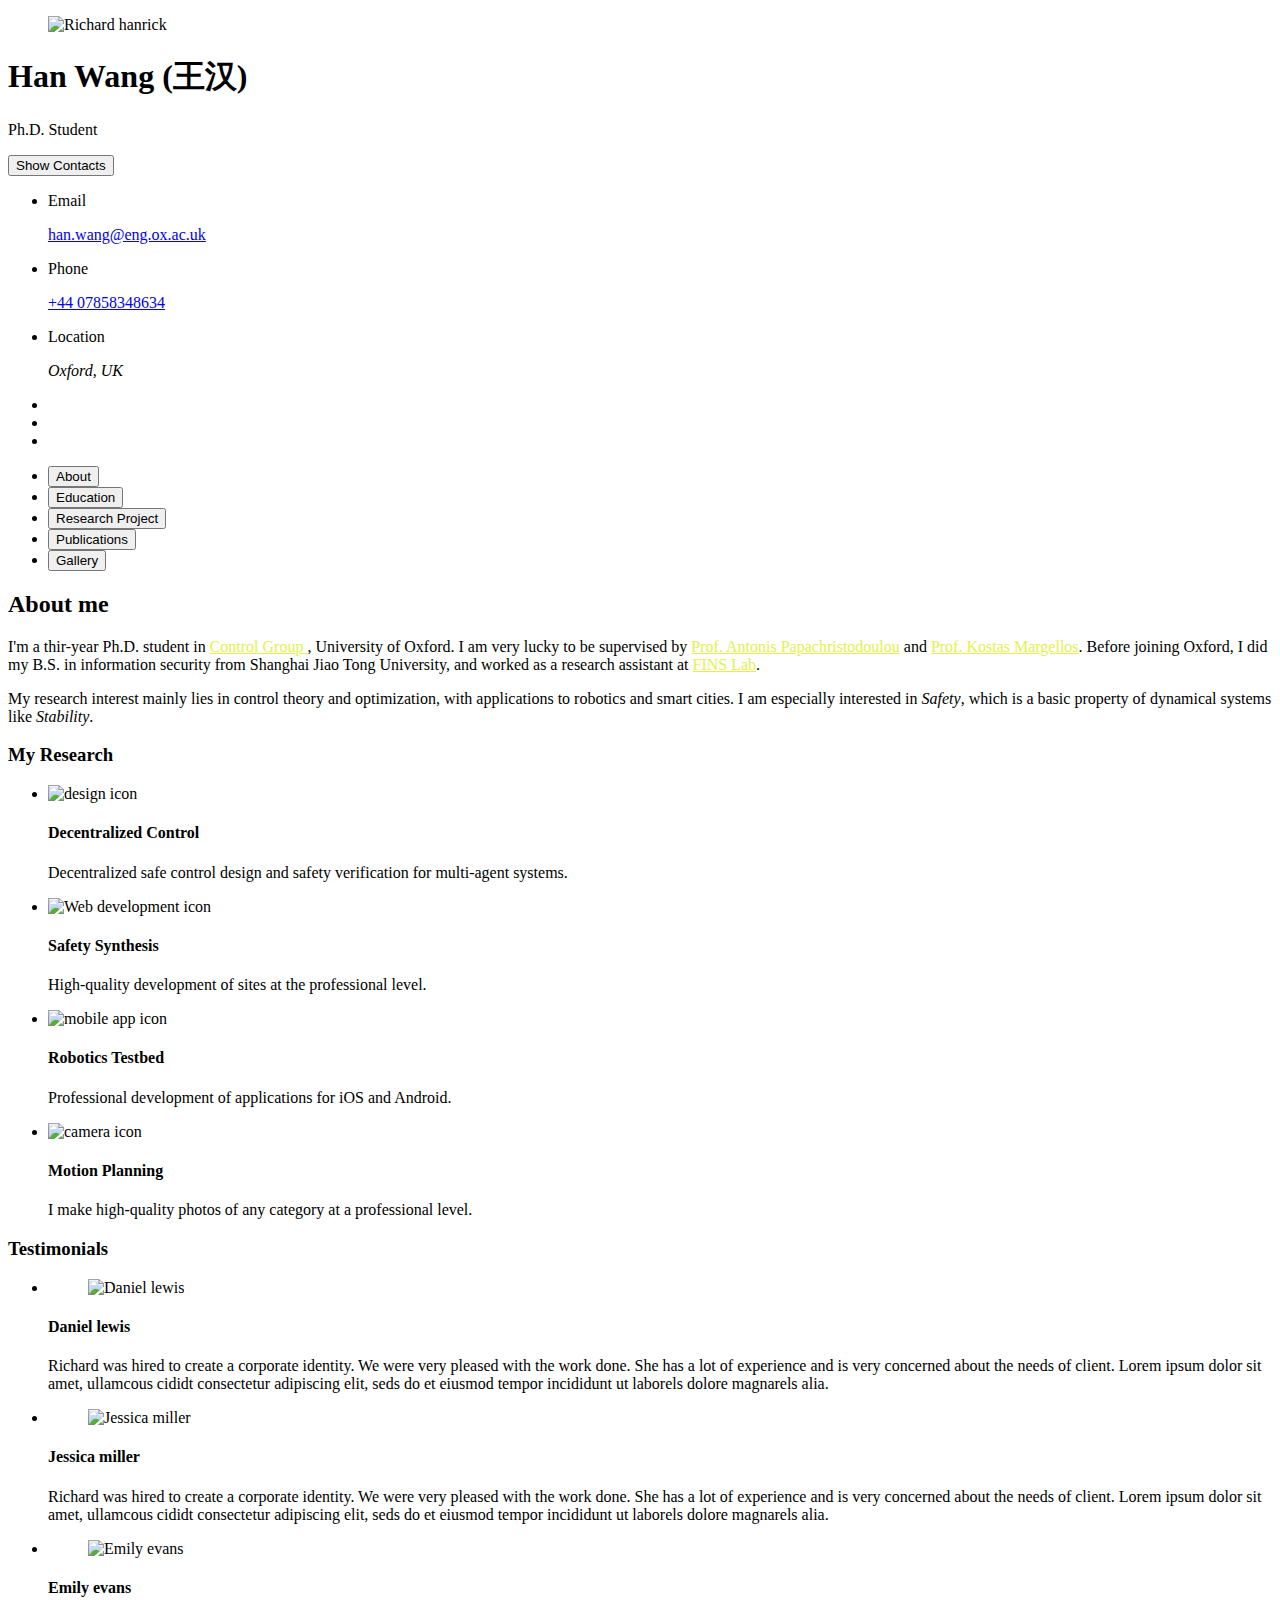
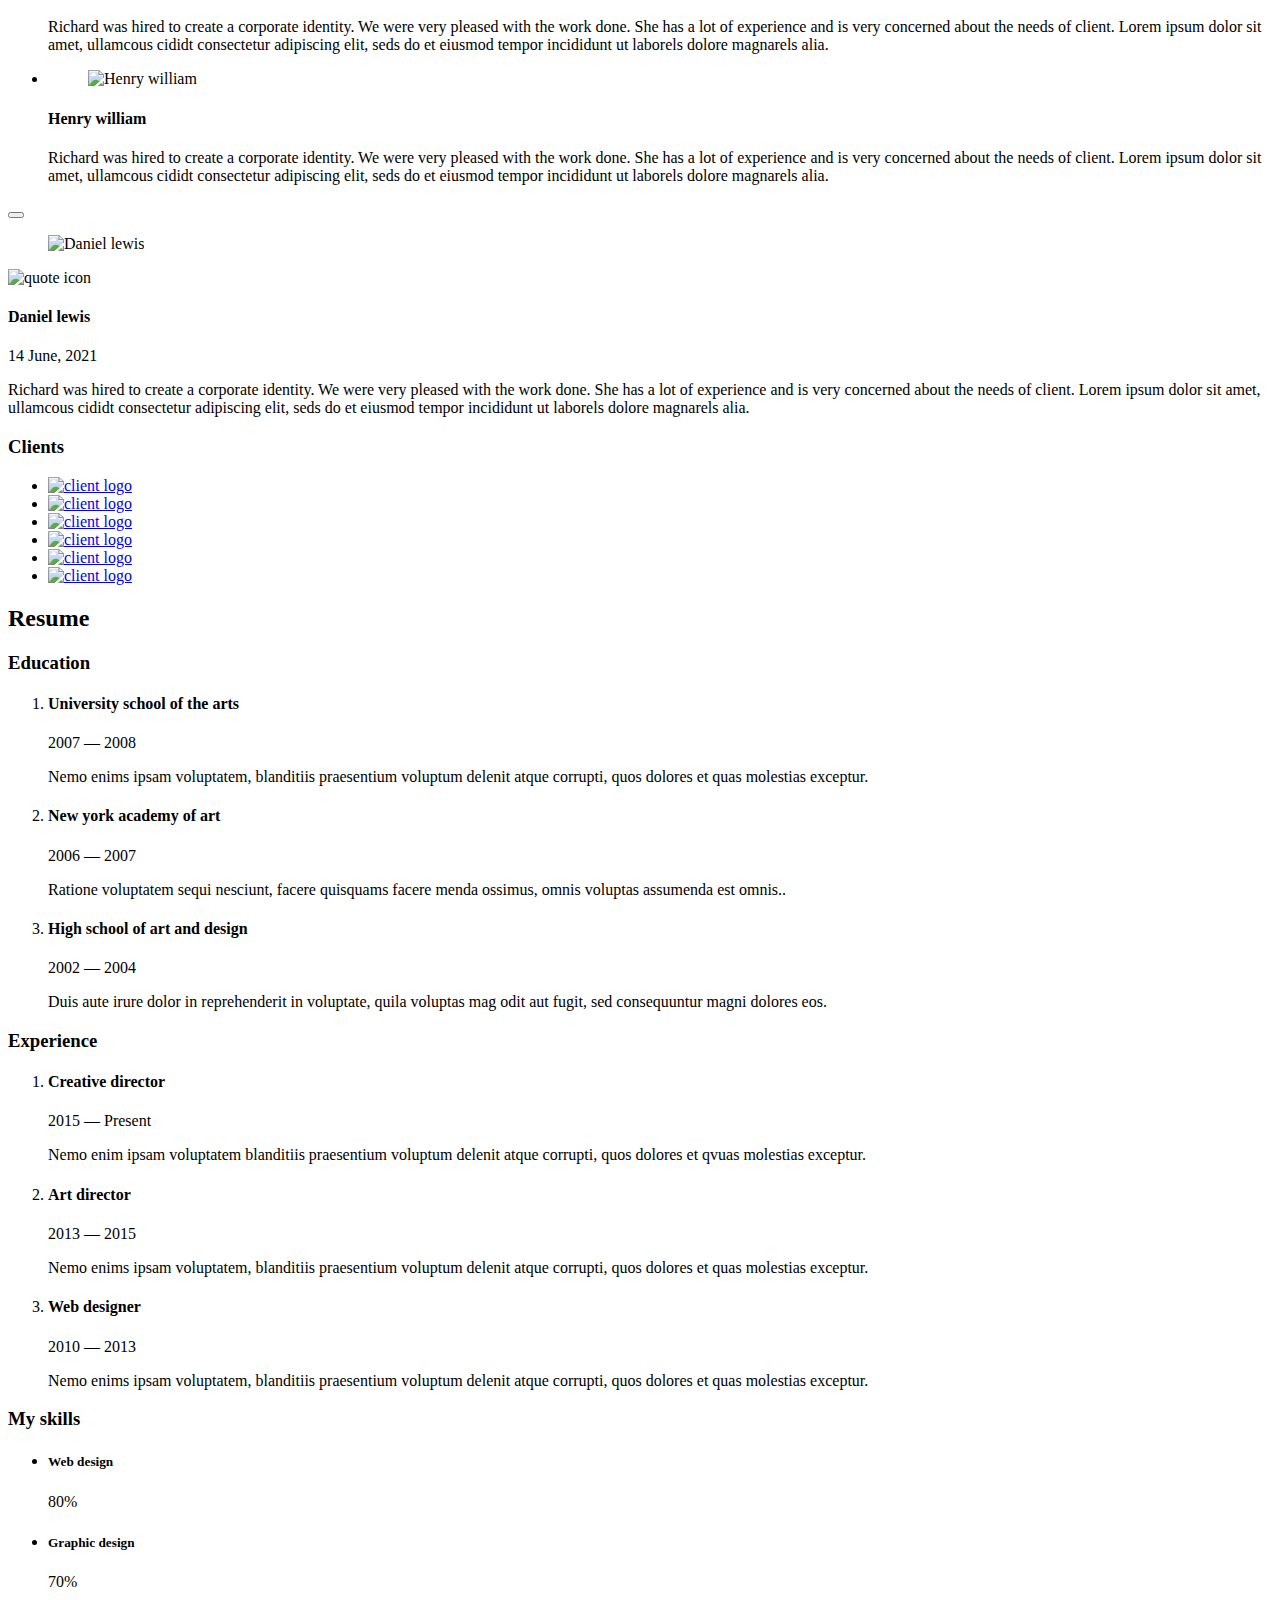
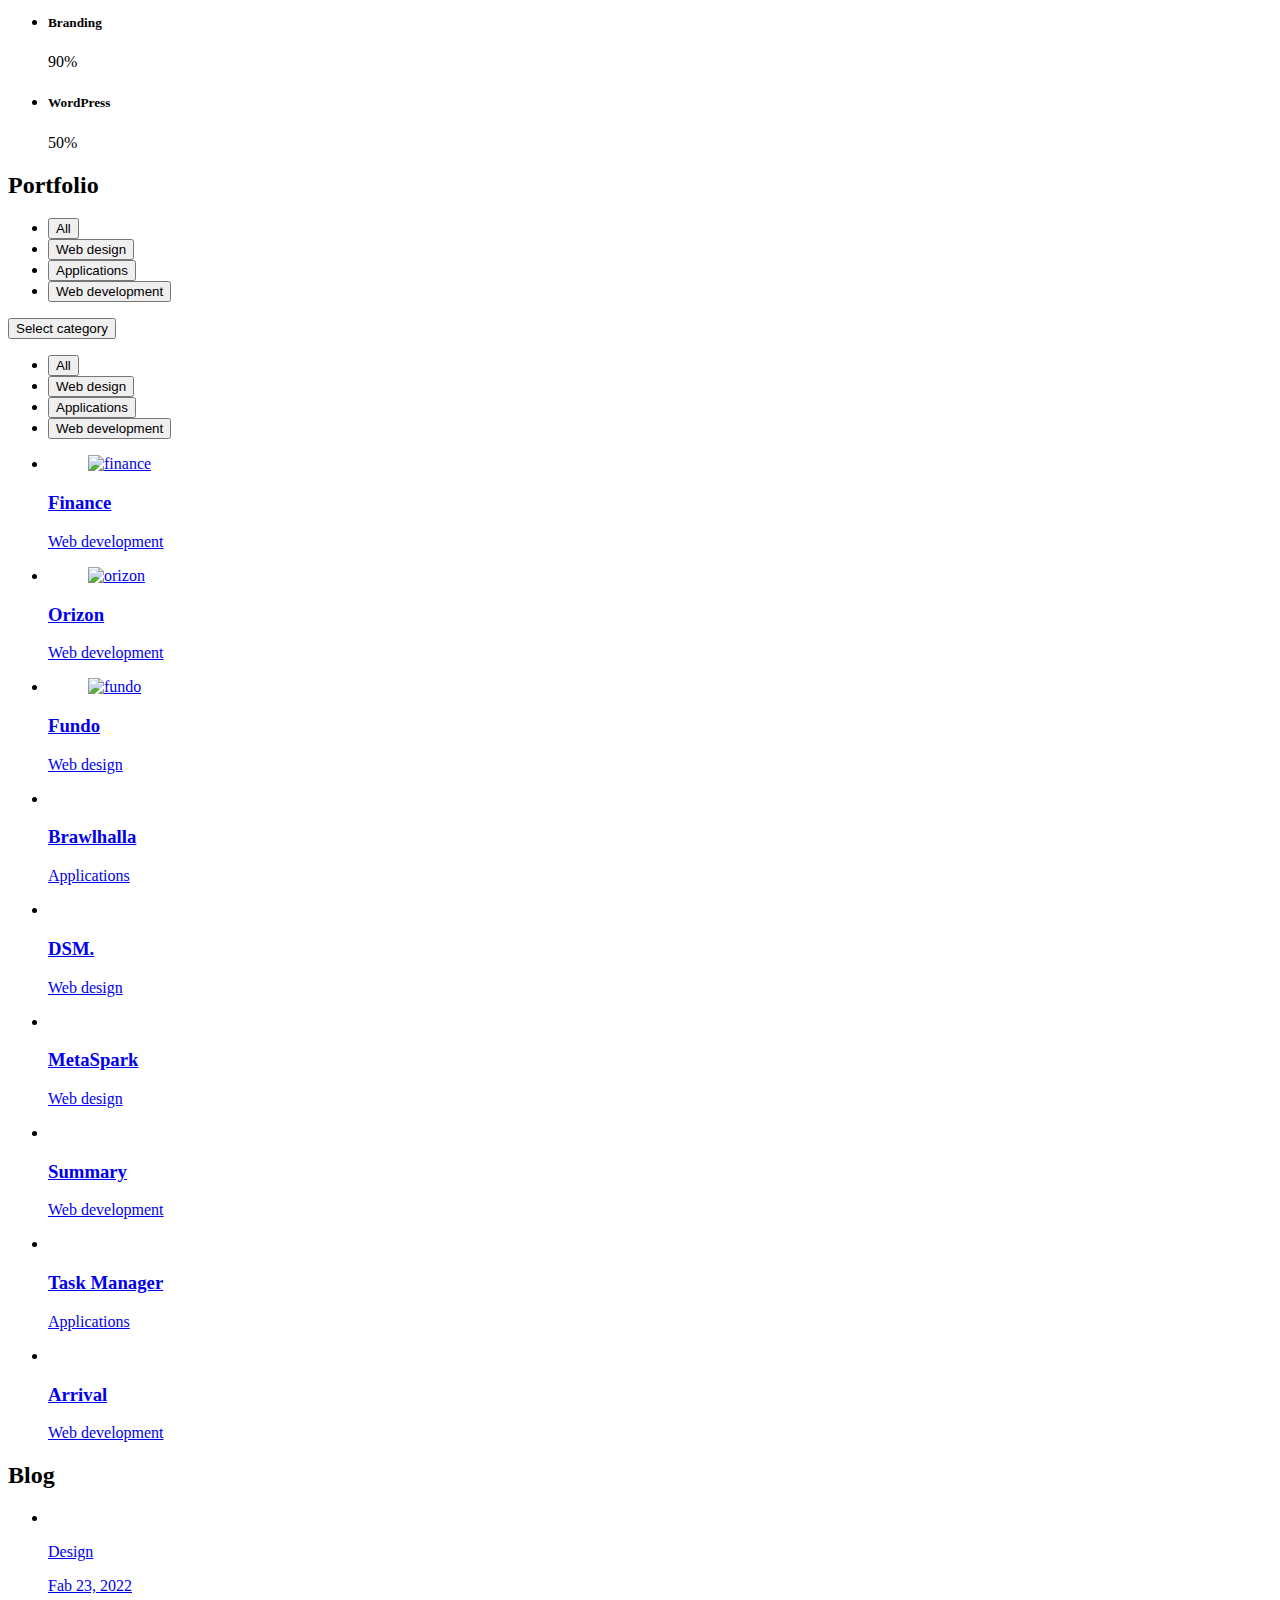
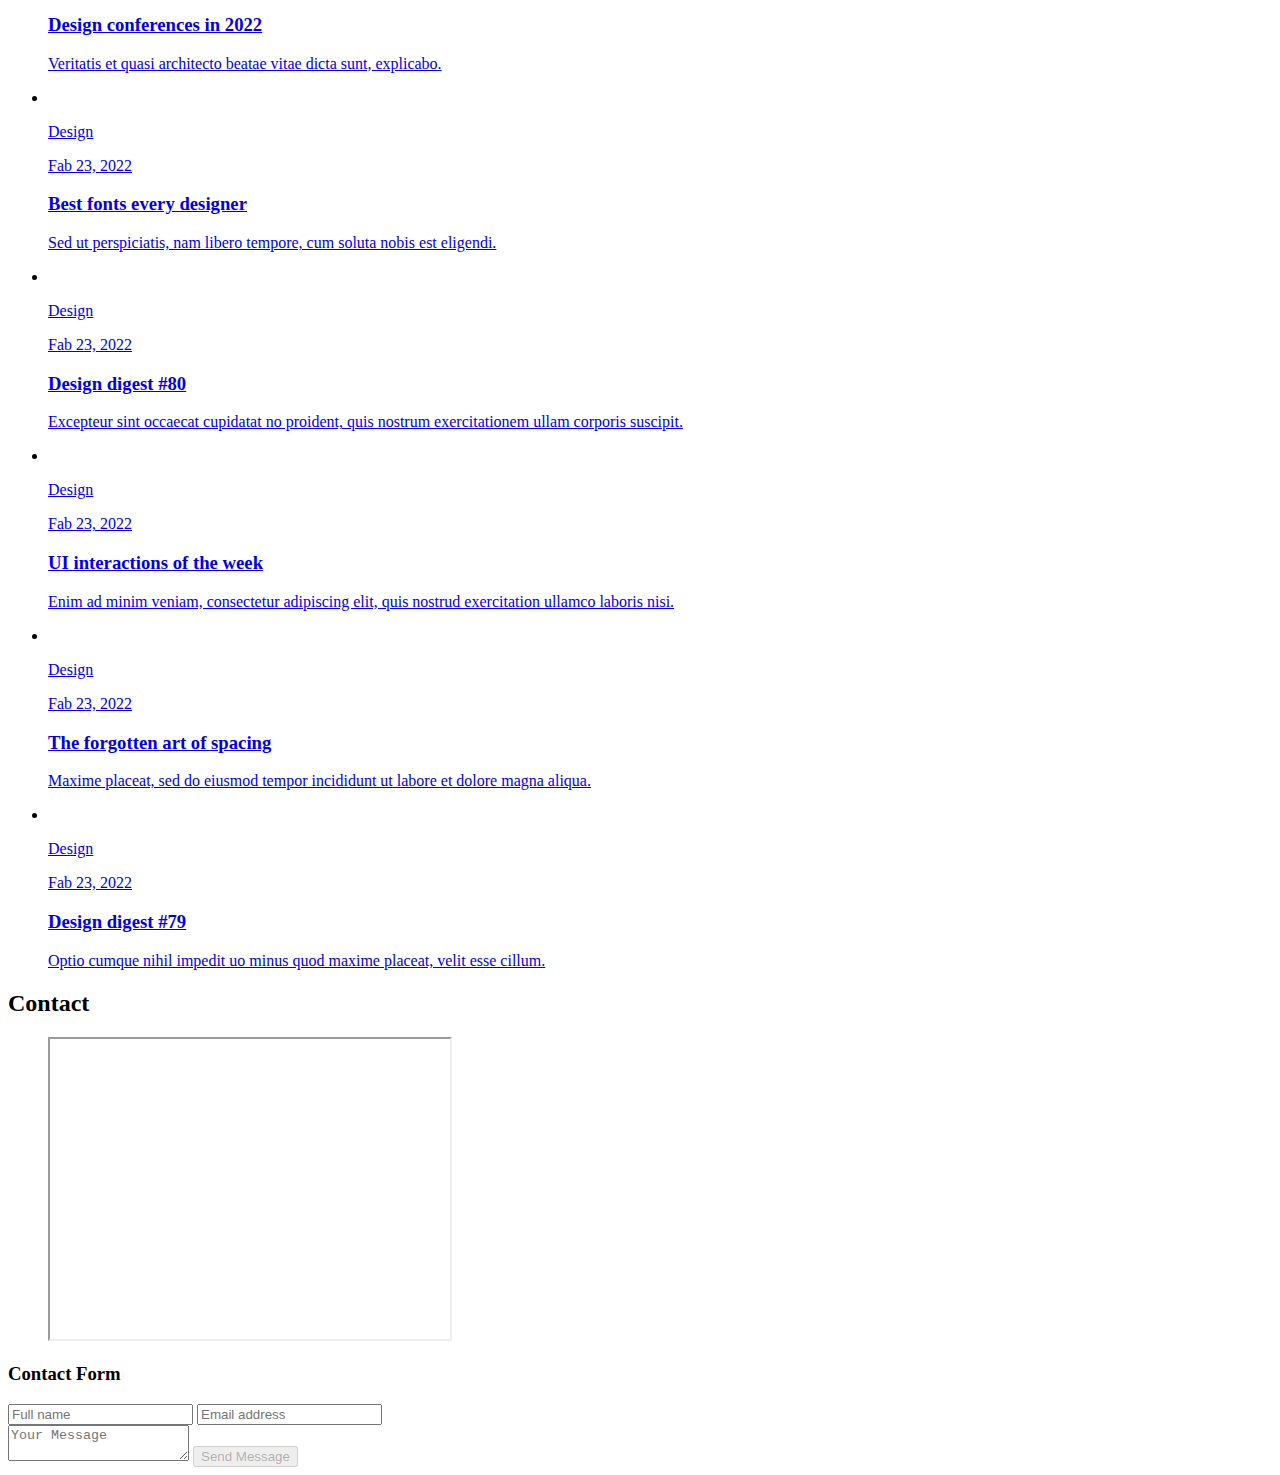
==== index.html @ cbf90c80 "Update index.html" ====
<!DOCTYPE html>
<html lang="en">

<head>
  <meta charset="UTF-8">
  <meta http-equiv="X-UA-Compatible" content="IE=edge">
  <meta name="viewport" content="width=device-width, initial-scale=1.0">
  <title>Han Wang</title>

  <!--
    - favicon
  -->
  <link rel="shortcut icon" href="./assets/images/logo.ico" type="image/x-icon">

  <!--
    - custom css link
  -->
  <link rel="stylesheet" href="./assets/css/style.css">

  <!--
    - google font link
  -->
  <link rel="preconnect" href="https://fonts.googleapis.com">
  <link rel="preconnect" href="https://fonts.gstatic.com" crossorigin>
  <link href="https://fonts.googleapis.com/css2?family=Poppins:wght@300;400;500;600&display=swap" rel="stylesheet">
</head>

<body>

  <!--
    - #MAIN
  -->

  <main>

    <!--
      - #SIDEBAR
    -->

    <aside class="sidebar" data-sidebar>

      <div class="sidebar-info">

        <figure class="avatar-box">
          <img src="./assets/images/my-avatar.png" alt="Richard hanrick" width="80">
        </figure>

        <div class="info-content">
          <h1 class="name" title="Han Wang">Han Wang (王汉)</h1>

          <p class="title">Ph.D. Student</p>
        </div>

        <button class="info_more-btn" data-sidebar-btn>
          <span>Show Contacts</span>

          <ion-icon name="chevron-down"></ion-icon>
        </button>

      </div>

      <div class="sidebar-info_more">

        <div class="separator"></div>

        <ul class="contacts-list">

          <li class="contact-item">

            <div class="icon-box">
              <ion-icon name="mail-outline"></ion-icon>
            </div>

            <div class="contact-info">
              <p class="contact-title">Email</p>

              <a href="han.wang@eng.ox.ac.uk" class="contact-link">han.wang@eng.ox.ac.uk</a>
            </div>

          </li>

          <li class="contact-item">

            <div class="icon-box">
              <ion-icon name="phone-portrait-outline"></ion-icon>
            </div>

            <div class="contact-info">
              <p class="contact-title">Phone</p>

              <a href="tel:+44 07858348634" class="contact-link">+44 07858348634</a>
            </div>

          </li>

          <li class="contact-item">

            <div class="icon-box">
              <ion-icon name="location-outline"></ion-icon>
            </div>

            <div class="contact-info">
              <p class="contact-title">Location</p>

              <address>Oxford, UK</address>
            </div>

          </li>

        </ul>

        <div class="separator"></div>

        <ul class="social-list">

          <li class="social-item">
            <a href="#" class="social-link">
              <ion-icon name="logo-facebook"></ion-icon>
            </a>
          </li>

          <li class="social-item">
            <a href="#" class="social-link">
              <ion-icon name="logo-twitter"></ion-icon>
            </a>
          </li>

          <li class="social-item">
            <a href="#" class="social-link">
              <ion-icon name="logo-instagram"></ion-icon>
            </a>
          </li>

        </ul>

      </div>

    </aside>





    <!--
      - #main-content
    -->

    <div class="main-content">

      <!--
        - #NAVBAR
      -->

      <nav class="navbar">

        <ul class="navbar-list">

          <li class="navbar-item">
            <button class="navbar-link  active" data-nav-link>About</button>
          </li>

          <li class="navbar-item">
            <button class="navbar-link" data-nav-link>Education</button>
          </li>

          <li class="navbar-item">
            <button class="navbar-link" data-nav-link>Research Project</button>
          </li>

          <li class="navbar-item">
            <button class="navbar-link" data-nav-link>Publications</button>
          </li>

          <li class="navbar-item">
            <button class="navbar-link" data-nav-link>Gallery</button>
          </li>

        </ul>

      </nav>





      <!--
        - #ABOUT
      -->

      <article class="about  active" data-page="about">

        <header>
          <h2 class="h2 article-title">About me</h2>
        </header>

        <section class="about-text">
          <p>
            I'm a thir-year Ph.D. student in <a href = "https://eng.ox.ac.uk/control/" style="color:#e1f24b;display:inline;"> Control Group </a>, 
            University of Oxford. I am very lucky to be supervised by
            <a href = "http://sysos.eng.ox.ac.uk/wiki/index.php/User:Antonis" style="color:#e1f24b;display:inline;">Prof. Antonis Papachristodoulou</a> 
            and <a href = "https://kostasmargellos.github.io/" style="color:#e1f24b;display:inline;">Prof. Kostas Margellos</a>.
            Before joining Oxford, I did my B.S. in information security from Shanghai Jiao Tong University, and worked as a 
            research assistant at <a href = "https://fins.com" style="color:#e1f24b;display:inline;">FINS Lab</a>.  
          </p>

          <p>
            My research interest mainly lies in control theory and optimization, with applications to robotics
            and smart cities. I am especially interested in <i>Safety</i>, which is a basic property of 
            dynamical systems like <i>Stability</i>. 
          </p>
        </section>


        <!--
          - service
        -->

        <section class="service">

          <h3 class="h3 service-title">My Research</h3>

          <ul class="service-list">

            <li class="service-item">

              <div class="service-icon-box">
                <img src="./assets/images/icon-design.svg
                " alt="design icon" width="40">
              </div>

              <div class="service-content-box">
                <h4 class="h4 service-item-title">Decentralized Control</h4>

                <p class="service-item-text">
                  Decentralized safe control design and safety verification for multi-agent systems.
                </p>
              </div>

            </li>

            <li class="service-item">

              <div class="service-icon-box">
                <img src="./assets/images/icon-dev.svg" alt="Web development icon" width="40">
              </div>

              <div class="service-content-box">
                <h4 class="h4 service-item-title">Safety Synthesis</h4>

                <p class="service-item-text">
                  High-quality development of sites at the professional level.
                </p>
              </div>

            </li>

            <li class="service-item">

              <div class="service-icon-box">
                <img src="./assets/images/icon-app.svg" alt="mobile app icon" width="40">
              </div>

              <div class="service-content-box">
                <h4 class="h4 service-item-title">Robotics Testbed</h4>

                <p class="service-item-text">
                  Professional development of applications for iOS and Android.
                </p>
              </div>

            </li>

            <li class="service-item">

              <div class="service-icon-box">
                <img src="./assets/images/icon-photo.svg" alt="camera icon" width="40">
              </div>

              <div class="service-content-box">
                <h4 class="h4 service-item-title">Motion Planning</h4>

                <p class="service-item-text">
                  I make high-quality photos of any category at a professional level.
                </p>
              </div>

            </li>

          </ul>

        </section>


        <!--
          - testimonials
        -->

        <section class="testimonials">

          <h3 class="h3 testimonials-title">Testimonials</h3>

          <ul class="testimonials-list has-scrollbar">

            <li class="testimonials-item">
              <div class="content-card" data-testimonials-item>

                <figure class="testimonials-avatar-box">
                  <img src="./assets/images/avatar-1.png" alt="Daniel lewis" width="60" data-testimonials-avatar>
                </figure>

                <h4 class="h4 testimonials-item-title" data-testimonials-title>Daniel lewis</h4>

                <div class="testimonials-text" data-testimonials-text>
                  <p>
                    Richard was hired to create a corporate identity. We were very pleased with the work done. She has a
                    lot of experience
                    and is very concerned about the needs of client. Lorem ipsum dolor sit amet, ullamcous cididt
                    consectetur adipiscing
                    elit, seds do et eiusmod tempor incididunt ut laborels dolore magnarels alia.
                  </p>
                </div>

              </div>
            </li>

            <li class="testimonials-item">
              <div class="content-card" data-testimonials-item>

                <figure class="testimonials-avatar-box">
                  <img src="./assets/images/avatar-2.png" alt="Jessica miller" width="60" data-testimonials-avatar>
                </figure>

                <h4 class="h4 testimonials-item-title" data-testimonials-title>Jessica miller</h4>

                <div class="testimonials-text" data-testimonials-text>
                  <p>
                    Richard was hired to create a corporate identity. We were very pleased with the work done. She has a
                    lot of experience
                    and is very concerned about the needs of client. Lorem ipsum dolor sit amet, ullamcous cididt
                    consectetur adipiscing
                    elit, seds do et eiusmod tempor incididunt ut laborels dolore magnarels alia.
                  </p>
                </div>

              </div>
            </li>

            <li class="testimonials-item">
              <div class="content-card" data-testimonials-item>

                <figure class="testimonials-avatar-box">
                  <img src="./assets/images/avatar-3.png" alt="Emily evans" width="60" data-testimonials-avatar>
                </figure>

                <h4 class="h4 testimonials-item-title" data-testimonials-title>Emily evans</h4>

                <div class="testimonials-text" data-testimonials-text>
                  <p>
                    Richard was hired to create a corporate identity. We were very pleased with the work done. She has a
                    lot of experience
                    and is very concerned about the needs of client. Lorem ipsum dolor sit amet, ullamcous cididt
                    consectetur adipiscing
                    elit, seds do et eiusmod tempor incididunt ut laborels dolore magnarels alia.
                  </p>
                </div>

              </div>
            </li>

            <li class="testimonials-item">
              <div class="content-card" data-testimonials-item>

                <figure class="testimonials-avatar-box">
                  <img src="./assets/images/avatar-4.png" alt="Henry william" width="60" data-testimonials-avatar>
                </figure>

                <h4 class="h4 testimonials-item-title" data-testimonials-title>Henry william</h4>

                <div class="testimonials-text" data-testimonials-text>
                  <p>
                    Richard was hired to create a corporate identity. We were very pleased with the work done. She has a
                    lot of experience
                    and is very concerned about the needs of client. Lorem ipsum dolor sit amet, ullamcous cididt
                    consectetur adipiscing
                    elit, seds do et eiusmod tempor incididunt ut laborels dolore magnarels alia.
                  </p>
                </div>

              </div>
            </li>

          </ul>

        </section>


        <!--
          - testimonials modal
        -->

        <div class="modal-container" data-modal-container>

          <div class="overlay" data-overlay></div>

          <section class="testimonials-modal">

            <button class="modal-close-btn" data-modal-close-btn>
              <ion-icon name="close-outline"></ion-icon>
            </button>

            <div class="modal-img-wrapper">
              <figure class="modal-avatar-box">
                <img src="./assets/images/avatar-1.png" alt="Daniel lewis" width="80" data-modal-img>
              </figure>

              <img src="./assets/images/icon-quote.svg" alt="quote icon">
            </div>

            <div class="modal-content">

              <h4 class="h3 modal-title" data-modal-title>Daniel lewis</h4>

              <time datetime="2021-06-14">14 June, 2021</time>

              <div data-modal-text>
                <p>
                  Richard was hired to create a corporate identity. We were very pleased with the work done. She has a
                  lot of experience
                  and is very concerned about the needs of client. Lorem ipsum dolor sit amet, ullamcous cididt
                  consectetur adipiscing
                  elit, seds do et eiusmod tempor incididunt ut laborels dolore magnarels alia.
                </p>
              </div>

            </div>

          </section>

        </div>


        <!--
          - clients
        -->

        <section class="clients">

          <h3 class="h3 clients-title">Clients</h3>

          <ul class="clients-list has-scrollbar">

            <li class="clients-item">
              <a href="#">
                <img src="./assets/images/logo-1-color.png" alt="client logo">
              </a>
            </li>

            <li class="clients-item">
              <a href="#">
                <img src="./assets/images/logo-2-color.png" alt="client logo">
              </a>
            </li>

            <li class="clients-item">
              <a href="#">
                <img src="./assets/images/logo-3-color.png" alt="client logo">
              </a>
            </li>

            <li class="clients-item">
              <a href="#">
                <img src="./assets/images/logo-4-color.png" alt="client logo">
              </a>
            </li>

            <li class="clients-item">
              <a href="#">
                <img src="./assets/images/logo-5-color.png" alt="client logo">
              </a>
            </li>

            <li class="clients-item">
              <a href="#">
                <img src="./assets/images/logo-6-color.png" alt="client logo">
              </a>
            </li>

          </ul>

        </section>

      </article>





      <!--
        - #RESUME
      -->

      <article class="resume" data-page="resume">

        <header>
          <h2 class="h2 article-title">Resume</h2>
        </header>

        <section class="timeline">

          <div class="title-wrapper">
            <div class="icon-box">
              <ion-icon name="book-outline"></ion-icon>
            </div>

            <h3 class="h3">Education</h3>
          </div>

          <ol class="timeline-list">

            <li class="timeline-item">

              <h4 class="h4 timeline-item-title">University school of the arts</h4>

              <span>2007 — 2008</span>

              <p class="timeline-text">
                Nemo enims ipsam voluptatem, blanditiis praesentium voluptum delenit atque corrupti, quos dolores et
                quas molestias
                exceptur.
              </p>

            </li>

            <li class="timeline-item">

              <h4 class="h4 timeline-item-title">New york academy of art</h4>

              <span>2006 — 2007</span>

              <p class="timeline-text">
                Ratione voluptatem sequi nesciunt, facere quisquams facere menda ossimus, omnis voluptas assumenda est
                omnis..
              </p>

            </li>

            <li class="timeline-item">

              <h4 class="h4 timeline-item-title">High school of art and design</h4>

              <span>2002 — 2004</span>

              <p class="timeline-text">
                Duis aute irure dolor in reprehenderit in voluptate, quila voluptas mag odit aut fugit, sed consequuntur
                magni dolores
                eos.
              </p>

            </li>

          </ol>

        </section>

        <section class="timeline">

          <div class="title-wrapper">
            <div class="icon-box">
              <ion-icon name="book-outline"></ion-icon>
            </div>

            <h3 class="h3">Experience</h3>
          </div>

          <ol class="timeline-list">

            <li class="timeline-item">

              <h4 class="h4 timeline-item-title">Creative director</h4>

              <span>2015 — Present</span>

              <p class="timeline-text">
                Nemo enim ipsam voluptatem blanditiis praesentium voluptum delenit atque corrupti, quos dolores et qvuas
                molestias
                exceptur.
              </p>

            </li>

            <li class="timeline-item">

              <h4 class="h4 timeline-item-title">Art director</h4>

              <span>2013 — 2015</span>

              <p class="timeline-text">
                Nemo enims ipsam voluptatem, blanditiis praesentium voluptum delenit atque corrupti, quos dolores et
                quas molestias
                exceptur.
              </p>

            </li>

            <li class="timeline-item">

              <h4 class="h4 timeline-item-title">Web designer</h4>

              <span>2010 — 2013</span>

              <p class="timeline-text">
                Nemo enims ipsam voluptatem, blanditiis praesentium voluptum delenit atque corrupti, quos dolores et
                quas molestias
                exceptur.
              </p>

            </li>

          </ol>

        </section>

        <section class="skill">

          <h3 class="h3 skills-title">My skills</h3>

          <ul class="skills-list content-card">

            <li class="skills-item">

              <div class="title-wrapper">
                <h5 class="h5">Web design</h5>
                <data value="80">80%</data>
              </div>

              <div class="skill-progress-bg">
                <div class="skill-progress-fill" style="width: 80%;"></div>
              </div>

            </li>

            <li class="skills-item">

              <div class="title-wrapper">
                <h5 class="h5">Graphic design</h5>
                <data value="70">70%</data>
              </div>

              <div class="skill-progress-bg">
                <div class="skill-progress-fill" style="width: 70%;"></div>
              </div>

            </li>

            <li class="skills-item">

              <div class="title-wrapper">
                <h5 class="h5">Branding</h5>
                <data value="90">90%</data>
              </div>

              <div class="skill-progress-bg">
                <div class="skill-progress-fill" style="width: 90%;"></div>
              </div>

            </li>

            <li class="skills-item">

              <div class="title-wrapper">
                <h5 class="h5">WordPress</h5>
                <data value="50">50%</data>
              </div>

              <div class="skill-progress-bg">
                <div class="skill-progress-fill" style="width: 50%;"></div>
              </div>

            </li>

          </ul>

        </section>

      </article>





      <!--
        - #PORTFOLIO
      -->

      <article class="portfolio" data-page="portfolio">

        <header>
          <h2 class="h2 article-title">Portfolio</h2>
        </header>

        <section class="projects">

          <ul class="filter-list">

            <li class="filter-item">
              <button class="active" data-filter-btn>All</button>
            </li>

            <li class="filter-item">
              <button data-filter-btn>Web design</button>
            </li>

            <li class="filter-item">
              <button data-filter-btn>Applications</button>
            </li>

            <li class="filter-item">
              <button data-filter-btn>Web development</button>
            </li>

          </ul>

          <div class="filter-select-box">

            <button class="filter-select" data-select>

              <div class="select-value" data-selecct-value>Select category</div>

              <div class="select-icon">
                <ion-icon name="chevron-down"></ion-icon>
              </div>

            </button>

            <ul class="select-list">

              <li class="select-item">
                <button data-select-item>All</button>
              </li>

              <li class="select-item">
                <button data-select-item>Web design</button>
              </li>

              <li class="select-item">
                <button data-select-item>Applications</button>
              </li>

              <li class="select-item">
                <button data-select-item>Web development</button>
              </li>

            </ul>

          </div>

          <ul class="project-list">

            <li class="project-item  active" data-filter-item data-category="web development">
              <a href="#">

                <figure class="project-img">
                  <div class="project-item-icon-box">
                    <ion-icon name="eye-outline"></ion-icon>
                  </div>

                  <img src="./assets/images/project-1.jpg" alt="finance" loading="lazy">
                </figure>

                <h3 class="project-title">Finance</h3>

                <p class="project-category">Web development</p>

              </a>
            </li>

            <li class="project-item  active" data-filter-item data-category="web development">
              <a href="#">

                <figure class="project-img">
                  <div class="project-item-icon-box">
                    <ion-icon name="eye-outline"></ion-icon>
                  </div>

                  <img src="./assets/images/project-2.png" alt="orizon" loading="lazy">
                </figure>

                <h3 class="project-title">Orizon</h3>

                <p class="project-category">Web development</p>

              </a>
            </li>

            <li class="project-item  active" data-filter-item data-category="web design">
              <a href="#">

                <figure class="project-img">
                  <div class="project-item-icon-box">
                    <ion-icon name="eye-outline"></ion-icon>
                  </div>

                  <img src="./assets/images/project-3.jpg" alt="fundo" loading="lazy">
                </figure>

                <h3 class="project-title">Fundo</h3>

                <p class="project-category">Web design</p>

              </a>
            </li>

            <li class="project-item  active" data-filter-item data-category="applications">
              <a href="#">

                <figure class="project-img">
                  <div class="project-item-icon-box">
                    <ion-icon name="eye-outline"></ion-icon>
                  </div>

                  <img src="./assets/images/project-4.png" alt="brawlhalla" loading="lazy">
                </figure>

                <h3 class="project-title">Brawlhalla</h3>

                <p class="project-category">Applications</p>

              </a>
            </li>

            <li class="project-item  active" data-filter-item data-category="web design">
              <a href="#">

                <figure class="project-img">
                  <div class="project-item-icon-box">
                    <ion-icon name="eye-outline"></ion-icon>
                  </div>

                  <img src="./assets/images/project-5.png" alt="dsm." loading="lazy">
                </figure>

                <h3 class="project-title">DSM.</h3>

                <p class="project-category">Web design</p>

              </a>
            </li>

            <li class="project-item  active" data-filter-item data-category="web design">
              <a href="#">

                <figure class="project-img">
                  <div class="project-item-icon-box">
                    <ion-icon name="eye-outline"></ion-icon>
                  </div>

                  <img src="./assets/images/project-6.png" alt="metaspark" loading="lazy">
                </figure>

                <h3 class="project-title">MetaSpark</h3>

                <p class="project-category">Web design</p>

              </a>
            </li>

            <li class="project-item  active" data-filter-item data-category="web development">
              <a href="#">

                <figure class="project-img">
                  <div class="project-item-icon-box">
                    <ion-icon name="eye-outline"></ion-icon>
                  </div>

                  <img src="./assets/images/project-7.png" alt="summary" loading="lazy">
                </figure>

                <h3 class="project-title">Summary</h3>

                <p class="project-category">Web development</p>

              </a>
            </li>

            <li class="project-item  active" data-filter-item data-category="applications">
              <a href="#">

                <figure class="project-img">
                  <div class="project-item-icon-box">
                    <ion-icon name="eye-outline"></ion-icon>
                  </div>

                  <img src="./assets/images/project-8.jpg" alt="task manager" loading="lazy">
                </figure>

                <h3 class="project-title">Task Manager</h3>

                <p class="project-category">Applications</p>

              </a>
            </li>

            <li class="project-item  active" data-filter-item data-category="web development">
              <a href="#">

                <figure class="project-img">
                  <div class="project-item-icon-box">
                    <ion-icon name="eye-outline"></ion-icon>
                  </div>

                  <img src="./assets/images/project-9.png" alt="arrival" loading="lazy">
                </figure>

                <h3 class="project-title">Arrival</h3>

                <p class="project-category">Web development</p>

              </a>
            </li>

          </ul>

        </section>

      </article>





      <!--
        - #BLOG
      -->

      <article class="blog" data-page="blog">

        <header>
          <h2 class="h2 article-title">Blog</h2>
        </header>

        <section class="blog-posts">

          <ul class="blog-posts-list">

            <li class="blog-post-item">
              <a href="#">

                <figure class="blog-banner-box">
                  <img src="./assets/images/blog-1.jpg" alt="Design conferences in 2022" loading="lazy">
                </figure>

                <div class="blog-content">

                  <div class="blog-meta">
                    <p class="blog-category">Design</p>

                    <span class="dot"></span>

                    <time datetime="2022-02-23">Fab 23, 2022</time>
                  </div>

                  <h3 class="h3 blog-item-title">Design conferences in 2022</h3>

                  <p class="blog-text">
                    Veritatis et quasi architecto beatae vitae dicta sunt, explicabo.
                  </p>

                </div>

              </a>
            </li>

            <li class="blog-post-item">
              <a href="#">

                <figure class="blog-banner-box">
                  <img src="./assets/images/blog-2.jpg" alt="Best fonts every designer" loading="lazy">
                </figure>

                <div class="blog-content">

                  <div class="blog-meta">
                    <p class="blog-category">Design</p>

                    <span class="dot"></span>

                    <time datetime="2022-02-23">Fab 23, 2022</time>
                  </div>

                  <h3 class="h3 blog-item-title">Best fonts every designer</h3>

                  <p class="blog-text">
                    Sed ut perspiciatis, nam libero tempore, cum soluta nobis est eligendi.
                  </p>

                </div>

              </a>
            </li>

            <li class="blog-post-item">
              <a href="#">

                <figure class="blog-banner-box">
                  <img src="./assets/images/blog-3.jpg" alt="Design digest #80" loading="lazy">
                </figure>

                <div class="blog-content">

                  <div class="blog-meta">
                    <p class="blog-category">Design</p>

                    <span class="dot"></span>

                    <time datetime="2022-02-23">Fab 23, 2022</time>
                  </div>

                  <h3 class="h3 blog-item-title">Design digest #80</h3>

                  <p class="blog-text">
                    Excepteur sint occaecat cupidatat no proident, quis nostrum exercitationem ullam corporis suscipit.
                  </p>

                </div>

              </a>
            </li>

            <li class="blog-post-item">
              <a href="#">

                <figure class="blog-banner-box">
                  <img src="./assets/images/blog-4.jpg" alt="UI interactions of the week" loading="lazy">
                </figure>

                <div class="blog-content">

                  <div class="blog-meta">
                    <p class="blog-category">Design</p>

                    <span class="dot"></span>

                    <time datetime="2022-02-23">Fab 23, 2022</time>
                  </div>

                  <h3 class="h3 blog-item-title">UI interactions of the week</h3>

                  <p class="blog-text">
                    Enim ad minim veniam, consectetur adipiscing elit, quis nostrud exercitation ullamco laboris nisi.
                  </p>

                </div>

              </a>
            </li>

            <li class="blog-post-item">
              <a href="#">

                <figure class="blog-banner-box">
                  <img src="./assets/images/blog-5.jpg" alt="The forgotten art of spacing" loading="lazy">
                </figure>

                <div class="blog-content">

                  <div class="blog-meta">
                    <p class="blog-category">Design</p>

                    <span class="dot"></span>

                    <time datetime="2022-02-23">Fab 23, 2022</time>
                  </div>

                  <h3 class="h3 blog-item-title">The forgotten art of spacing</h3>

                  <p class="blog-text">
                    Maxime placeat, sed do eiusmod tempor incididunt ut labore et dolore magna aliqua.
                  </p>

                </div>

              </a>
            </li>

            <li class="blog-post-item">
              <a href="#">

                <figure class="blog-banner-box">
                  <img src="./assets/images/blog-6.jpg" alt="Design digest #79" loading="lazy">
                </figure>

                <div class="blog-content">

                  <div class="blog-meta">
                    <p class="blog-category">Design</p>

                    <span class="dot"></span>

                    <time datetime="2022-02-23">Fab 23, 2022</time>
                  </div>

                  <h3 class="h3 blog-item-title">Design digest #79</h3>

                  <p class="blog-text">
                    Optio cumque nihil impedit uo minus quod maxime placeat, velit esse cillum.
                  </p>

                </div>

              </a>
            </li>

          </ul>

        </section>

      </article>





      <!--
        - #CONTACT
      -->

      <article class="contact" data-page="contact">

        <header>
          <h2 class="h2 article-title">Contact</h2>
        </header>

        <section class="mapbox" data-mapbox>
          <figure>
            <iframe
              src="https://www.google.com/maps/embed?pb=!1m18!1m12!1m3!1d199666.5651251294!2d-121.58334177520186!3d38.56165006739519!2m3!1f0!2f0!3f0!3m2!1i1024!2i768!4f13.1!3m3!1m2!1s0x809ac672b28397f9%3A0x921f6aaa74197fdb!2sSacramento%2C%20CA%2C%20USA!5e0!3m2!1sen!2sbd!4v1647608789441!5m2!1sen!2sbd"
              width="400" height="300" loading="lazy"></iframe>
          </figure>
        </section>

        <section class="contact-form">

          <h3 class="h3 form-title">Contact Form</h3>

          <form action="#" class="form" data-form>

            <div class="input-wrapper">
              <input type="text" name="fullname" class="form-input" placeholder="Full name" required data-form-input>

              <input type="email" name="email" class="form-input" placeholder="Email address" required data-form-input>
            </div>

            <textarea name="message" class="form-input" placeholder="Your Message" required data-form-input></textarea>

            <button class="form-btn" type="submit" disabled data-form-btn>
              <ion-icon name="paper-plane"></ion-icon>
              <span>Send Message</span>
            </button>

          </form>

        </section>

      </article>

    </div>

  </main>






  <!--
    - custom js link
  -->
  <script src="./assets/js/script.js"></script>

  <!--
    - ionicon link
  -->
  <script type="module" src="https://unpkg.com/ionicons@5.5.2/dist/ionicons/ionicons.esm.js"></script>
  <script nomodule src="https://unpkg.com/ionicons@5.5.2/dist/ionicons/ionicons.js"></script>

</body>

</html>
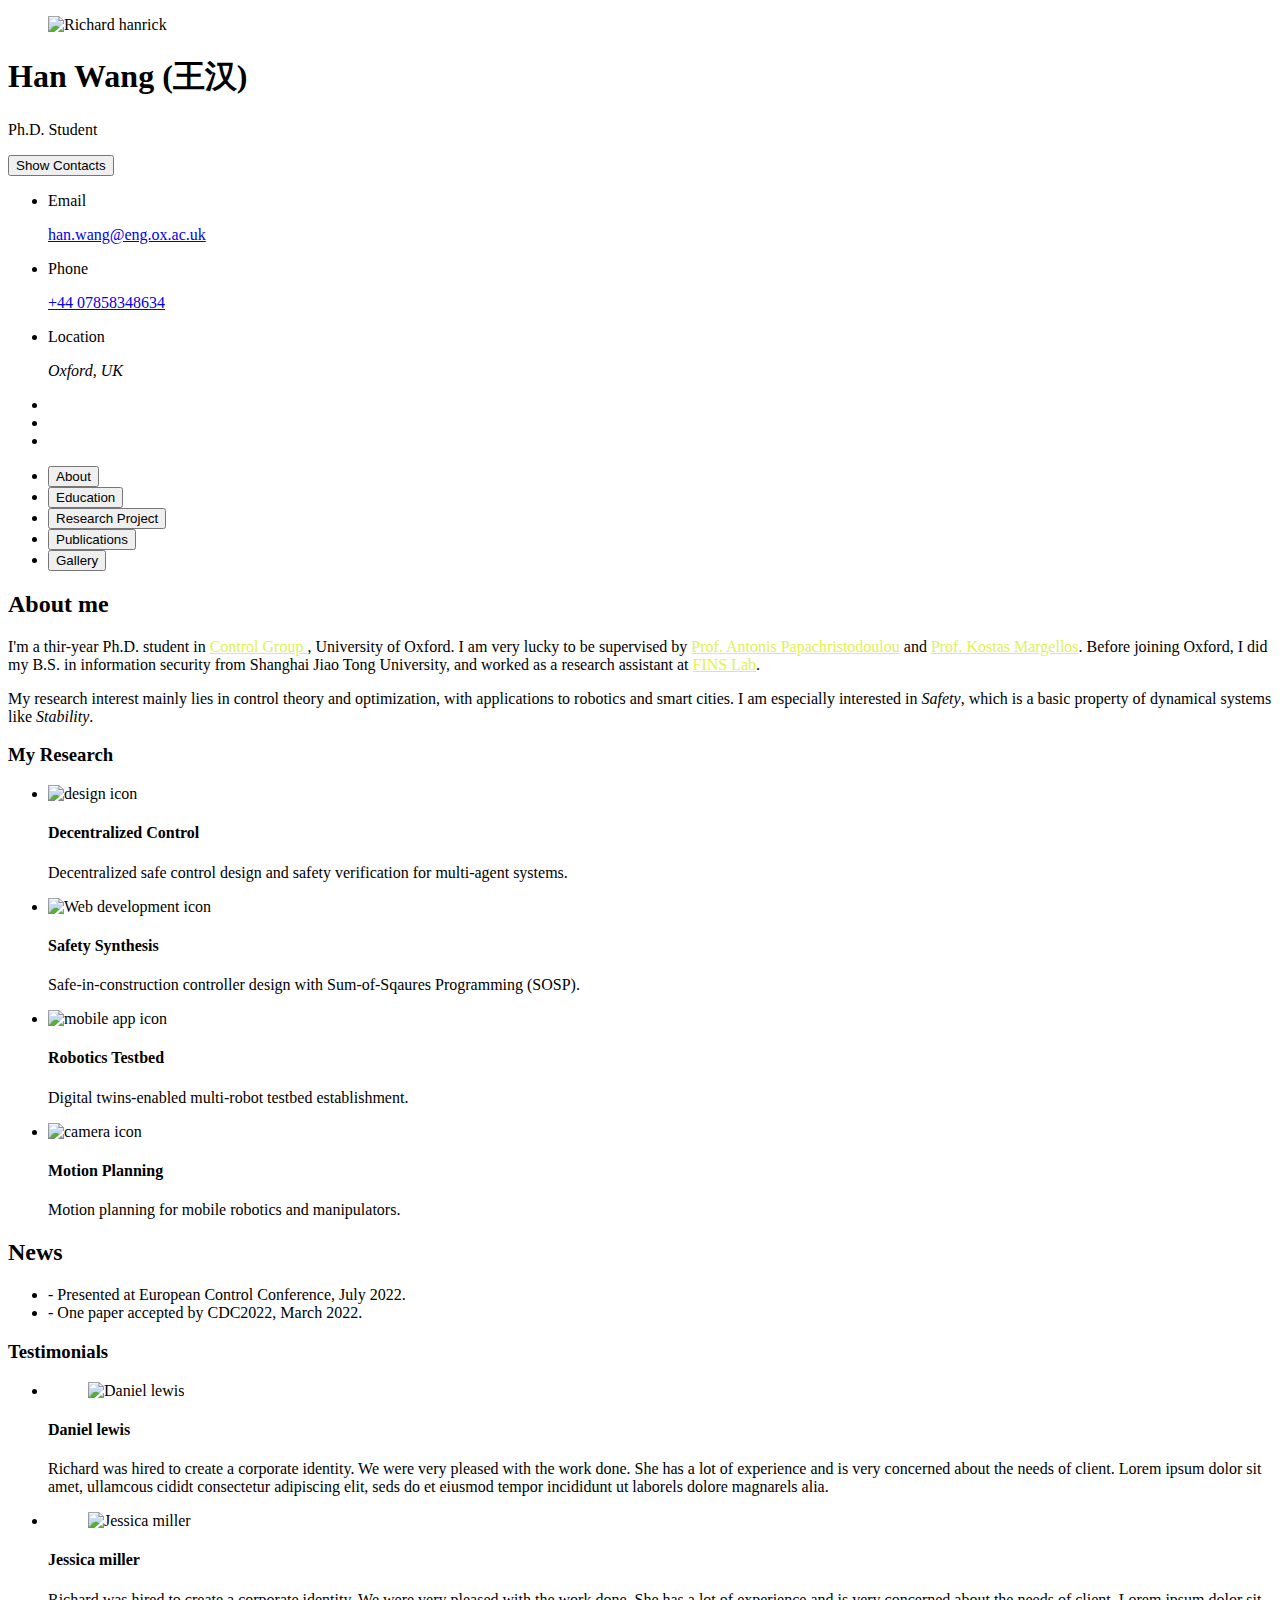
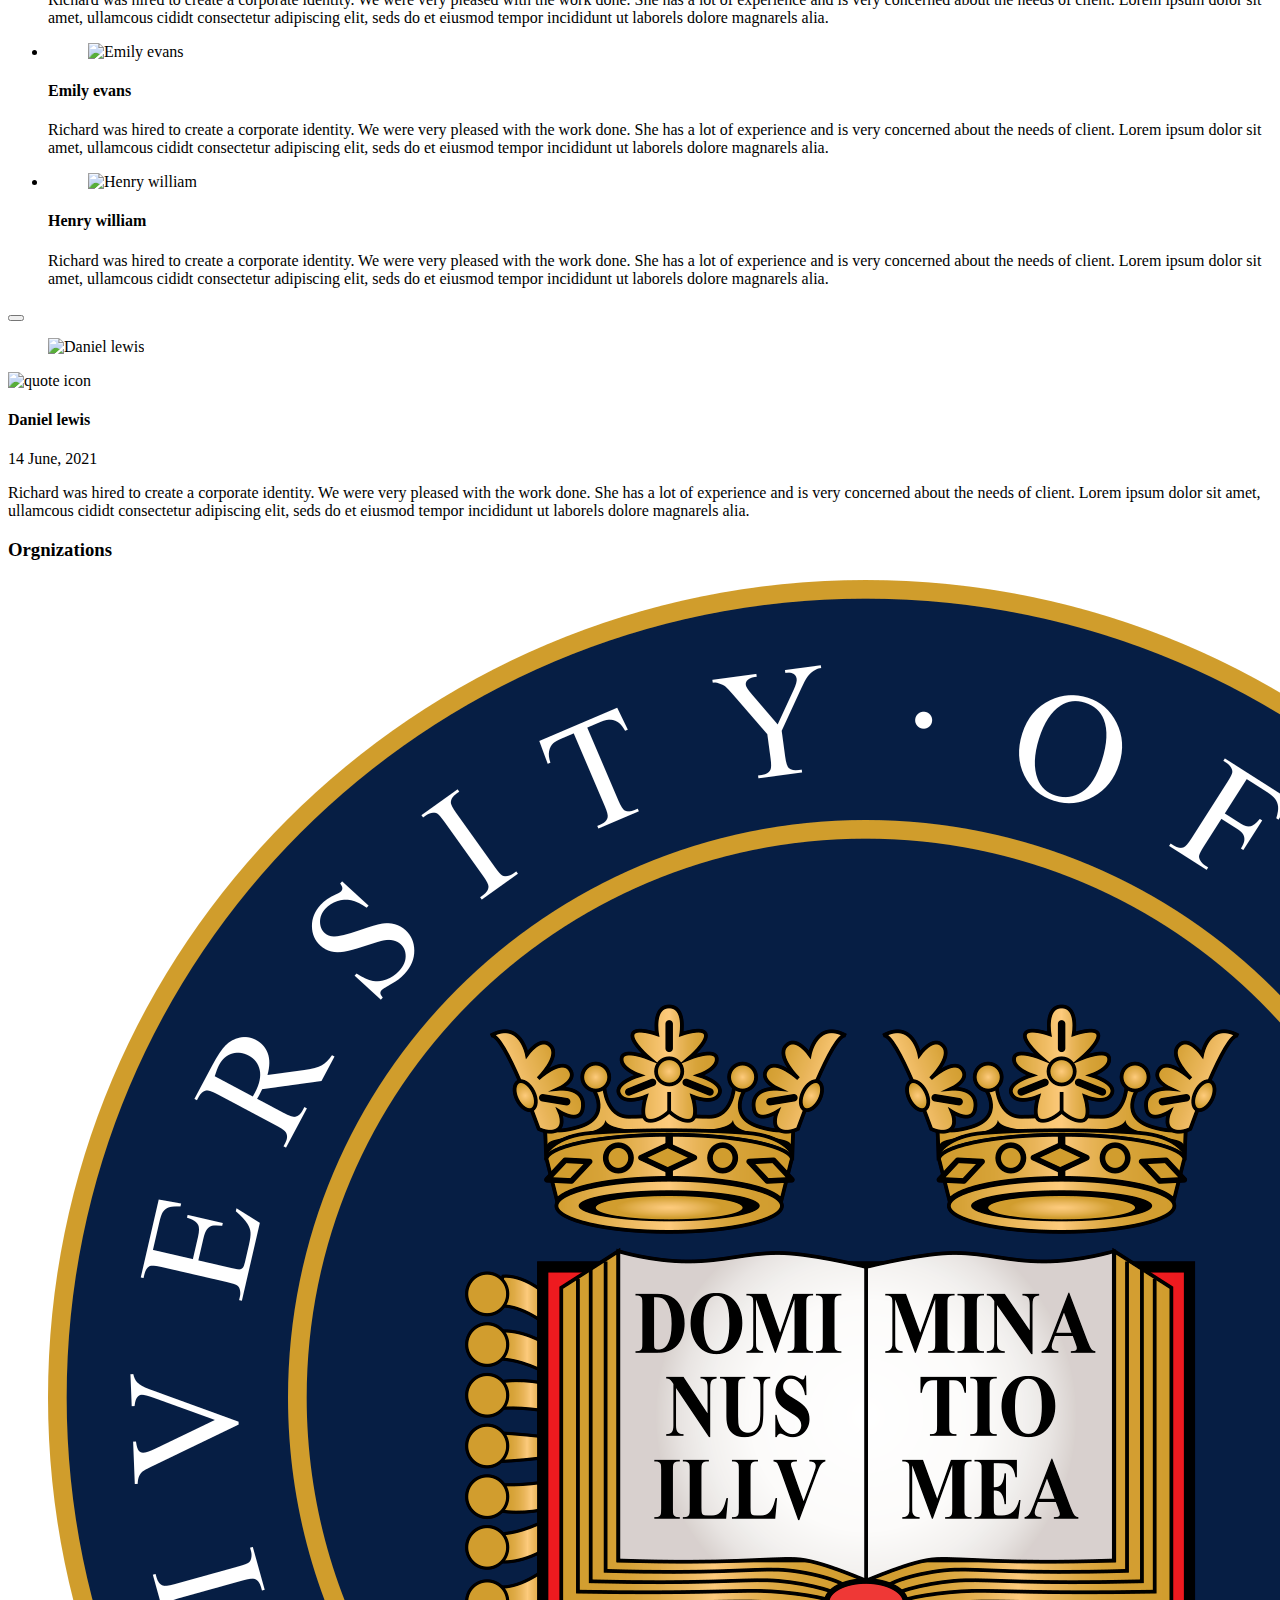
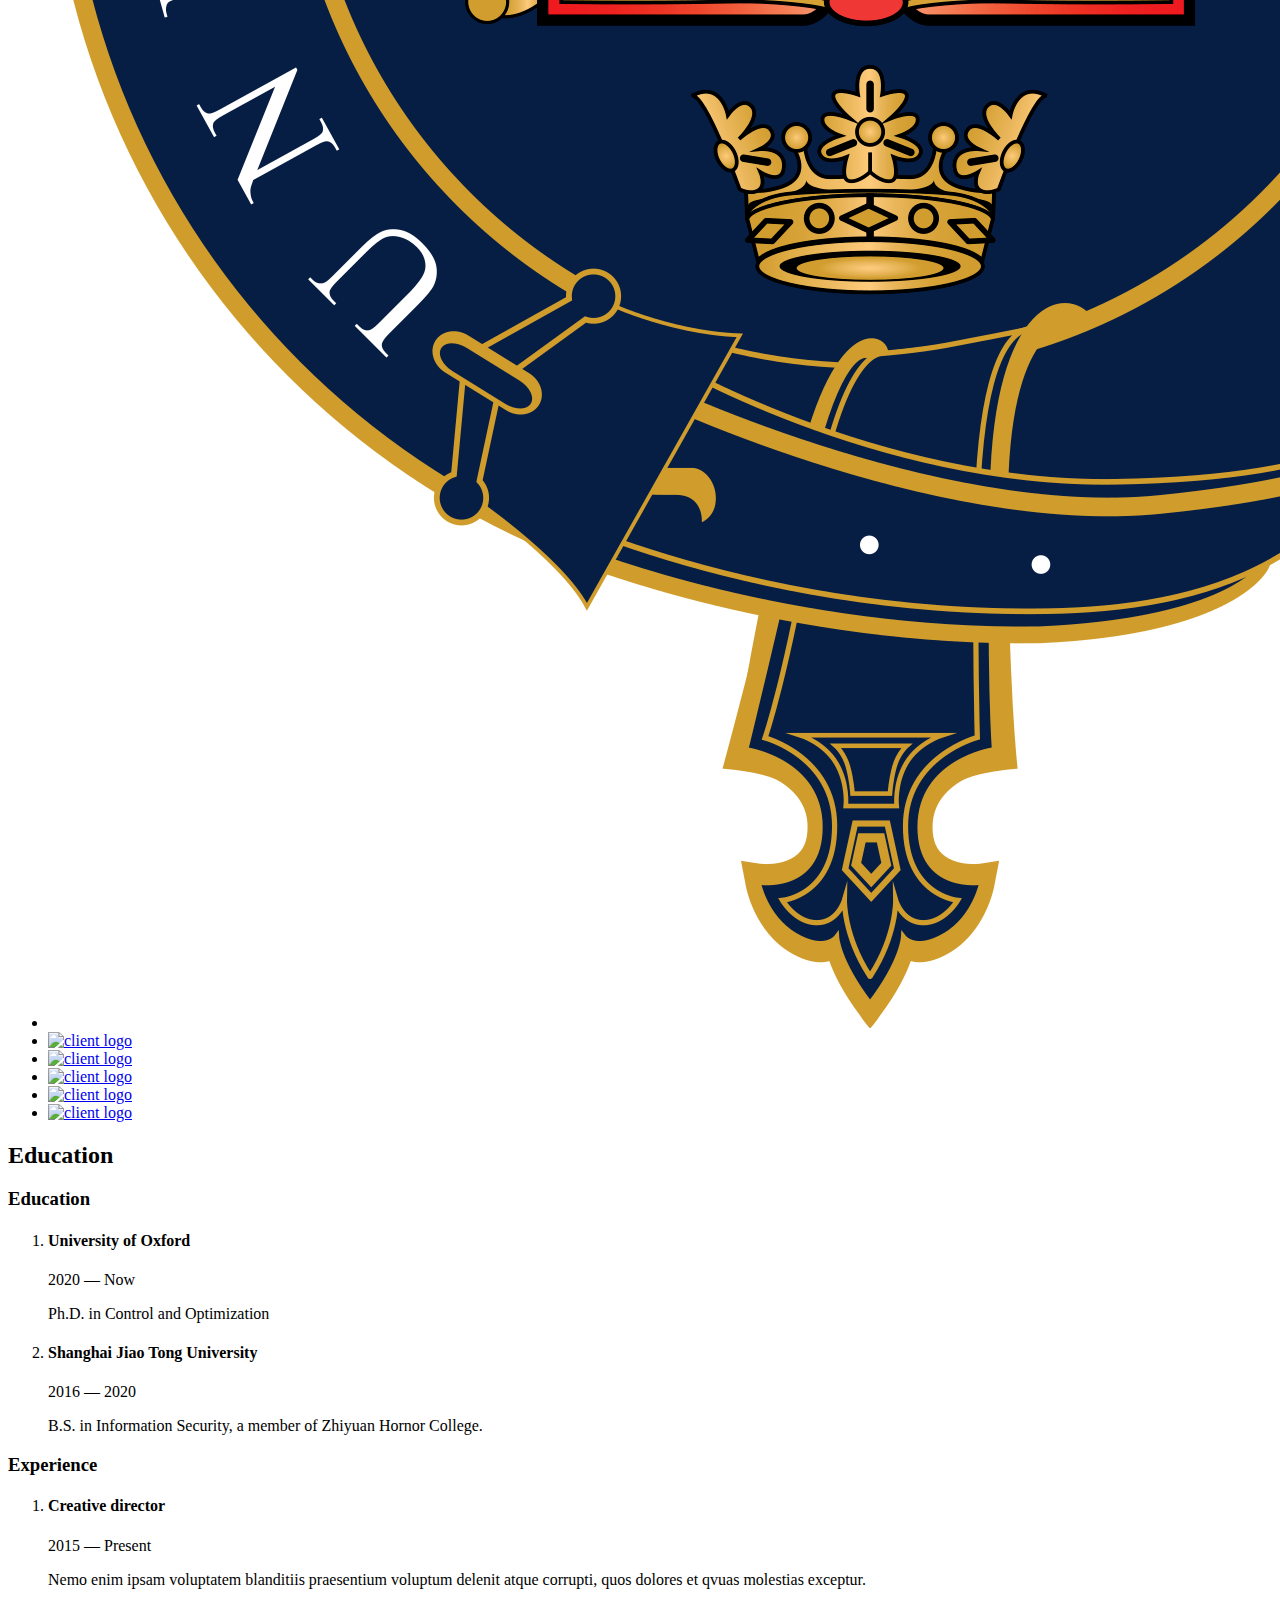
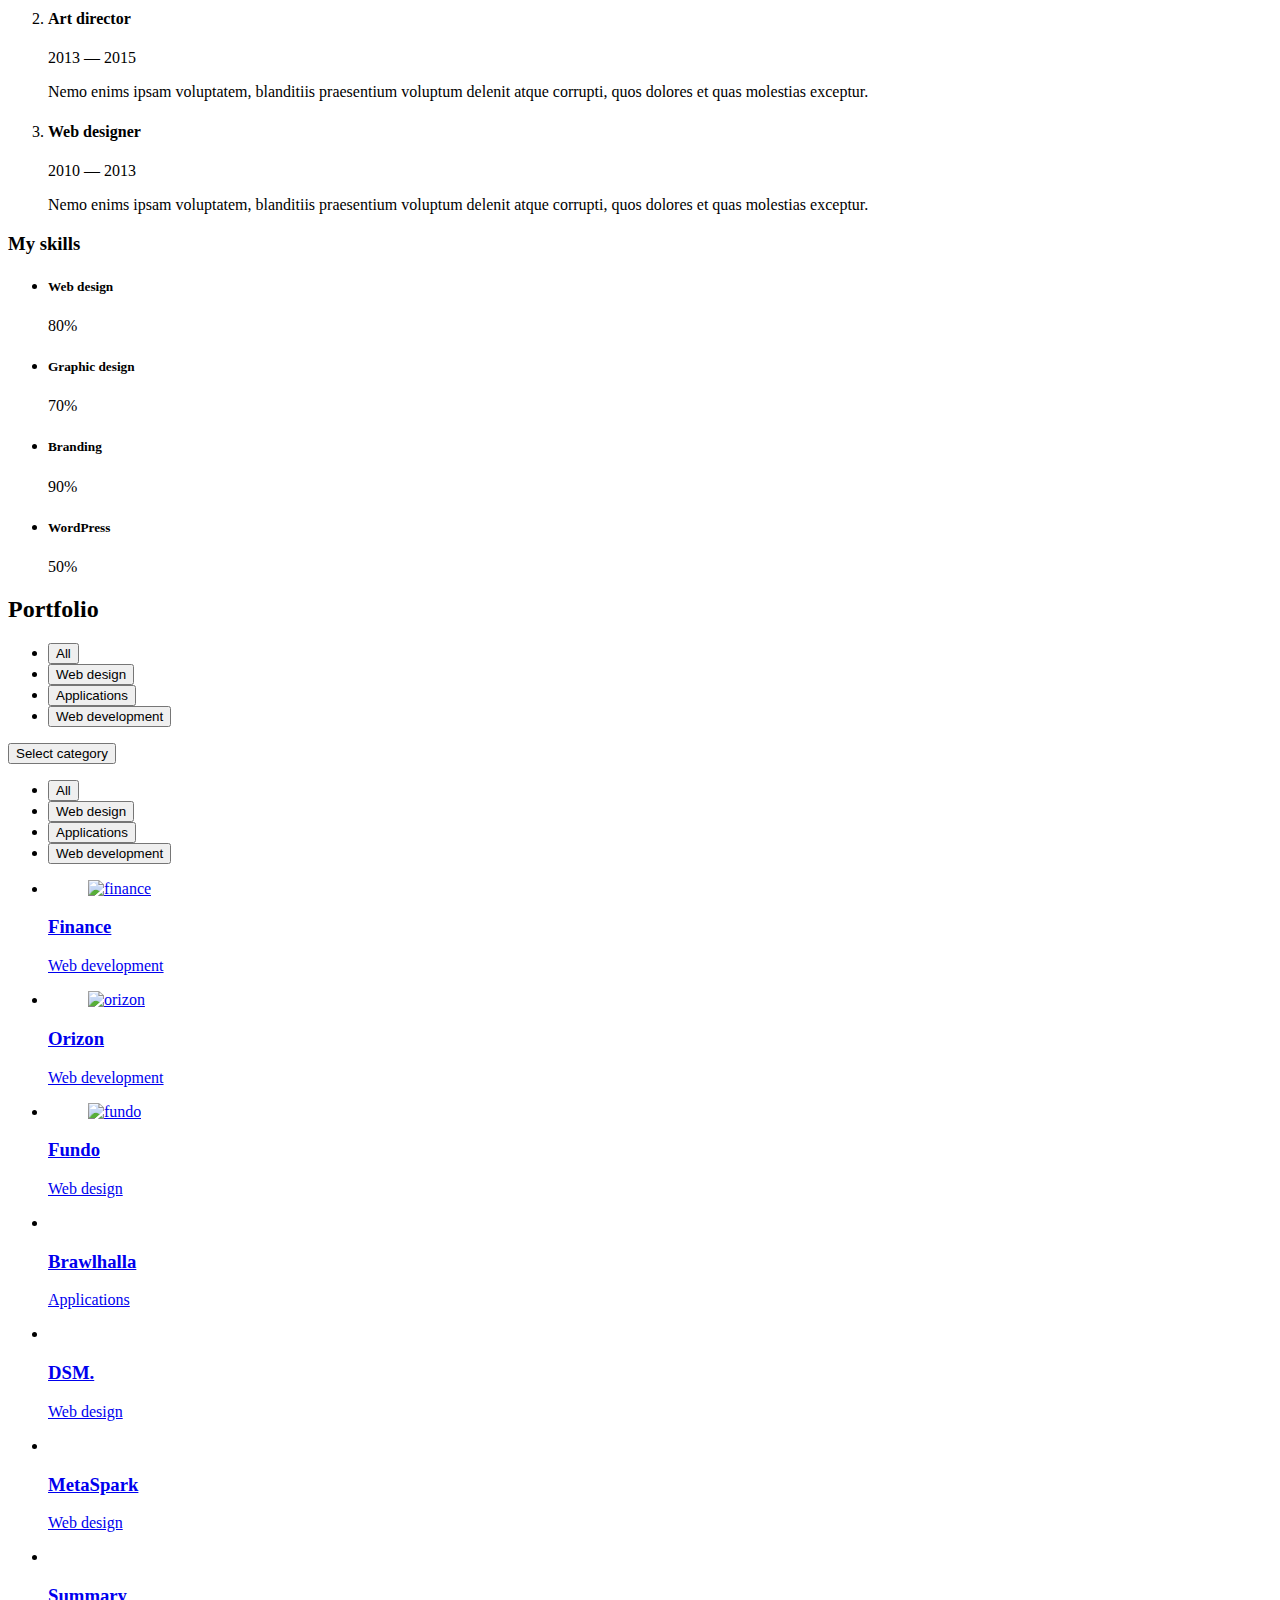
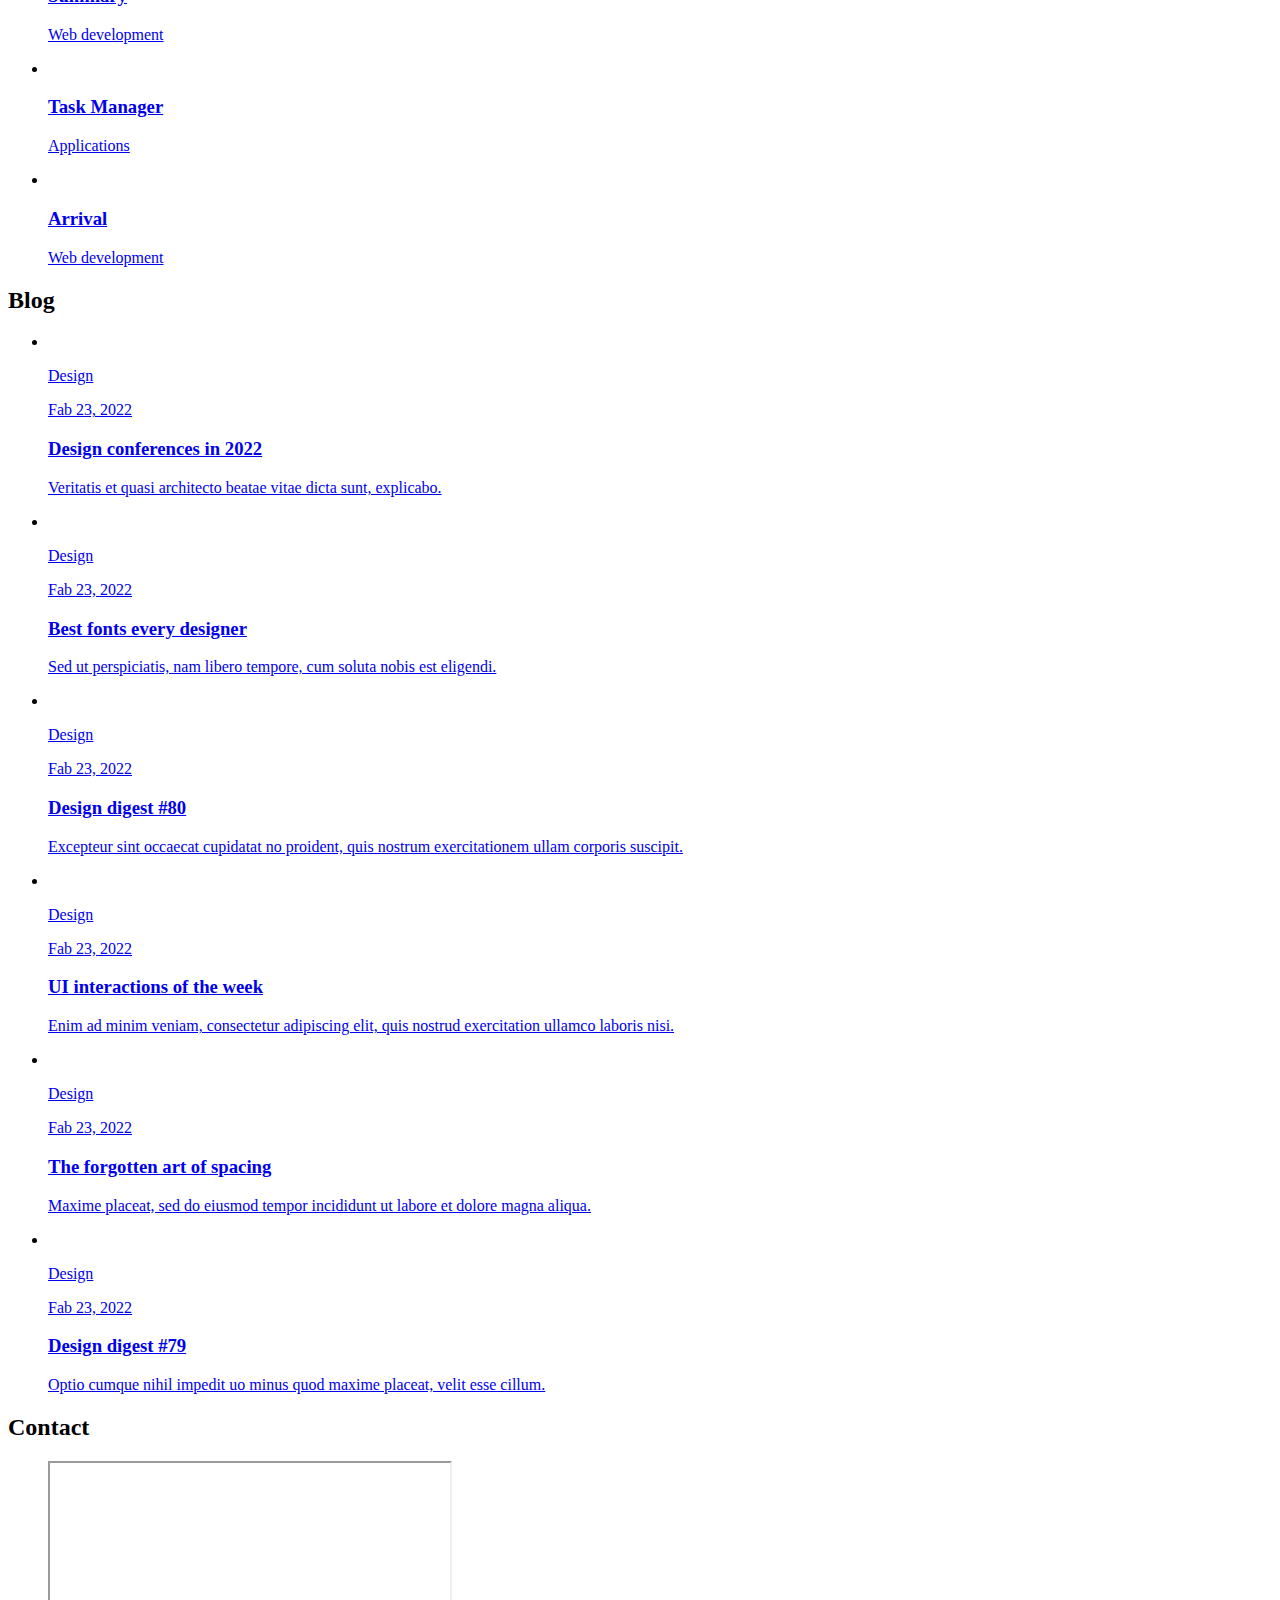
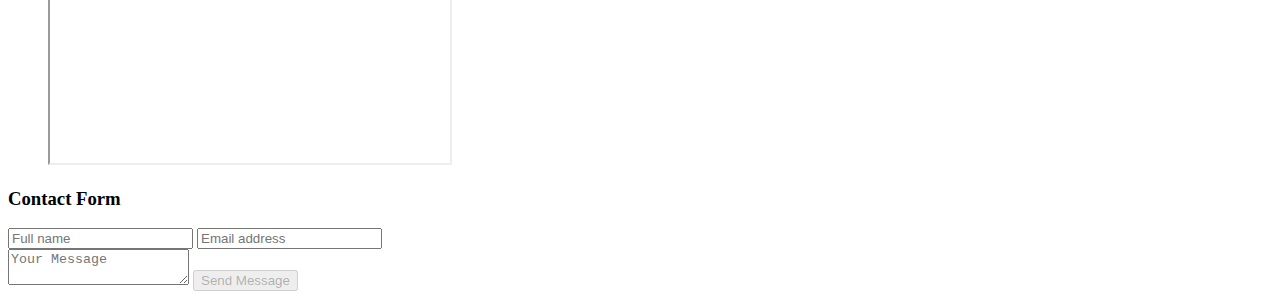
==== commit 08ae24da: "update" ====
--- a/index.html
+++ b/index.html
@@ -160,19 +160,19 @@
           </li>
 
           <li class="navbar-item">
-            <button class="navbar-link" data-nav-link>Education</button>
+            <button class="navbar-link active" data-nav-link>Education</button>
           </li>
 
           <li class="navbar-item">
-            <button class="navbar-link" data-nav-link>Research Project</button>
+            <button class="navbar-link active" data-nav-link>Research Project</button>
           </li>
 
           <li class="navbar-item">
-            <button class="navbar-link" data-nav-link>Publications</button>
+            <button class="navbar-link active" data-nav-link>Publications</button>
           </li>
 
           <li class="navbar-item">
-            <button class="navbar-link" data-nav-link>Gallery</button>
+            <button class="navbar-link active" data-nav-link>Gallery</button>
           </li>
 
         </ul>
@@ -248,7 +248,7 @@
                 <h4 class="h4 service-item-title">Safety Synthesis</h4>
 
                 <p class="service-item-text">
-                  High-quality development of sites at the professional level.
+                  Safe-in-construction controller design with Sum-of-Sqaures Programming (SOSP).
                 </p>
               </div>
 
@@ -264,7 +264,7 @@
                 <h4 class="h4 service-item-title">Robotics Testbed</h4>
 
                 <p class="service-item-text">
-                  Professional development of applications for iOS and Android.
+                  Digital twins-enabled multi-robot testbed establishment.
                 </p>
               </div>
 
@@ -280,7 +280,7 @@
                 <h4 class="h4 service-item-title">Motion Planning</h4>
 
                 <p class="service-item-text">
-                  I make high-quality photos of any category at a professional level.
+                  Motion planning for mobile robotics and manipulators.
                 </p>
               </div>
 
@@ -288,6 +288,20 @@
 
           </ul>
 
+        </section>
+
+        <!-- 
+          - news
+        -->
+        <header>
+          <h2 class="h3 news">News</h2>
+        </header>
+
+        <section class="about-text">
+          <ul style="list-style-type:disc">
+            <li>- Presented at European Control Conference, July 2022.</li>
+            <li>- One paper accepted by CDC2022, March 2022.</li>
+          </ul>
         </section>
 
 
@@ -445,13 +459,13 @@
 
         <section class="clients">
 
-          <h3 class="h3 clients-title">Clients</h3>
+          <h3 class="h3 clients-title">Orgnizations</h3>
 
           <ul class="clients-list has-scrollbar">
 
             <li class="clients-item">
-              <a href="#">
-                <img src="./assets/images/logo-1-color.png" alt="client logo">
+              <a href="https://eng.ox.ac.uk/control/">
+                <img src="./assets/images/controlgroup.png" style="height:20%;" alt="client logo" >
               </a>
             </li>
 
@@ -496,13 +510,13 @@
 
 
       <!--
-        - #RESUME
+        - #Education
       -->
 
-      <article class="resume" data-page="resume">
+      <article class="resume active" data-page="education">
 
         <header>
-          <h2 class="h2 article-title">Resume</h2>
+          <h2 class="h2 article-title">Education</h2>
         </header>
 
         <section class="timeline">
@@ -519,41 +533,24 @@
 
             <li class="timeline-item">
 
-              <h4 class="h4 timeline-item-title">University school of the arts</h4>
-
-              <span>2007 — 2008</span>
+              <h4 class="h4 timeline-item-title">University of Oxford</h4>
+
+              <span>2020 — Now</span>
 
               <p class="timeline-text">
-                Nemo enims ipsam voluptatem, blanditiis praesentium voluptum delenit atque corrupti, quos dolores et
-                quas molestias
-                exceptur.
+                Ph.D. in Control and Optimization
               </p>
 
             </li>
 
             <li class="timeline-item">
 
-              <h4 class="h4 timeline-item-title">New york academy of art</h4>
-
-              <span>2006 — 2007</span>
+              <h4 class="h4 timeline-item-title">Shanghai Jiao Tong University</h4>
+
+              <span>2016 — 2020</span>
 
               <p class="timeline-text">
-                Ratione voluptatem sequi nesciunt, facere quisquams facere menda ossimus, omnis voluptas assumenda est
-                omnis..
-              </p>
-
-            </li>
-
-            <li class="timeline-item">
-
-              <h4 class="h4 timeline-item-title">High school of art and design</h4>
-
-              <span>2002 — 2004</span>
-
-              <p class="timeline-text">
-                Duis aute irure dolor in reprehenderit in voluptate, quila voluptas mag odit aut fugit, sed consequuntur
-                magni dolores
-                eos.
+                B.S. in Information Security, a member of Zhiyuan Hornor College.
               </p>
 
             </li>
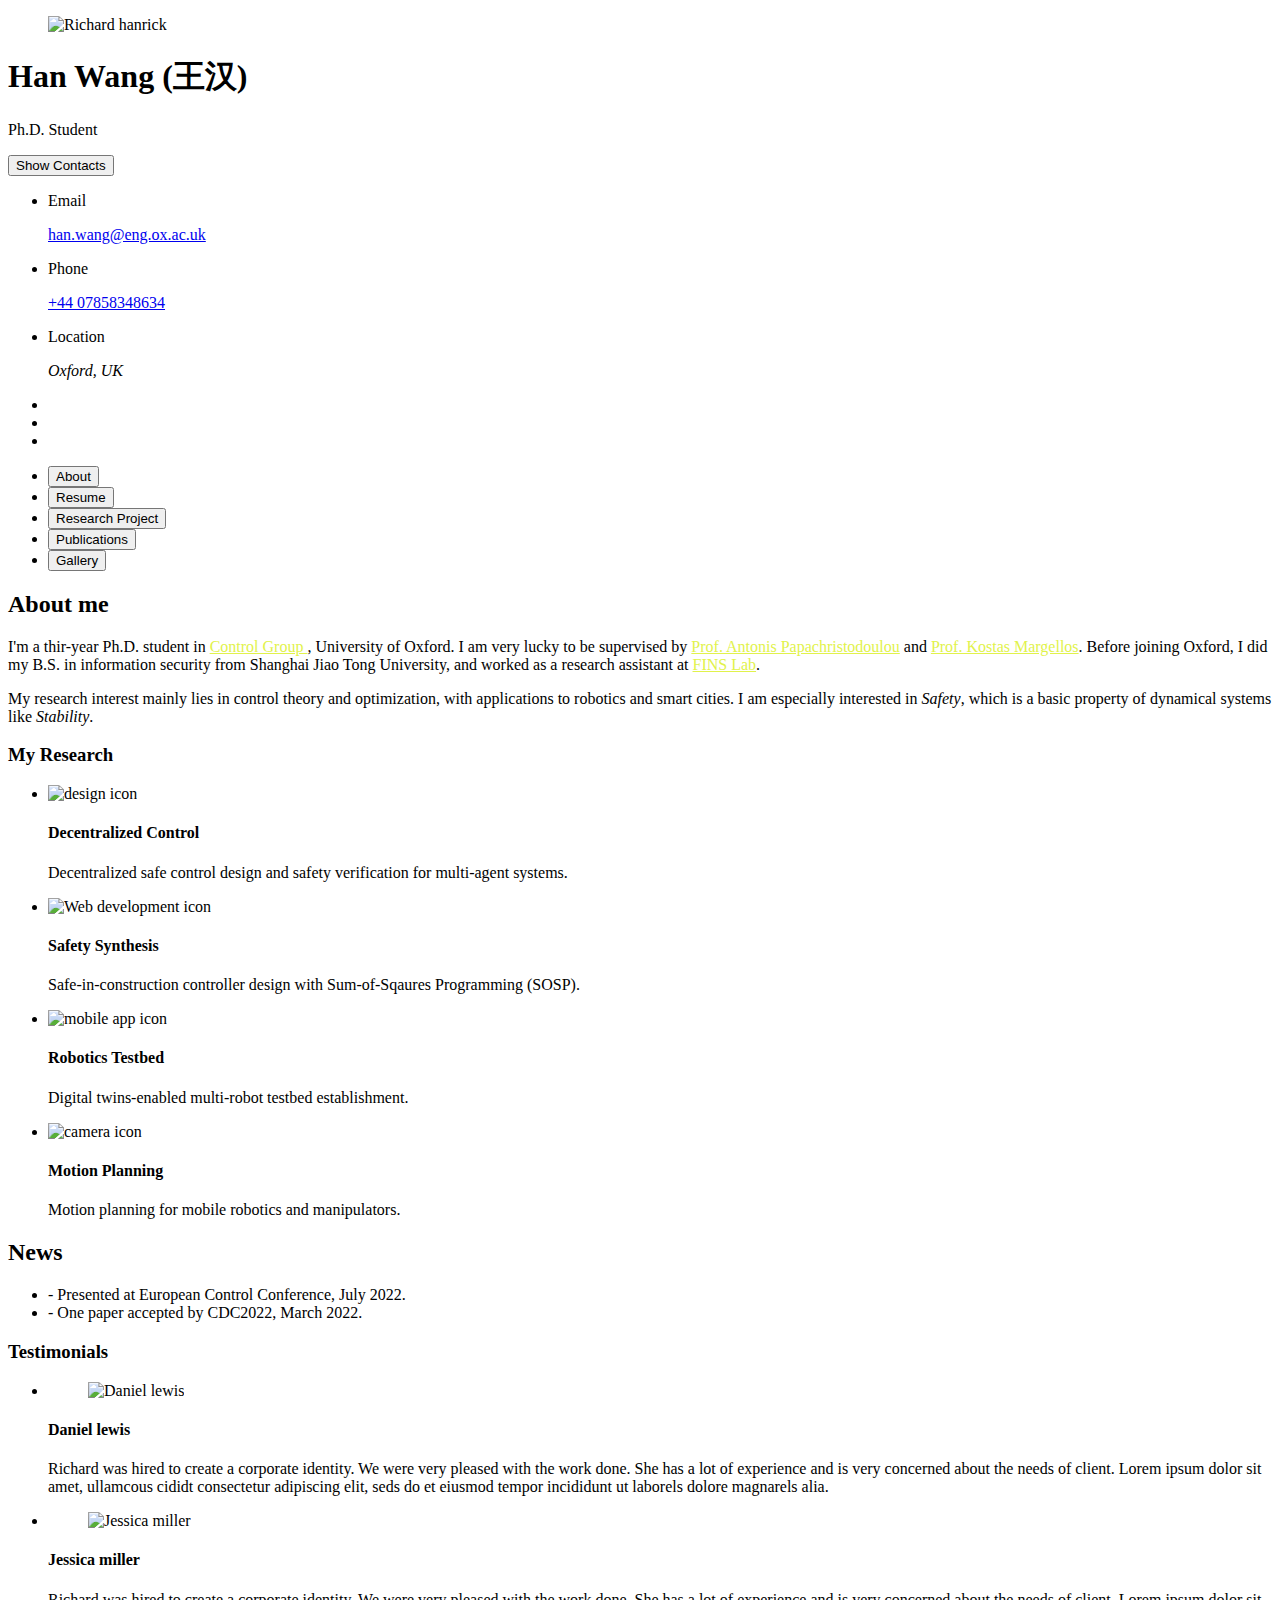
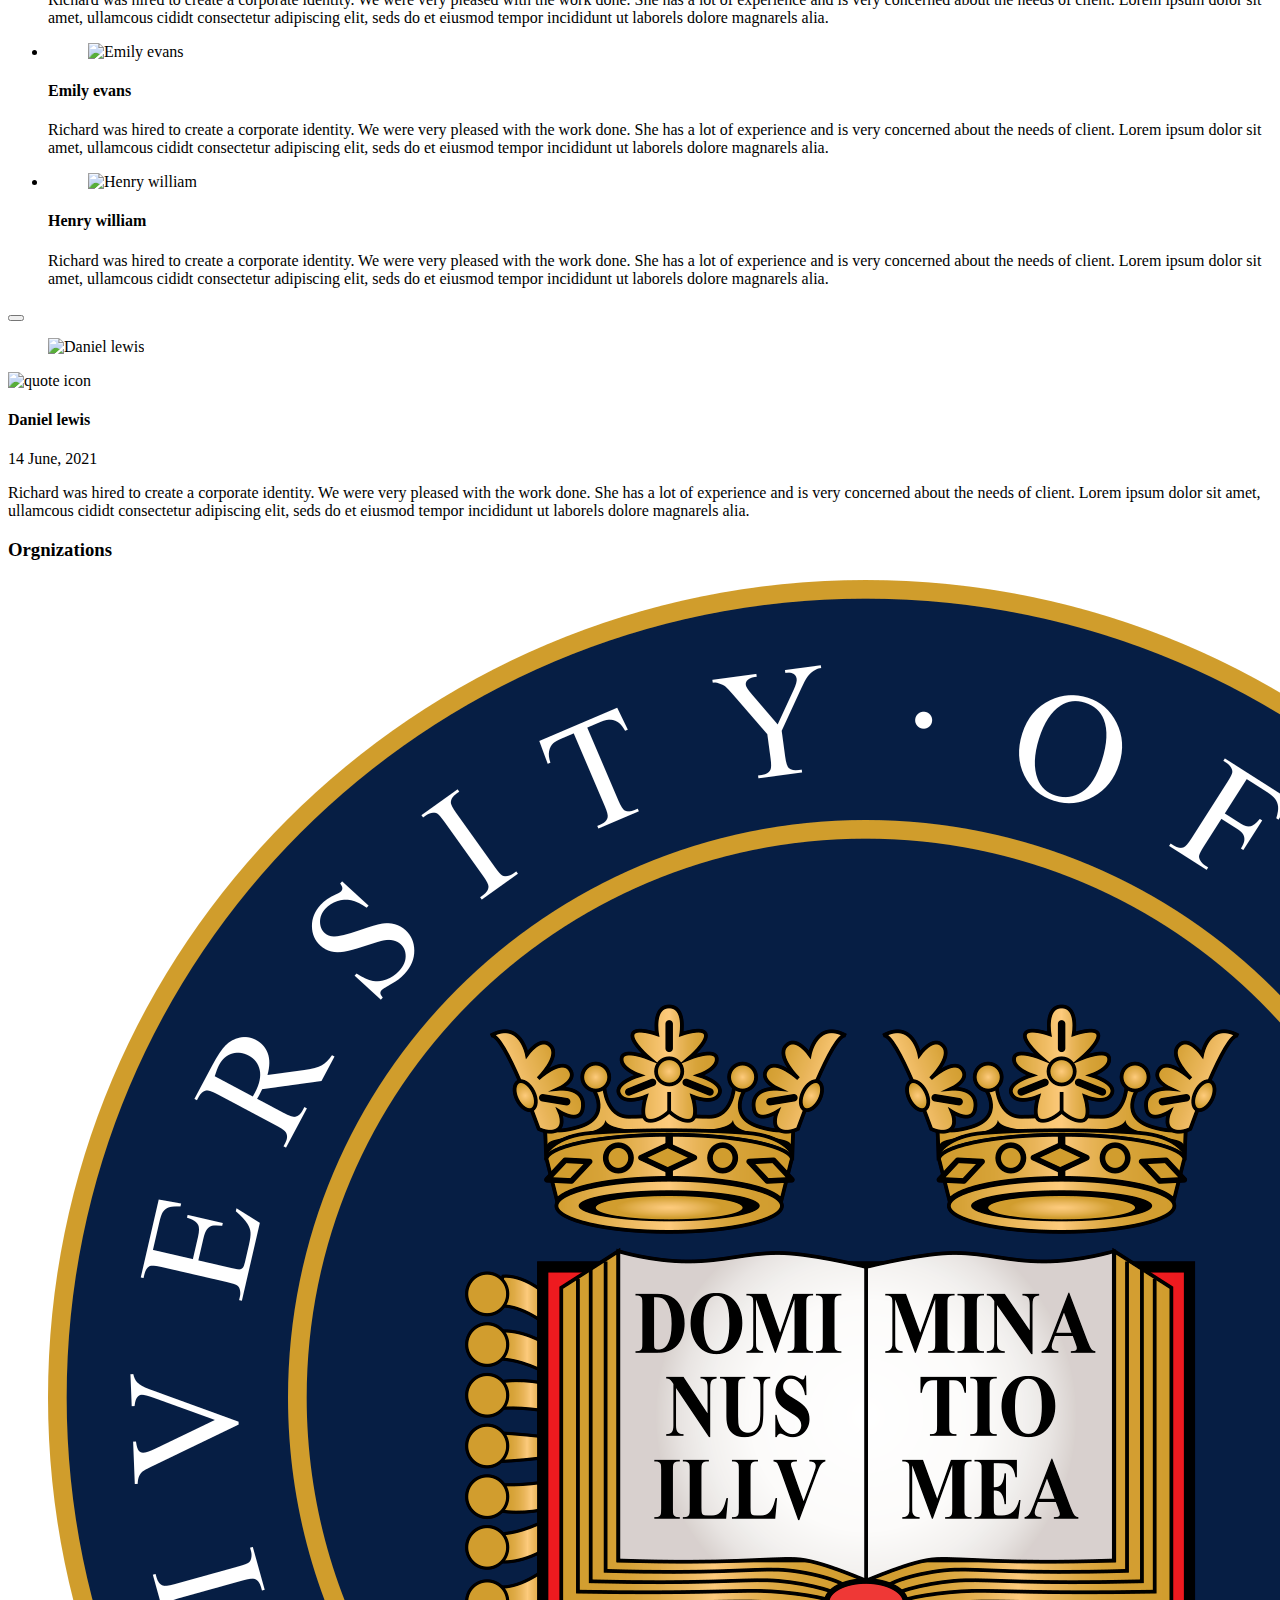
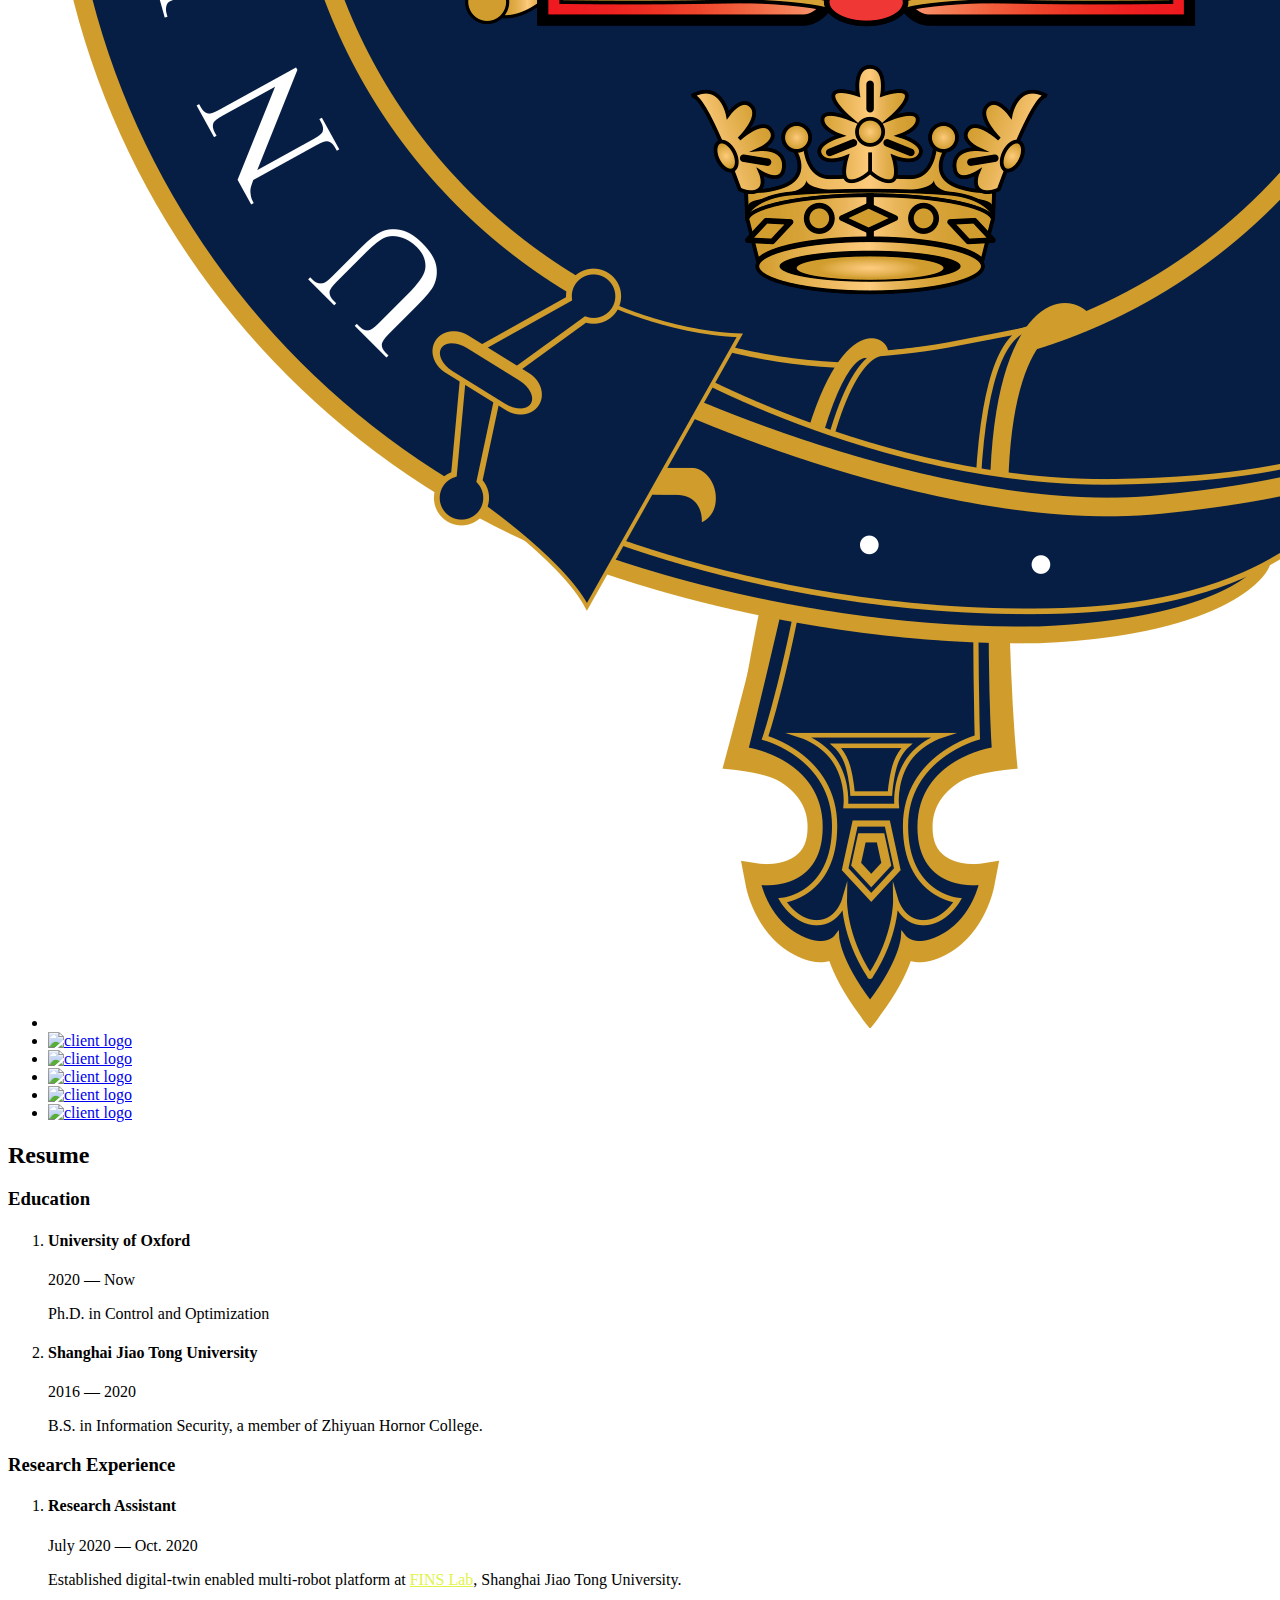
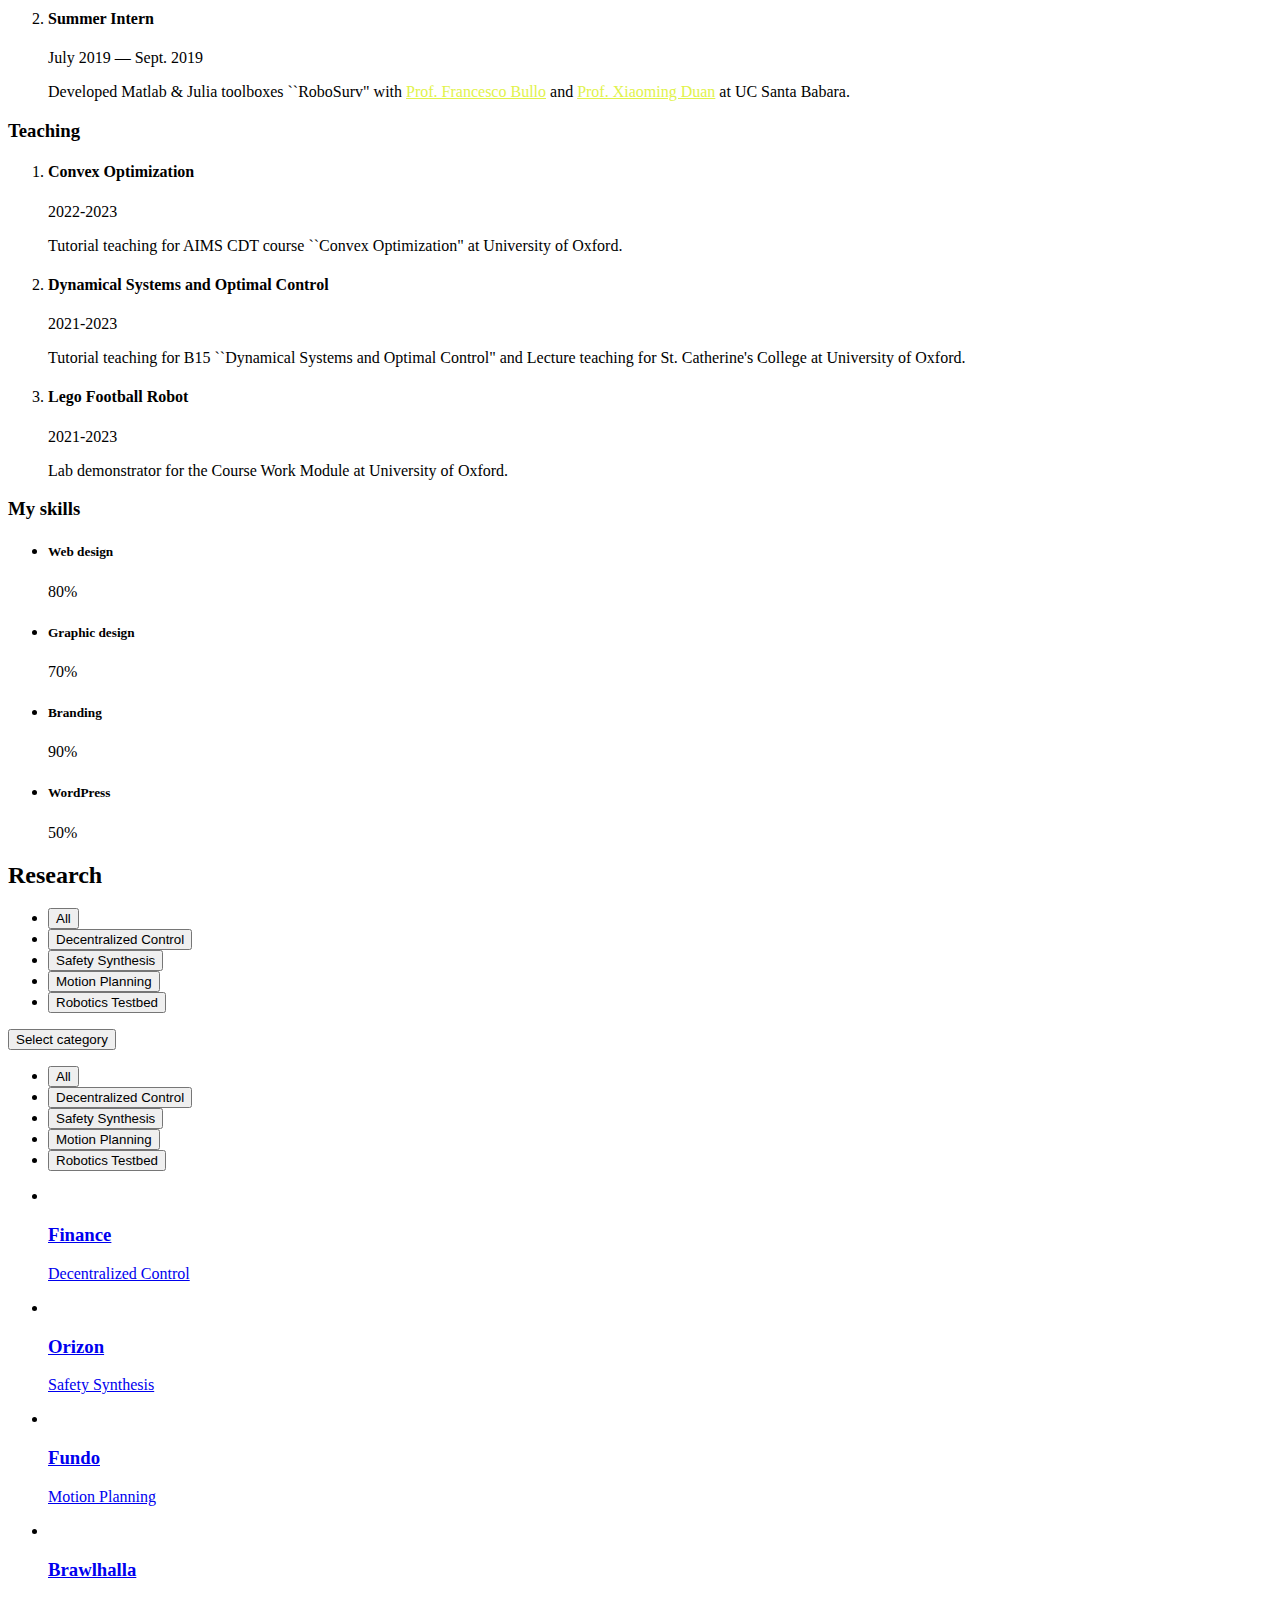
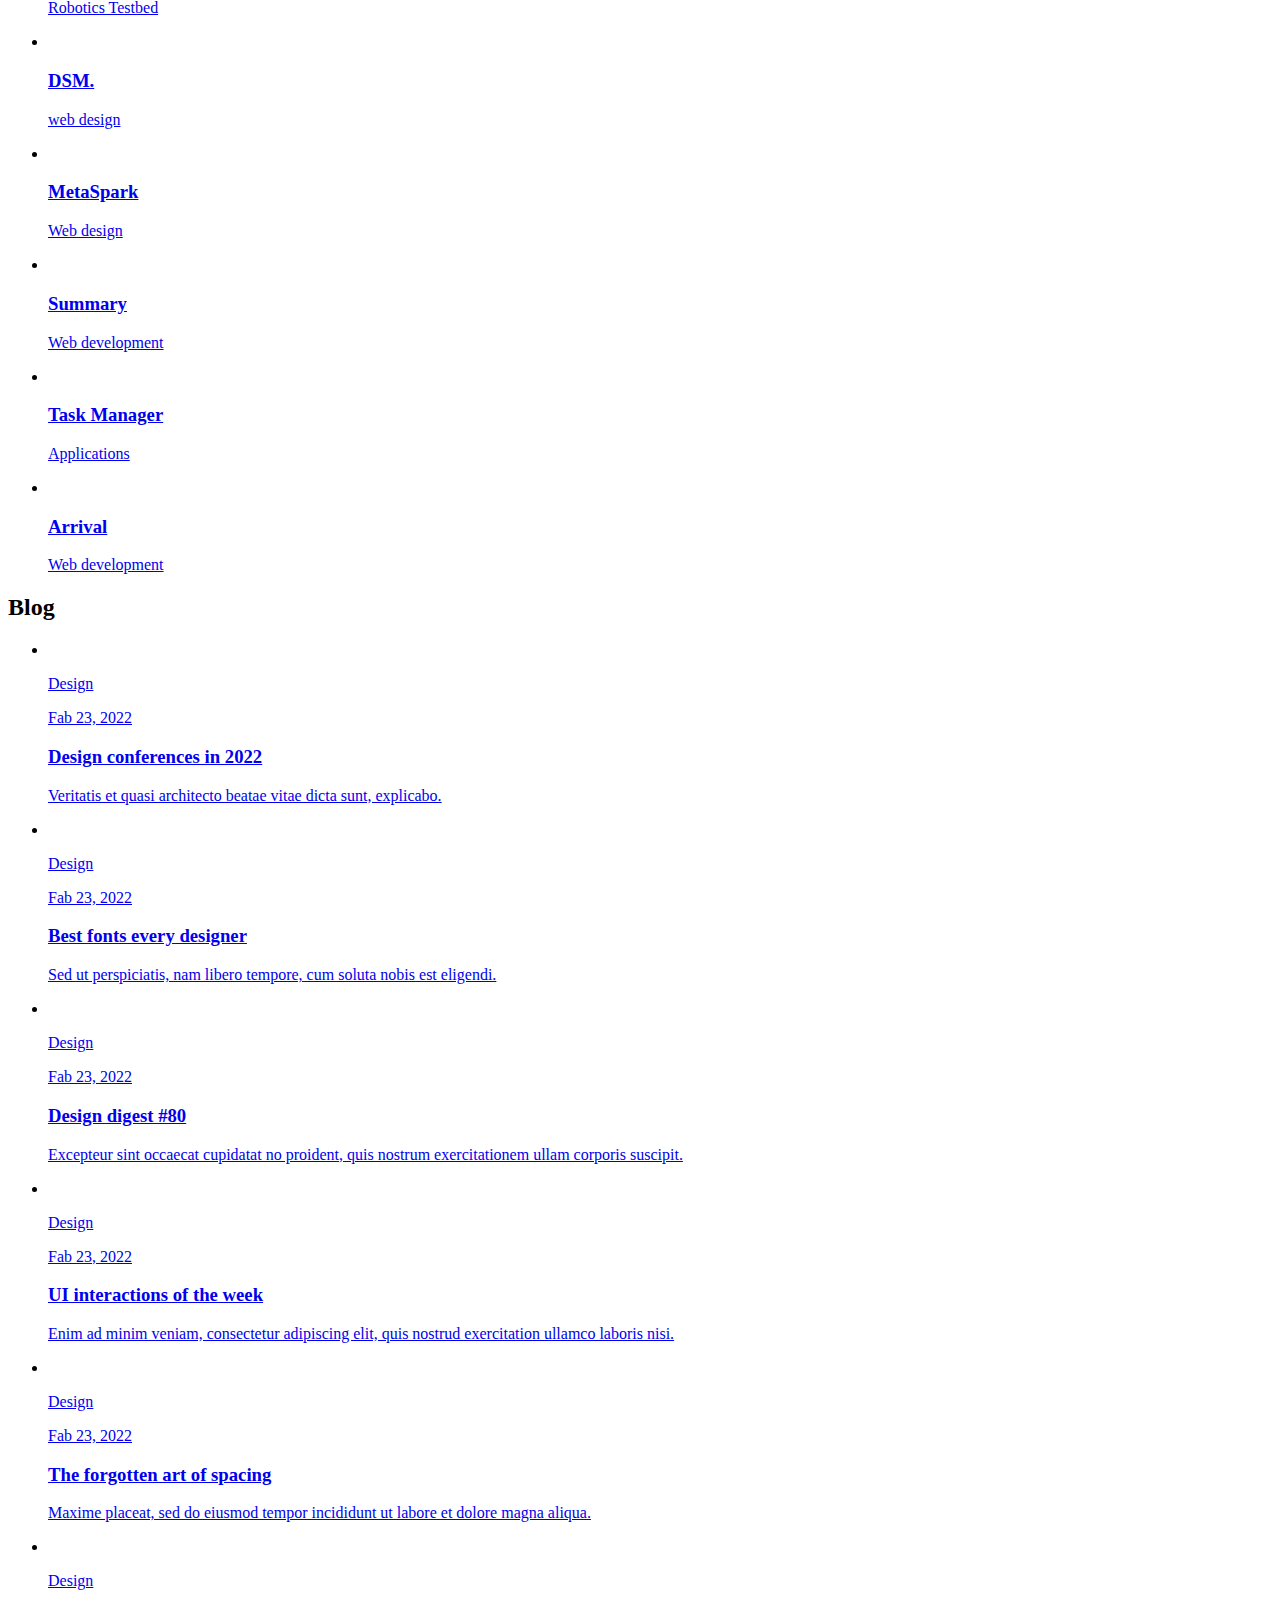
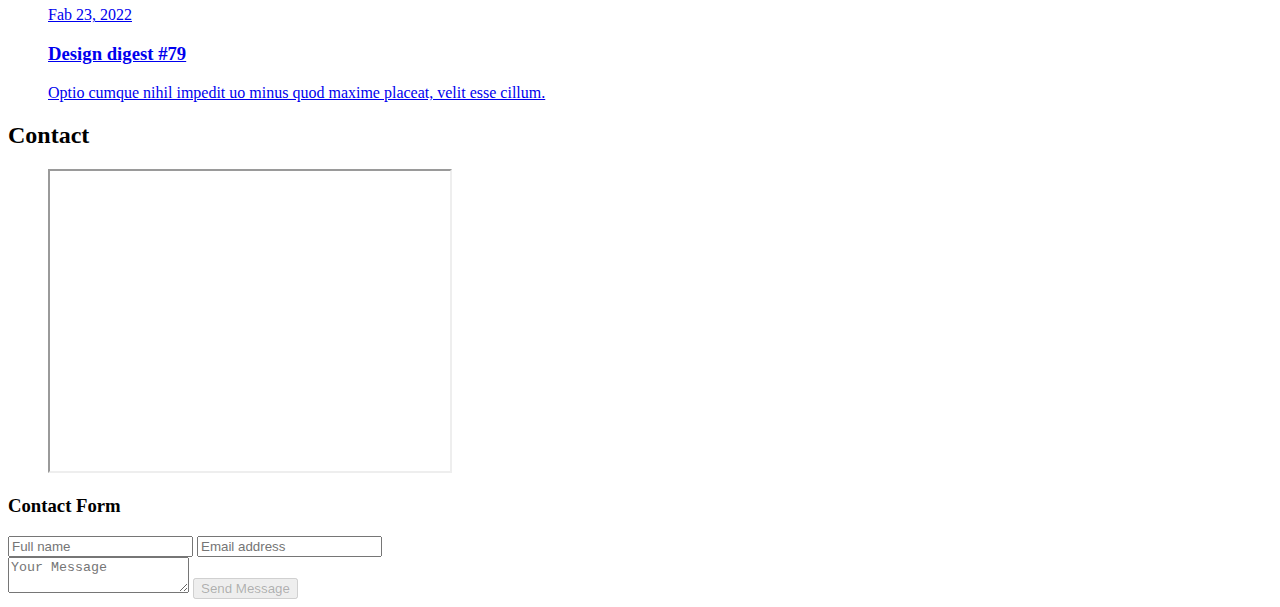
==== commit dc967eff: "update" ====
--- a/index.html
+++ b/index.html
@@ -160,7 +160,7 @@
           </li>
 
           <li class="navbar-item">
-            <button class="navbar-link active" data-nav-link>Education</button>
+            <button class="navbar-link active" data-nav-link>Resume</button>
           </li>
 
           <li class="navbar-item">
@@ -513,10 +513,10 @@
         - #Education
       -->
 
-      <article class="resume active" data-page="education">
+      <article class="resume active" data-page="resume">
 
         <header>
-          <h2 class="h2 article-title">Education</h2>
+          <h2 class="h2 article-title">Resume</h2>
         </header>
 
         <section class="timeline">
@@ -566,49 +566,87 @@
               <ion-icon name="book-outline"></ion-icon>
             </div>
 
-            <h3 class="h3">Experience</h3>
+            <h3 class="h3">Research Experience</h3>
           </div>
 
           <ol class="timeline-list">
 
             <li class="timeline-item">
 
-              <h4 class="h4 timeline-item-title">Creative director</h4>
-
-              <span>2015 — Present</span>
+              <h4 class="h4 timeline-item-title">Research Assistant</h4>
+
+              <span>July 2020 — Oct. 2020</span>
 
               <p class="timeline-text">
-                Nemo enim ipsam voluptatem blanditiis praesentium voluptum delenit atque corrupti, quos dolores et qvuas
-                molestias
-                exceptur.
+                Established digital-twin enabled multi-robot platform at <a href="https://iwin-fins.com/" style="color:#e1f24b;display:inline;">FINS Lab</a>,
+                Shanghai Jiao Tong University.
               </p>
 
             </li>
 
             <li class="timeline-item">
 
-              <h4 class="h4 timeline-item-title">Art director</h4>
-
-              <span>2013 — 2015</span>
+              <h4 class="h4 timeline-item-title">Summer Intern</h4>
+
+              <span>July 2019 — Sept. 2019</span>
 
               <p class="timeline-text">
-                Nemo enims ipsam voluptatem, blanditiis praesentium voluptum delenit atque corrupti, quos dolores et
-                quas molestias
-                exceptur.
+                Developed Matlab & Julia toolboxes ``RoboSurv" with <a href="http://motion.me.ucsb.edu/" style="color:#e1f24b;display:inline;">Prof. Francesco Bullo</a>
+                and <a href="https://xmduan.github.io/index.html" style="color:#e1f24b;display:inline;">Prof. Xiaoming Duan</a> at
+                UC Santa Babara.
               </p>
 
             </li>
 
+          </ol>
+
+        </section>
+
+        <section class="timeline">
+
+          <div class="title-wrapper">
+            <div class="icon-box">
+              <ion-icon name="book-outline"></ion-icon>
+            </div>
+
+            <h3 class="h3">Teaching</h3>
+          </div>
+
+          <ol class="timeline-list">
+
             <li class="timeline-item">
 
-              <h4 class="h4 timeline-item-title">Web designer</h4>
-
-              <span>2010 — 2013</span>
+              <h4 class="h4 timeline-item-title">Convex Optimization</h4>
+
+              <span>2022-2023</span>
 
               <p class="timeline-text">
-                Nemo enims ipsam voluptatem, blanditiis praesentium voluptum delenit atque corrupti, quos dolores et
-                quas molestias
-                exceptur.
+                Tutorial teaching for AIMS CDT course ``Convex Optimization" at University of Oxford.
+              </p>
+
+            </li>
+
+            <li class="timeline-item">
+
+              <h4 class="h4 timeline-item-title">Dynamical Systems and Optimal Control</h4>
+
+              <span>2021-2023</span>
+
+              <p class="timeline-text">
+                Tutorial teaching for B15 ``Dynamical Systems and Optimal Control" and Lecture teaching for St. Catherine's College
+                at University of Oxford.
+              </p>
+
+            </li>
+
+            <li class="timeline-item">
+
+              <h4 class="h4 timeline-item-title">Lego Football Robot</h4>
+
+              <span>2021-2023</span>
+
+              <p class="timeline-text">
+                Lab demonstrator for the Course Work Module at University of Oxford.
               </p>
 
             </li>
@@ -689,10 +727,10 @@
         - #PORTFOLIO
       -->
 
-      <article class="portfolio" data-page="portfolio">
+      <article class="portfolio" data-page="research project">
 
         <header>
-          <h2 class="h2 article-title">Portfolio</h2>
+          <h2 class="h2 article-title">Research</h2>
         </header>
 
         <section class="projects">
@@ -704,15 +742,19 @@
             </li>
 
             <li class="filter-item">
-              <button data-filter-btn>Web design</button>
+              <button data-filter-btn>Decentralized Control</button>
             </li>
 
             <li class="filter-item">
-              <button data-filter-btn>Applications</button>
+              <button data-filter-btn>Safety Synthesis</button>
             </li>
 
             <li class="filter-item">
-              <button data-filter-btn>Web development</button>
+              <button data-filter-btn>Motion Planning</button>
+            </li>
+
+            <li class="filter-item">
+              <button data-filter-btn>Robotics Testbed</button>
             </li>
 
           </ul>
@@ -736,25 +778,29 @@
               </li>
 
               <li class="select-item">
-                <button data-select-item>Web design</button>
+                <button data-select-item>Decentralized Control</button>
               </li>
 
               <li class="select-item">
-                <button data-select-item>Applications</button>
+                <button data-select-item>Safety Synthesis</button>
               </li>
 
               <li class="select-item">
-                <button data-select-item>Web development</button>
+                <button data-select-item>Motion Planning</button>
               </li>
 
+              <li class="select-item">
+                <button data-select-item>Robotics Testbed</button>
+              </li>
+
             </ul>
 
           </div>
 
           <ul class="project-list">
 
-            <li class="project-item  active" data-filter-item data-category="web development">
-              <a href="#">
+            <li class="project-item  active" data-filter-item data-category="decentralized control">
+              <a href="./education.html">
 
                 <figure class="project-img">
                   <div class="project-item-icon-box">
@@ -766,12 +812,12 @@
 
                 <h3 class="project-title">Finance</h3>
 
-                <p class="project-category">Web development</p>
-
-              </a>
-            </li>
-
-            <li class="project-item  active" data-filter-item data-category="web development">
+                <p class="project-category">Decentralized Control</p>
+
+              </a>
+            </li>
+
+            <li class="project-item  active" data-filter-item data-category="safety synthesis">
               <a href="#">
 
                 <figure class="project-img">
@@ -784,12 +830,12 @@
 
                 <h3 class="project-title">Orizon</h3>
 
-                <p class="project-category">Web development</p>
-
-              </a>
-            </li>
-
-            <li class="project-item  active" data-filter-item data-category="web design">
+                <p class="project-category">Safety Synthesis</p>
+
+              </a>
+            </li>
+
+            <li class="project-item  active" data-filter-item data-category="motion planning">
               <a href="#">
 
                 <figure class="project-img">
@@ -802,12 +848,12 @@
 
                 <h3 class="project-title">Fundo</h3>
 
-                <p class="project-category">Web design</p>
-
-              </a>
-            </li>
-
-            <li class="project-item  active" data-filter-item data-category="applications">
+                <p class="project-category">Motion Planning</p>
+
+              </a>
+            </li>
+
+            <li class="project-item  active" data-filter-item data-category="robotics testbed">
               <a href="#">
 
                 <figure class="project-img">
@@ -820,7 +866,7 @@
 
                 <h3 class="project-title">Brawlhalla</h3>
 
-                <p class="project-category">Applications</p>
+                <p class="project-category">Robotics Testbed</p>
 
               </a>
             </li>
@@ -838,7 +884,7 @@
 
                 <h3 class="project-title">DSM.</h3>
 
-                <p class="project-category">Web design</p>
+                <p class="project-category">web design</p>
 
               </a>
             </li>
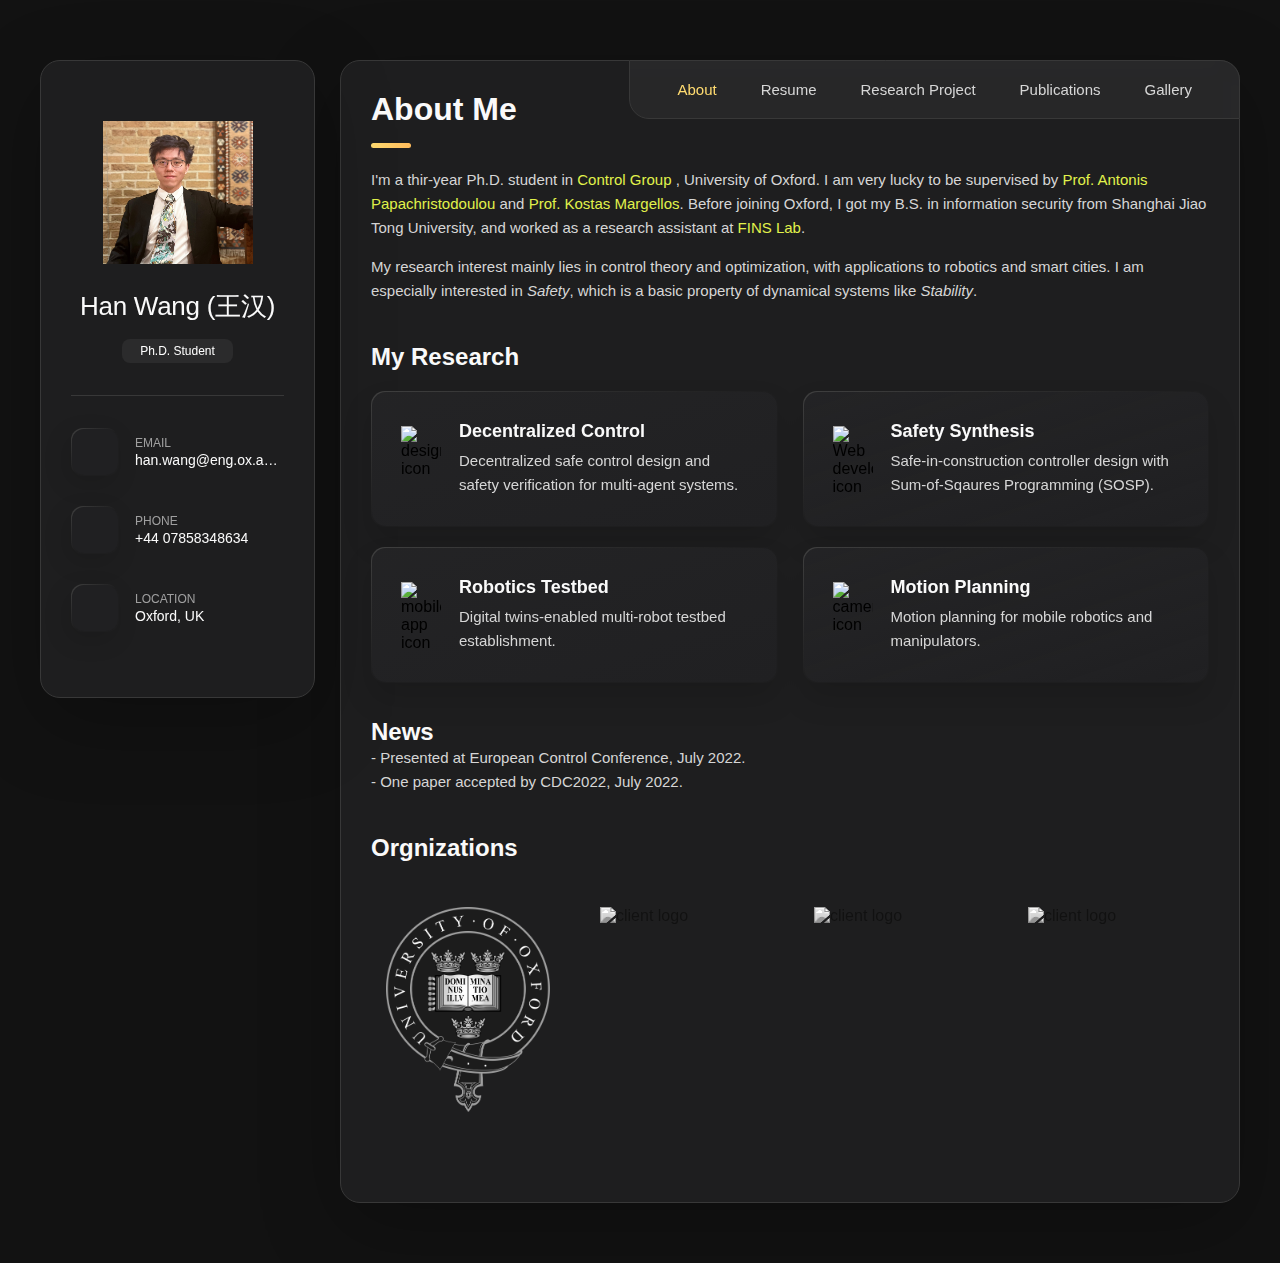
==== commit 59bfbf30: "update" ====
--- a/index.html
+++ b/index.html
@@ -42,7 +42,7 @@
       <div class="sidebar-info">
 
         <figure class="avatar-box">
-          <img src="./assets/images/my-avatar.png" alt="Richard hanrick" width="80">
+          <img src="./assets/images/photo1.jpg" alt="Richard hanrick" width="80">
         </figure>
 
         <div class="info-content">
@@ -114,20 +114,20 @@
         <ul class="social-list">
 
           <li class="social-item">
-            <a href="#" class="social-link">
-              <ion-icon name="logo-facebook"></ion-icon>
+            <a href="https://www.linkedin.com/in/han-wang-ba3386180/" class="social-link">
+              <ion-icon name="logo-linkedin"></ion-icon>
             </a>
           </li>
 
           <li class="social-item">
-            <a href="#" class="social-link">
-              <ion-icon name="logo-twitter"></ion-icon>
+            <a href="https://scholar.google.com/citations?user=iUn9IvYAAAAJ&hl=zh-CN" class="social-link">
+              <ion-icon name="logo-google"></ion-icon>
             </a>
           </li>
 
           <li class="social-item">
-            <a href="#" class="social-link">
-              <ion-icon name="logo-instagram"></ion-icon>
+            <a href="https://github.com/HanCHWang" class="social-link">
+              <ion-icon name="logo-github"></ion-icon>
             </a>
           </li>
 
@@ -156,23 +156,23 @@
         <ul class="navbar-list">
 
           <li class="navbar-item">
-            <button class="navbar-link  active" data-nav-link>About</button>
+            <button class="navbar-link active" data-nav-link>About</button>
           </li>
 
           <li class="navbar-item">
-            <button class="navbar-link active" data-nav-link>Resume</button>
+            <button class="navbar-link" data-nav-link>Resume</button>
           </li>
 
           <li class="navbar-item">
-            <button class="navbar-link active" data-nav-link>Research Project</button>
+            <button class="navbar-link" data-nav-link>Research Project</button>
           </li>
 
           <li class="navbar-item">
-            <button class="navbar-link active" data-nav-link>Publications</button>
+            <button class="navbar-link" data-nav-link>Publications</button>
           </li>
 
           <li class="navbar-item">
-            <button class="navbar-link active" data-nav-link>Gallery</button>
+            <button class="navbar-link" data-nav-link>Gallery</button>
           </li>
 
         </ul>
@@ -199,7 +199,7 @@
             University of Oxford. I am very lucky to be supervised by
             <a href = "http://sysos.eng.ox.ac.uk/wiki/index.php/User:Antonis" style="color:#e1f24b;display:inline;">Prof. Antonis Papachristodoulou</a> 
             and <a href = "https://kostasmargellos.github.io/" style="color:#e1f24b;display:inline;">Prof. Kostas Margellos</a>.
-            Before joining Oxford, I did my B.S. in information security from Shanghai Jiao Tong University, and worked as a 
+            Before joining Oxford, I got my B.S. in information security from Shanghai Jiao Tong University, and worked as a 
             research assistant at <a href = "https://fins.com" style="color:#e1f24b;display:inline;">FINS Lab</a>.  
           </p>
 
@@ -300,7 +300,7 @@
         <section class="about-text">
           <ul style="list-style-type:disc">
             <li>- Presented at European Control Conference, July 2022.</li>
-            <li>- One paper accepted by CDC2022, March 2022.</li>
+            <li>- One paper accepted by CDC2022, July 2022.</li>
           </ul>
         </section>
 
@@ -309,7 +309,7 @@
           - testimonials
         -->
 
-        <section class="testimonials">
+        <!-- <section class="testimonials">
 
           <h3 class="h3 testimonials-title">Testimonials</h3>
 
@@ -405,7 +405,7 @@
 
           </ul>
 
-        </section>
+        </section> -->
 
 
         <!--
@@ -422,15 +422,15 @@
               <ion-icon name="close-outline"></ion-icon>
             </button>
 
-            <div class="modal-img-wrapper">
+            <!-- <div class="modal-img-wrapper">
               <figure class="modal-avatar-box">
                 <img src="./assets/images/avatar-1.png" alt="Daniel lewis" width="80" data-modal-img>
               </figure>
 
               <img src="./assets/images/icon-quote.svg" alt="quote icon">
-            </div>
-
-            <div class="modal-content">
+            </div> -->
+
+            <!-- <div class="modal-content">
 
               <h4 class="h3 modal-title" data-modal-title>Daniel lewis</h4>
 
@@ -446,7 +446,7 @@
                 </p>
               </div>
 
-            </div>
+            </div> -->
 
           </section>
 
@@ -465,7 +465,7 @@
 
             <li class="clients-item">
               <a href="https://eng.ox.ac.uk/control/">
-                <img src="./assets/images/controlgroup.png" style="height:20%;" alt="client logo" >
+                <img src="./assets/images/controlgroup.png" alt="client logo" >
               </a>
             </li>
 
@@ -513,7 +513,7 @@
         - #Education
       -->
 
-      <article class="resume active" data-page="resume">
+      <article class="resume" data-page="resume">
 
         <header>
           <h2 class="h2 article-title">Resume</h2>
@@ -654,72 +654,210 @@
           </ol>
 
         </section>
-
-        <section class="skill">
-
-          <h3 class="h3 skills-title">My skills</h3>
-
-          <ul class="skills-list content-card">
-
-            <li class="skills-item">
-
-              <div class="title-wrapper">
-                <h5 class="h5">Web design</h5>
-                <data value="80">80%</data>
-              </div>
-
-              <div class="skill-progress-bg">
-                <div class="skill-progress-fill" style="width: 80%;"></div>
-              </div>
-
-            </li>
-
-            <li class="skills-item">
-
-              <div class="title-wrapper">
-                <h5 class="h5">Graphic design</h5>
-                <data value="70">70%</data>
-              </div>
-
-              <div class="skill-progress-bg">
-                <div class="skill-progress-fill" style="width: 70%;"></div>
-              </div>
-
-            </li>
-
-            <li class="skills-item">
-
-              <div class="title-wrapper">
-                <h5 class="h5">Branding</h5>
-                <data value="90">90%</data>
-              </div>
-
-              <div class="skill-progress-bg">
-                <div class="skill-progress-fill" style="width: 90%;"></div>
-              </div>
-
-            </li>
-
-            <li class="skills-item">
-
-              <div class="title-wrapper">
-                <h5 class="h5">WordPress</h5>
-                <data value="50">50%</data>
-              </div>
-
-              <div class="skill-progress-bg">
-                <div class="skill-progress-fill" style="width: 50%;"></div>
-              </div>
-
-            </li>
-
+        
+        <header>
+          <h3 class="h3 news">Academic Reviewer</h2>
+        </header>
+
+        <section class="about-text">
+          <ul style="list-style-type:disc">
+            <li>- IEEE Transaction on Control of Network Systems (TCNS)</li>
+            <li>- Automatica</li>
+            <li>- American Control Conference (ACC)</li>
+            <li>- European Control Conference (ECC)</li>
+            <li>- Conference on Decision and Control (CDC)</li>
           </ul>
-
         </section>
 
       </article>
 
-
+      <!--
+        - #BLOG
+      -->
+
+      <article class="blog" data-page="research project">
+
+        <header>
+          <h2 class="h2 article-title">Research</h2>
+        </header>
+
+        <section class="blog-posts">
+
+          <ul class="blog-posts-list">
+
+            <li class="blog-post-item">
+              <a href="#">
+
+                <figure class="blog-banner-box">
+                  <img src="./assets/images/blog-1.jpg" alt="Design conferences in 2022" loading="lazy">
+                </figure>
+
+                <div class="blog-content">
+
+                  <div class="blog-meta">
+                    <p class="blog-category">Design</p>
+
+                    <span class="dot"></span>
+
+                    <time datetime="2022-02-23">Fab 23, 2022</time>
+                  </div>
+
+                  <h3 class="h3 blog-item-title">Design conferences in 2022</h3>
+
+                  <p class="blog-text">
+                    Veritatis et quasi architecto beatae vitae dicta sunt, explicabo.
+                  </p>
+
+                </div>
+
+              </a>
+            </li>
+
+            <li class="blog-post-item">
+              <a href="#">
+
+                <figure class="blog-banner-box">
+                  <img src="./assets/images/blog-2.jpg" alt="Best fonts every designer" loading="lazy">
+                </figure>
+
+                <div class="blog-content">
+
+                  <div class="blog-meta">
+                    <p class="blog-category">Design</p>
+
+                    <span class="dot"></span>
+
+                    <time datetime="2022-02-23">Fab 23, 2022</time>
+                  </div>
+
+                  <h3 class="h3 blog-item-title">Best fonts every designer</h3>
+
+                  <p class="blog-text">
+                    Sed ut perspiciatis, nam libero tempore, cum soluta nobis est eligendi.
+                  </p>
+
+                </div>
+
+              </a>
+            </li>
+
+            <li class="blog-post-item">
+              <a href="#">
+
+                <figure class="blog-banner-box">
+                  <img src="./assets/images/blog-3.jpg" alt="Design digest #80" loading="lazy">
+                </figure>
+
+                <div class="blog-content">
+
+                  <div class="blog-meta">
+                    <p class="blog-category">Design</p>
+
+                    <span class="dot"></span>
+
+                    <time datetime="2022-02-23">Fab 23, 2022</time>
+                  </div>
+
+                  <h3 class="h3 blog-item-title">Design digest #80</h3>
+
+                  <p class="blog-text">
+                    Excepteur sint occaecat cupidatat no proident, quis nostrum exercitationem ullam corporis suscipit.
+                  </p>
+
+                </div>
+
+              </a>
+            </li>
+
+            <li class="blog-post-item">
+              <a href="#">
+
+                <figure class="blog-banner-box">
+                  <img src="./assets/images/blog-4.jpg" alt="UI interactions of the week" loading="lazy">
+                </figure>
+
+                <div class="blog-content">
+
+                  <div class="blog-meta">
+                    <p class="blog-category">Design</p>
+
+                    <span class="dot"></span>
+
+                    <time datetime="2022-02-23">Fab 23, 2022</time>
+                  </div>
+
+                  <h3 class="h3 blog-item-title">UI interactions of the week</h3>
+
+                  <p class="blog-text">
+                    Enim ad minim veniam, consectetur adipiscing elit, quis nostrud exercitation ullamco laboris nisi.
+                  </p>
+
+                </div>
+
+              </a>
+            </li>
+
+            <li class="blog-post-item">
+              <a href="#">
+
+                <figure class="blog-banner-box">
+                  <img src="./assets/images/blog-5.jpg" alt="The forgotten art of spacing" loading="lazy">
+                </figure>
+
+                <div class="blog-content">
+
+                  <div class="blog-meta">
+                    <p class="blog-category">Design</p>
+
+                    <span class="dot"></span>
+
+                    <time datetime="2022-02-23">Fab 23, 2022</time>
+                  </div>
+
+                  <h3 class="h3 blog-item-title">The forgotten art of spacing</h3>
+
+                  <p class="blog-text">
+                    Maxime placeat, sed do eiusmod tempor incididunt ut labore et dolore magna aliqua.
+                  </p>
+
+                </div>
+
+              </a>
+            </li>
+
+            <li class="blog-post-item">
+              <a href="#">
+
+                <figure class="blog-banner-box">
+                  <img src="./assets/images/blog-6.jpg" alt="Design digest #79" loading="lazy">
+                </figure>
+
+                <div class="blog-content">
+
+                  <div class="blog-meta">
+                    <p class="blog-category">Design</p>
+
+                    <span class="dot"></span>
+
+                    <time datetime="2022-02-23">Fab 23, 2022</time>
+                  </div>
+
+                  <h3 class="h3 blog-item-title">Design digest #79</h3>
+
+                  <p class="blog-text">
+                    Optio cumque nihil impedit uo minus quod maxime placeat, velit esse cillum.
+                  </p>
+
+                </div>
+
+              </a>
+            </li>
+
+          </ul>
+
+        </section>
+
+      </article>
 
 
 
@@ -727,10 +865,10 @@
         - #PORTFOLIO
       -->
 
-      <article class="portfolio" data-page="research project">
+      <article class="portfolio" data-page="publications">
 
         <header>
-          <h2 class="h2 article-title">Research</h2>
+          <h2 class="h2 article-title">Publications</h2>
         </header>
 
         <section class="projects">
@@ -799,356 +937,77 @@
 
           <ul class="project-list">
 
-            <li class="project-item  active" data-filter-item data-category="decentralized control">
-              <a href="./education.html">
+
+            <li class="project-item  active" data-filter-item data-category="motion planning">
+              <a href="./papers/robot_manipulator_CBF_with_polytopic_collisions.pdf">
 
                 <figure class="project-img">
                   <div class="project-item-icon-box">
                     <ion-icon name="eye-outline"></ion-icon>
                   </div>
 
-                  <img src="./assets/images/project-1.jpg" alt="finance" loading="lazy">
-                </figure>
-
-                <h3 class="project-title">Finance</h3>
-
-                <p class="project-category">Decentralized Control</p>
-
-              </a>
-            </li>
-
+                  <img src="./website-demo-image/RAL2022.png" alt="finance" loading="lazy" width="250"></img>
+                </figure>
+
+                <h3 class="project-title">Safety-Critical Optimal Control for Robotic Manipulators
+                  in A Cluttered Environment</h3>
+
+                <p class="project-category">2022, in-review</p>
+
+              </a>
+            </li>
+            
             <li class="project-item  active" data-filter-item data-category="safety synthesis">
-              <a href="#">
+              <a href="./papers/SOS_CBC.pdf">
 
                 <figure class="project-img">
                   <div class="project-item-icon-box">
                     <ion-icon name="eye-outline"></ion-icon>
                   </div>
 
-                  <img src="./assets/images/project-2.png" alt="orizon" loading="lazy">
-                </figure>
-
-                <h3 class="project-title">Orizon</h3>
-
-                <p class="project-category">Safety Synthesis</p>
-
-              </a>
-            </li>
-
-            <li class="project-item  active" data-filter-item data-category="motion planning">
-              <a href="#">
+                  <img src="./website-demo-image/SOS-CBC.jpg" alt="finance" loading="lazy" width="250"></img>
+                </figure>
+
+                <h3 class="project-title">Safety Verification and Controller Synthesis for Systems with Input Constraints</h3>
+
+                <p class="project-category">2022, in-review</p>
+
+              </a>
+            </li>
+
+            <li class="project-item  active" data-filter-item data-category="safety synthesis">
+              <a href="./papers/mpP_CBF.pdf">
 
                 <figure class="project-img">
                   <div class="project-item-icon-box">
                     <ion-icon name="eye-outline"></ion-icon>
                   </div>
 
-                  <img src="./assets/images/project-3.jpg" alt="fundo" loading="lazy">
-                </figure>
-
-                <h3 class="project-title">Fundo</h3>
-
-                <p class="project-category">Motion Planning</p>
+                  <img src="./website-demo-image/mpP-CBF.jpg" alt="finance" loading="lazy" width="250"></img>
+                </figure>
+
+                <h3 class="project-title">Explicit Solutions for Safety Problems Using Control Barrier Functions</h3>
+
+                <p class="project-category">2022, CDC</p>
 
               </a>
             </li>
 
             <li class="project-item  active" data-filter-item data-category="robotics testbed">
-              <a href="#">
+              <a href="./papers/EJC_HW.pdf">
 
                 <figure class="project-img">
                   <div class="project-item-icon-box">
                     <ion-icon name="eye-outline"></ion-icon>
                   </div>
 
-                  <img src="./assets/images/project-4.png" alt="brawlhalla" loading="lazy">
-                </figure>
-
-                <h3 class="project-title">Brawlhalla</h3>
-
-                <p class="project-category">Robotics Testbed</p>
-
-              </a>
-            </li>
-
-            <li class="project-item  active" data-filter-item data-category="web design">
-              <a href="#">
-
-                <figure class="project-img">
-                  <div class="project-item-icon-box">
-                    <ion-icon name="eye-outline"></ion-icon>
-                  </div>
-
-                  <img src="./assets/images/project-5.png" alt="dsm." loading="lazy">
-                </figure>
-
-                <h3 class="project-title">DSM.</h3>
-
-                <p class="project-category">web design</p>
-
-              </a>
-            </li>
-
-            <li class="project-item  active" data-filter-item data-category="web design">
-              <a href="#">
-
-                <figure class="project-img">
-                  <div class="project-item-icon-box">
-                    <ion-icon name="eye-outline"></ion-icon>
-                  </div>
-
-                  <img src="./assets/images/project-6.png" alt="metaspark" loading="lazy">
-                </figure>
-
-                <h3 class="project-title">MetaSpark</h3>
-
-                <p class="project-category">Web design</p>
-
-              </a>
-            </li>
-
-            <li class="project-item  active" data-filter-item data-category="web development">
-              <a href="#">
-
-                <figure class="project-img">
-                  <div class="project-item-icon-box">
-                    <ion-icon name="eye-outline"></ion-icon>
-                  </div>
-
-                  <img src="./assets/images/project-7.png" alt="summary" loading="lazy">
-                </figure>
-
-                <h3 class="project-title">Summary</h3>
-
-                <p class="project-category">Web development</p>
-
-              </a>
-            </li>
-
-            <li class="project-item  active" data-filter-item data-category="applications">
-              <a href="#">
-
-                <figure class="project-img">
-                  <div class="project-item-icon-box">
-                    <ion-icon name="eye-outline"></ion-icon>
-                  </div>
-
-                  <img src="./assets/images/project-8.jpg" alt="task manager" loading="lazy">
-                </figure>
-
-                <h3 class="project-title">Task Manager</h3>
-
-                <p class="project-category">Applications</p>
-
-              </a>
-            </li>
-
-            <li class="project-item  active" data-filter-item data-category="web development">
-              <a href="#">
-
-                <figure class="project-img">
-                  <div class="project-item-icon-box">
-                    <ion-icon name="eye-outline"></ion-icon>
-                  </div>
-
-                  <img src="./assets/images/project-9.png" alt="arrival" loading="lazy">
-                </figure>
-
-                <h3 class="project-title">Arrival</h3>
-
-                <p class="project-category">Web development</p>
-
-              </a>
-            </li>
-
-          </ul>
-
-        </section>
-
-      </article>
-
-
-
-
-
-      <!--
-        - #BLOG
-      -->
-
-      <article class="blog" data-page="blog">
-
-        <header>
-          <h2 class="h2 article-title">Blog</h2>
-        </header>
-
-        <section class="blog-posts">
-
-          <ul class="blog-posts-list">
-
-            <li class="blog-post-item">
-              <a href="#">
-
-                <figure class="blog-banner-box">
-                  <img src="./assets/images/blog-1.jpg" alt="Design conferences in 2022" loading="lazy">
-                </figure>
-
-                <div class="blog-content">
-
-                  <div class="blog-meta">
-                    <p class="blog-category">Design</p>
-
-                    <span class="dot"></span>
-
-                    <time datetime="2022-02-23">Fab 23, 2022</time>
-                  </div>
-
-                  <h3 class="h3 blog-item-title">Design conferences in 2022</h3>
-
-                  <p class="blog-text">
-                    Veritatis et quasi architecto beatae vitae dicta sunt, explicabo.
-                  </p>
-
-                </div>
-
-              </a>
-            </li>
-
-            <li class="blog-post-item">
-              <a href="#">
-
-                <figure class="blog-banner-box">
-                  <img src="./assets/images/blog-2.jpg" alt="Best fonts every designer" loading="lazy">
-                </figure>
-
-                <div class="blog-content">
-
-                  <div class="blog-meta">
-                    <p class="blog-category">Design</p>
-
-                    <span class="dot"></span>
-
-                    <time datetime="2022-02-23">Fab 23, 2022</time>
-                  </div>
-
-                  <h3 class="h3 blog-item-title">Best fonts every designer</h3>
-
-                  <p class="blog-text">
-                    Sed ut perspiciatis, nam libero tempore, cum soluta nobis est eligendi.
-                  </p>
-
-                </div>
-
-              </a>
-            </li>
-
-            <li class="blog-post-item">
-              <a href="#">
-
-                <figure class="blog-banner-box">
-                  <img src="./assets/images/blog-3.jpg" alt="Design digest #80" loading="lazy">
-                </figure>
-
-                <div class="blog-content">
-
-                  <div class="blog-meta">
-                    <p class="blog-category">Design</p>
-
-                    <span class="dot"></span>
-
-                    <time datetime="2022-02-23">Fab 23, 2022</time>
-                  </div>
-
-                  <h3 class="h3 blog-item-title">Design digest #80</h3>
-
-                  <p class="blog-text">
-                    Excepteur sint occaecat cupidatat no proident, quis nostrum exercitationem ullam corporis suscipit.
-                  </p>
-
-                </div>
-
-              </a>
-            </li>
-
-            <li class="blog-post-item">
-              <a href="#">
-
-                <figure class="blog-banner-box">
-                  <img src="./assets/images/blog-4.jpg" alt="UI interactions of the week" loading="lazy">
-                </figure>
-
-                <div class="blog-content">
-
-                  <div class="blog-meta">
-                    <p class="blog-category">Design</p>
-
-                    <span class="dot"></span>
-
-                    <time datetime="2022-02-23">Fab 23, 2022</time>
-                  </div>
-
-                  <h3 class="h3 blog-item-title">UI interactions of the week</h3>
-
-                  <p class="blog-text">
-                    Enim ad minim veniam, consectetur adipiscing elit, quis nostrud exercitation ullamco laboris nisi.
-                  </p>
-
-                </div>
-
-              </a>
-            </li>
-
-            <li class="blog-post-item">
-              <a href="#">
-
-                <figure class="blog-banner-box">
-                  <img src="./assets/images/blog-5.jpg" alt="The forgotten art of spacing" loading="lazy">
-                </figure>
-
-                <div class="blog-content">
-
-                  <div class="blog-meta">
-                    <p class="blog-category">Design</p>
-
-                    <span class="dot"></span>
-
-                    <time datetime="2022-02-23">Fab 23, 2022</time>
-                  </div>
-
-                  <h3 class="h3 blog-item-title">The forgotten art of spacing</h3>
-
-                  <p class="blog-text">
-                    Maxime placeat, sed do eiusmod tempor incididunt ut labore et dolore magna aliqua.
-                  </p>
-
-                </div>
-
-              </a>
-            </li>
-
-            <li class="blog-post-item">
-              <a href="#">
-
-                <figure class="blog-banner-box">
-                  <img src="./assets/images/blog-6.jpg" alt="Design digest #79" loading="lazy">
-                </figure>
-
-                <div class="blog-content">
-
-                  <div class="blog-meta">
-                    <p class="blog-category">Design</p>
-
-                    <span class="dot"></span>
-
-                    <time datetime="2022-02-23">Fab 23, 2022</time>
-                  </div>
-
-                  <h3 class="h3 blog-item-title">Design digest #79</h3>
-
-                  <p class="blog-text">
-                    Optio cumque nihil impedit uo minus quod maxime placeat, velit esse cillum.
-                  </p>
-
-                </div>
+                  <img src="./website-demo-image/HW-EJC.jpg" alt="finance" loading="lazy" width="250"></img>
+                </figure>
+
+                <h3 class="project-title">A Time-Triggered Dimension Reduction Algorithm
+                  for the Task Assignment Problem</h3>
+
+                <p class="project-category">2022, European Journal of Control</p>
 
               </a>
             </li>
--- a/assets/css/style.css
+++ b/assets/css/style.css
@@ -0,0 +1,1882 @@
+/*-----------------------------------*\
+  #style.css
+\*-----------------------------------*/
+
+
+/**
+ * copyright 2022 @codewithsadee
+ */
+
+
+
+
+
+/*-----------------------------------*\
+  #CUSTOM PROPERTY
+\*-----------------------------------*/
+
+:root {
+
+  /**
+   * colors
+   */
+
+  /* gradient */
+
+  --bg-gradient-onyx: linear-gradient(
+    to bottom right, 
+    hsl(240, 1%, 25%) 3%, 
+    hsl(0, 0%, 19%) 97%
+  );
+  --bg-gradient-jet: linear-gradient(
+    to bottom right, 
+    hsla(240, 1%, 18%, 0.251) 0%, 
+    hsla(240, 2%, 11%, 0) 100%
+  ), hsl(240, 2%, 13%);
+  --bg-gradient-yellow-1: linear-gradient(
+    to bottom right, 
+    hsl(45, 100%, 71%) 0%, 
+    hsla(36, 100%, 69%, 0) 50%
+  );
+  --bg-gradient-yellow-2: linear-gradient(
+    135deg, 
+    hsla(45, 100%, 71%, 0.251) 0%, 
+    hsla(35, 100%, 68%, 0) 59.86%
+  ), hsl(240, 2%, 13%);
+  --border-gradient-onyx: linear-gradient(
+    to bottom right, 
+    hsl(0, 0%, 25%) 0%, 
+    hsla(0, 0%, 25%, 0) 50%
+  );
+  --text-gradient-yellow: linear-gradient(
+    to right, 
+    hsl(45, 100%, 72%), 
+    hsl(35, 100%, 68%)
+  );
+
+  /* solid */
+
+  --jet: hsl(0, 0%, 22%);
+  --onyx: hsl(240, 1%, 17%);
+  --eerie-black-1: hsl(240, 2%, 13%);
+  --eerie-black-2: hsl(240, 2%, 12%);
+  --smoky-black: hsl(0, 0%, 7%);
+  --white-1: hsl(0, 0%, 100%);
+  --white-2: hsl(0, 0%, 98%);
+  --orange-yellow-crayola: hsl(45, 100%, 72%);
+  --vegas-gold: hsl(45, 54%, 58%);
+  --light-gray: hsl(0, 0%, 84%);
+  --light-gray-70: hsla(0, 0%, 84%, 0.7);
+  --bittersweet-shimmer: hsl(0, 43%, 51%);
+
+  /**
+   * typography
+   */
+
+  /* font-family */
+  --ff-poppins: 'Arial', sans-serif;
+
+  /* font-size */
+  --fs-1: 24px;
+  --fs-2: 18px;
+  --fs-3: 17px;
+  --fs-4: 16px;
+  --fs-5: 15px;
+  --fs-6: 14px;
+  --fs-7: 13px;
+  --fs-8: 11px;
+
+  /* font-weight */
+  --fw-300: 300;
+  --fw-400: 400;
+  --fw-500: 500;
+  --fw-600: 600;
+
+  /**
+   * shadow
+   */
+  
+  --shadow-1: -4px 8px 24px hsla(0, 0%, 0%, 0.25);
+  --shadow-2: 0 16px 30px hsla(0, 0%, 0%, 0.25);
+  --shadow-3: 0 16px 40px hsla(0, 0%, 0%, 0.25);
+  --shadow-4: 0 25px 50px hsla(0, 0%, 0%, 0.15);
+  --shadow-5: 0 24px 80px hsla(0, 0%, 0%, 0.25);
+
+  /**
+   * transition
+   */
+
+  --transition-1: 0.25s ease;
+  --transition-2: 0.5s ease-in-out;
+
+}
+
+
+
+
+
+/*-----------------------------------*\
+  #RESET
+\*-----------------------------------*/
+
+*, *::before, *::after {
+  margin: 0;
+  padding: 0;
+  box-sizing: border-box;
+}
+
+a { text-decoration: none; }
+
+li { list-style: none; }
+
+img, ion-icon, a, button, time, span { display: block; }
+
+button {
+  font: inherit;
+  background: none;
+  border: none;
+  text-align: left;
+  cursor: pointer;
+}
+
+input, textarea {
+  display: block;
+  width: 100%;
+  background: none;
+  font: inherit;
+}
+
+::selection {
+  background: var(--orange-yellow-crayola);
+  color: var(--smoky-black);
+}
+
+:focus { outline-color: var(--orange-yellow-crayola); }
+
+html { font-family: var(--ff-poppins); }
+
+body { background: var(--smoky-black); }
+
+
+
+
+
+/*-----------------------------------*\
+  #REUSED STYLE
+\*-----------------------------------*/
+
+.sidebar,
+article {
+  background: var(--eerie-black-2);
+  border: 1px solid var(--jet);
+  border-radius: 20px;
+  padding: 15px;
+  box-shadow: var(--shadow-1);
+  z-index: 1;
+}
+
+.separator {
+  width: 100%;
+  height: 1px;
+  background: var(--jet);
+  margin: 16px 0;
+}
+
+.icon-box {
+  position: relative;
+  background: var(--border-gradient-onyx);
+  width: 30px;
+  height: 30px;
+  border-radius: 8px;
+  display: flex;
+  justify-content: center;
+  align-items: center;
+  font-size: 16px;
+  color: var(--orange-yellow-crayola);
+  box-shadow: var(--shadow-1);
+  z-index: 1;
+}
+
+.icon-box::before {
+  content: "";
+  position: absolute;
+  inset: 1px;
+  background: var(--eerie-black-1);
+  border-radius: inherit;
+  z-index: -1;
+}
+
+.icon-box ion-icon { --ionicon-stroke-width: 35px; }
+
+article { display: none; }
+
+article.active {
+  display: block;
+  animation: fade 0.5s ease backwards;
+}
+
+@keyframes fade {
+  0% { opacity: 0; }
+  100% { opacity: 1; }
+}
+
+.h2,
+.h3,
+.h4,
+.h5 {
+  color: var(--white-2);
+  text-transform: capitalize;
+}
+
+.h2 { font-size: var(--fs-1); }
+
+.h3 { font-size: var(--fs-2); }
+
+.h4 { font-size: var(--fs-4); }
+
+.h5 {
+  font-size: var(--fs-7);
+  font-weight: var(--fw-500);
+}
+
+.article-title {
+  position: relative;
+  padding-bottom: 7px;
+}
+
+.article-title::after {
+  content: "";
+  position: absolute;
+  bottom: 0;
+  left: 0;
+  width: 30px;
+  height: 3px;
+  background: var(--text-gradient-yellow);
+  border-radius: 3px;
+}
+
+.has-scrollbar::-webkit-scrollbar {
+  width: 5px; /* for vertical scrollbar */
+  height: 5px; /* for horizontal scrollbar */
+}
+
+.has-scrollbar::-webkit-scrollbar-track {
+  background: var(--onyx);
+  border-radius: 5px;
+}
+
+.has-scrollbar::-webkit-scrollbar-thumb {
+  background: var(--orange-yellow-crayola);
+  border-radius: 5px;
+}
+
+.has-scrollbar::-webkit-scrollbar-button { width: 20px; }
+
+.content-card {
+  position: relative;
+  background: var(--border-gradient-onyx);
+  padding: 15px;
+  padding-top: 45px;
+  border-radius: 14px;
+  box-shadow: var(--shadow-2);
+  cursor: pointer;
+  z-index: 1;
+}
+
+.content-card::before {
+  content: "";
+  position: absolute;
+  inset: 1px;
+  background: var(--bg-gradient-jet);
+  border-radius: inherit;
+  z-index: -1;
+}
+
+
+
+
+
+/*-----------------------------------*\
+  #MAIN
+\*-----------------------------------*/
+
+main {
+  margin: 15px 12px;
+  margin-bottom: 75px;
+  min-width: 259px;
+}
+
+
+
+
+
+/*-----------------------------------*\
+  #SIDEBAR
+\*-----------------------------------*/
+
+.sidebar {
+  margin-bottom: 15px;
+  max-height: 112px;
+  overflow: hidden;
+  transition: var(--transition-2);
+}
+
+.sidebar.active { max-height: 405px; }
+
+.sidebar-info {
+  position: relative;
+  display: flex;
+  justify-content: flex-start;
+  align-items: center;
+  gap: 15px;
+}
+
+.avatar-box {
+  background: var(--bg-gradient-onyx);
+  border-radius: 20px;
+}
+
+.info-content .name {
+  color: var(--white-2);
+  font-size: var(--fs-3);
+  font-weight: var(--fw-500);
+  letter-spacing: -0.25px;
+  margin-bottom: 10px;
+}
+
+.info-content .title {
+  color: var(--white-1);
+  background: var(--onyx);
+  font-size: var(--fs-8);
+  font-weight: var(--fw-300);
+  width: max-content;
+  padding: 3px 12px;
+  border-radius: 8px;
+}
+
+.info_more-btn {
+  position: absolute;
+  top: -15px;
+  right: -15px;
+  border-radius: 0 15px;
+  font-size: 13px;
+  color: var(--orange-yellow-crayola);
+  background: var(--border-gradient-onyx);
+  padding: 10px;
+  box-shadow: var(--shadow-2);
+  transition: var(--transition-1);
+  z-index: 1;
+}
+
+.info_more-btn::before {
+  content: "";
+  position: absolute;
+  inset: 1px;
+  border-radius: inherit;
+  background: var(--bg-gradient-jet);
+  transition: var(--transition-1);
+  z-index: -1;
+}
+
+.info_more-btn:hover,
+.info_more-btn:focus { background: var(--bg-gradient-yellow-1); }
+
+.info_more-btn:hover::before,
+.info_more-btn:focus::before { background: var(--bg-gradient-yellow-2); }
+
+.info_more-btn span { display: none; }
+
+.sidebar-info_more {
+  opacity: 0;
+  visibility: hidden;
+  transition: var(--transition-2);
+}
+
+.sidebar.active .sidebar-info_more {
+  opacity: 1;
+  visibility: visible;
+}
+
+.contacts-list {
+  display: grid;
+  grid-template-columns: 1fr;
+  gap: 16px;
+}
+
+.contact-item {
+  min-width: 100%;
+  display: flex;
+  align-items: center;
+  gap: 16px;
+}
+
+.contact-info {
+  max-width: calc(100% - 46px);
+  width: calc(100% - 46px);
+}
+
+.contact-title {
+  color: var(--light-gray-70);
+  font-size: var(--fs-8);
+  text-transform: uppercase;
+  margin-bottom: 2px;
+}
+
+.contact-info :is(.contact-link, time, address) {
+  color: var(--white-2);
+  font-size: var(--fs-7);
+}
+
+.contact-info address { font-style: normal; }
+
+.social-list {
+  display: flex;
+  justify-content: flex-start;
+  align-items: center;
+  gap: 15px;
+  padding-bottom: 4px;
+  padding-left: 7px;
+}
+
+.social-item .social-link {
+  color: var(--light-gray-70);
+  font-size: 25px;
+}
+
+
+.social-item .social-link:hover { color: var(--light-gray); }
+
+
+
+
+
+/*-----------------------------------*\
+  #NAVBAR
+\*-----------------------------------*/
+
+.navbar {
+  position: fixed;
+  bottom: 0;
+  left: 0;
+  width: 100%;
+  background: hsla(240, 1%, 17%, 0.75);
+  backdrop-filter: blur(10px);
+  border: 1px solid var(--jet);
+  border-radius: 12px 12px 0 0;
+  box-shadow: var(--shadow-2);
+  z-index: 5;
+}
+
+.navbar-list {
+  display: flex;
+  flex-wrap: wrap;
+  justify-content: center;
+  align-items: center;
+  padding: 0 10px;
+}
+
+.navbar-link {
+  color: var(--light-gray);
+  font-size: var(--fs-8);
+  padding: 20px 7px;
+  transition: color var(--transition-1);
+}
+
+.navbar-link:hover,
+.navbar-link:focus { color: var(--light-gray-70); }
+
+.navbar-link.active { color: var(--orange-yellow-crayola); }
+
+
+
+
+
+/*-----------------------------------*\
+  #ABOUT
+\*-----------------------------------*/
+
+.about .article-title { margin-bottom: 15px; }
+
+.about-text {
+  color: var(--light-gray);
+  font-size: var(--fs-6);
+  font-weight: var(--fw-300);
+  line-height: 1.6;
+}
+
+.about-text p { margin-bottom: 15px; }
+
+
+
+/**
+ * #service 
+ */
+
+.service { margin-bottom: 35px; }
+
+.service-title { margin-bottom: 20px; }
+
+.service-list {
+  display: grid;
+  grid-template-columns: 1fr;
+  gap: 20px;
+}
+
+.service-item {
+  position: relative;
+  background: var(--border-gradient-onyx);
+  padding: 20px;
+  border-radius: 14px;
+  box-shadow: var(--shadow-2);
+  z-index: 1;
+}
+
+.service-item::before {
+  content: "";
+  position: absolute;
+  inset: 1px;
+  background: var(--bg-gradient-jet);
+  border-radius: inherit;
+  z-index: -1;
+}
+
+.service-icon-box { margin-bottom: 10px; }
+
+.service-icon-box img { margin: auto; }
+
+.service-content-box { text-align: center; }
+
+.service-item-title { margin-bottom: 7px; }
+
+.service-item-text {
+  color: var(--light-gray);
+  font-size: var(--fs-6);
+  font-weight: var(--fw-3);
+  line-height: 1.6;
+}
+
+
+/**
+ * #testimonials 
+ */
+
+.testimonials { margin-bottom: 30px; }
+
+.testimonials-title { margin-bottom: 20px; }
+
+.testimonials-list {
+  display: flex;
+  justify-content: flex-start;
+  align-items: flex-start;
+  gap: 15px;
+  margin: 0 -15px;
+  padding: 25px 15px;
+  padding-bottom: 35px;
+  overflow-x: auto;
+  scroll-behavior: smooth;
+  overscroll-behavior-inline: contain;
+  scroll-snap-type: inline mandatory;
+}
+
+.testimonials-item {
+  min-width: 100%;
+  scroll-snap-align: center;
+}
+
+.testimonials-avatar-box {
+  position: absolute;
+  top: 0;
+  left: 0;
+  transform: translate(15px, -25px);
+  background: var(--bg-gradient-onyx);
+  border-radius: 14px;
+  box-shadow: var(--shadow-1);
+}
+
+.testimonials-item-title { margin-bottom: 7px; }
+
+.testimonials-text {
+  color: var(--light-gray);
+  font-size: var(--fs-6);
+  font-weight: var(--fw-300);
+  line-height: 1.6;
+  display: -webkit-box;
+  line-clamp: 4;
+  -webkit-line-clamp: 4;
+  -webkit-box-orient: vertical;
+  overflow: hidden;
+}
+
+
+/**
+ * #testimonials-modal
+ */
+
+.modal-container {
+  position: fixed;
+  top: 0;
+  left: 0;
+  width: 100%;
+  height: 100%;
+  display: flex;
+  justify-content: center;
+  align-items: center;
+  overflow-y: auto;
+  overscroll-behavior: contain;
+  z-index: 20;
+  pointer-events: none;
+  visibility: hidden;
+}
+
+.modal-container::-webkit-scrollbar { display: none; }
+
+.modal-container.active {
+  pointer-events: all;
+  visibility: visible;
+}
+
+.overlay {
+  position: fixed;
+  top: 0;
+  left: 0;
+  width: 100%;
+  height: 100vh;
+  background: hsl(0, 0%, 5%);
+  opacity: 0;
+  visibility: hidden;
+  pointer-events: none;
+  z-index: 1;
+  transition: var(--transition-1);
+}
+
+.overlay.active {
+  opacity: 0.8;
+  visibility: visible;
+  pointer-events: all;
+}
+
+.testimonials-modal {
+  background: var(--eerie-black-2);
+  position: relative;
+  padding: 15px;
+  margin: 15px 12px;
+  border: 1px solid var(--jet);
+  border-radius: 14px;
+  box-shadow: var(--shadow-5);
+  transform: scale(1.2);
+  opacity: 0;
+  transition: var(--transition-1);
+  z-index: 2;
+}
+
+.modal-container.active .testimonials-modal {
+  transform: scale(1);
+  opacity: 1;
+}
+
+.modal-close-btn {
+  position: absolute;
+  top: 15px;
+  right: 15px;
+  background: var(--onyx);
+  border-radius: 8px;
+  width: 32px;
+  height: 32px;
+  display: flex;
+  justify-content: center;
+  align-items: center;
+  color: var(--white-2);
+  font-size: 18px;
+  opacity: 0.7;
+}
+
+.modal-close-btn:hover,
+.modal-close-btn:focus { opacity: 1; }
+
+.modal-close-btn ion-icon { --ionicon-stroke-width: 50px; }
+
+.modal-avatar-box {
+  background: var(--bg-gradient-onyx);
+  width: max-content;
+  border-radius: 14px;
+  margin-bottom: 15px;
+  box-shadow: var(--shadow-2);
+}
+
+.modal-img-wrapper > img { display: none; }
+
+.modal-title { margin-bottom: 4px; }
+
+.modal-content time {
+  font-size: var(--fs-6);
+  color: var(--light-gray-70);
+  font-weight: var(--fw-300);
+  margin-bottom: 10px;
+}
+
+.modal-content p {
+  color: var(--light-gray);
+  font-size: var(--fs-6);
+  font-weight: var(--fw-300);
+  line-height: 1.6;
+}
+
+
+/**
+ * #clients 
+ */
+
+.clients { margin-bottom: 15px; }
+
+.clients-list {
+  display: flex;
+  justify-content: flex-start;
+  align-items: flex-start;
+  gap: 15px;
+  margin: 0 -15px;
+  padding: 25px;
+  padding-bottom: 25px;
+  overflow-x: auto;
+  scroll-behavior: smooth;
+  overscroll-behavior-inline: contain;
+  scroll-snap-type: inline mandatory;
+  scroll-padding-inline: 25px;
+}
+
+.clients-item {
+  min-width: 50%;
+  scroll-snap-align: start;
+}
+
+.clients-item img {
+  width: 100%;
+  filter: grayscale(1);
+  transition: var(--transition-1);
+}
+
+.clients-item img:hover { filter: grayscale(0); }
+
+
+
+
+
+/*-----------------------------------*\
+  #RESUME
+\*-----------------------------------*/
+
+.article-title { margin-bottom: 30px; }
+
+
+/**
+ * education and experience 
+ */
+
+.timeline { margin-bottom: 30px; }
+
+.timeline .title-wrapper {
+  display: flex;
+  align-items: center;
+  gap: 15px;
+  margin-bottom: 25px;
+}
+
+.timeline-list {
+  font-size: var(--fs-6);
+  margin-left: 45px;
+}
+
+.timeline-item { position: relative; }
+
+.timeline-item:not(:last-child) { margin-bottom: 20px; }
+
+.timeline-item-title {
+  font-size: var(--fs-6);
+  line-height: 1.3;
+  margin-bottom: 7px;
+}
+
+.timeline-list span {
+  color: var(--vegas-gold);
+  font-weight: var(--fw-400);
+  line-height: 1.6;
+}
+
+.timeline-item:not(:last-child)::before {
+  content: "";
+  position: absolute;
+  top: -25px;
+  left: -30px;
+  width: 1px;
+  height: calc(100% + 50px);
+  background: var(--jet);
+}
+
+.timeline-item::after {
+  content: "";
+  position: absolute;
+  top: 5px;
+  left: -33px;
+  height: 6px;
+  width: 6px;
+  background: var(--text-gradient-yellow);
+  border-radius: 50%;
+  box-shadow: 0 0 0 4px var(--jet);
+}
+
+.timeline-text {
+  color: var(--light-gray);
+  font-weight: var(--fw-300);
+  line-height: 1.6;
+}
+
+
+/**
+ * skills 
+ */
+
+.skills-title { margin-bottom: 20px; }
+
+.skills-list { padding: 20px; }
+
+
+.skills-item:not(:last-child) { margin-bottom: 15px; }
+
+.skill .title-wrapper {
+  display: flex;
+  align-items: center;
+  gap: 5px;
+  margin-bottom: 8px;
+}
+
+.skill .title-wrapper data {
+  color: var(--light-gray);
+  font-size: var(--fs-7);
+  font-weight: var(--fw-300);
+}
+
+.skill-progress-bg {
+  background: var(--jet);
+  width: 100%;
+  height: 8px;
+  border-radius: 10px;
+}
+
+.skill-progress-fill {
+  background: var(--text-gradient-yellow);
+  height: 100%;
+  border-radius: inherit;
+}
+
+
+
+
+
+/*-----------------------------------*\
+  #PORTFOLIO
+\*-----------------------------------*/
+
+.filter-list { display: none; }
+
+.filter-select-box {
+  position: relative;
+  margin-bottom: 25px;
+}
+
+.filter-select {
+  background: var(--eerie-black-2);
+  color: var(--light-gray);
+  display: flex;
+  justify-content: space-between;
+  align-items: center;
+  width: 100%;
+  padding: 12px 16px;
+  border: 1px solid var(--jet);
+  border-radius: 14px;
+  font-size: var(--fs-6);
+  font-weight: var(--fw-300);
+}
+
+.filter-select.active .select-icon { transform: rotate(0.5turn); }
+
+.select-list {
+  background: var(--eerie-black-2);
+  position: absolute;
+  top: calc(100% + 6px);
+  width: 100%;
+  padding: 6px;
+  border: 1px solid var(--jet);
+  border-radius: 14px;
+  z-index: 2;
+  opacity: 0;
+  visibility: hidden;
+  pointer-events: none;
+  transition: 0.15s ease-in-out;
+}
+
+.filter-select.active + .select-list {
+  opacity: 1;
+  visibility: visible;
+  pointer-events: all;
+}
+
+.select-item button {
+  background: var(--eerie-black-2);
+  color: var(--light-gray);
+  font-size: var(--fs-6);
+  font-weight: var(--fw-300);
+  text-transform: capitalize;
+  width: 100%;
+  padding: 8px 10px;
+  border-radius: 8px;
+}
+
+.select-item button:hover { --eerie-black-2: hsl(240, 2%, 20%); }
+
+.project-list {
+  display: grid;
+  grid-template-columns: 1fr;
+  gap: 30px;
+  margin-bottom: 10px;
+}
+
+.project-item { display: none; }
+
+.project-item.active {
+  display: block;
+  animation: scaleUp 0.25s ease forwards;
+}
+
+@keyframes scaleUp {
+  0% { transform: scale(0.5); }
+  100% { transform: scale(1); }
+}
+
+.project-item > a { width: 100%; }
+
+.project-img {
+  position: relative;
+  width: 100%;
+  height: 200px;
+  border-radius: 16px;
+  overflow: hidden;
+  margin-bottom: 15px;
+}
+
+.project-img::before {
+  content: "";
+  position: absolute;
+  top: 0;
+  left: 0;
+  width: 100%;
+  height: 100%;
+  background: transparent;
+  z-index: 1;
+  transition: var(--transition-1);
+}
+
+.project-item > a:hover .project-img::before { background: hsla(0, 0%, 0%, 0.5); }
+
+.project-item-icon-box {
+  --scale: 0.8;
+
+  background: var(--jet);
+  color: var(--orange-yellow-crayola);
+  position: absolute;
+  top: 50%;
+  left: 50%;
+  transform: translate(-50%, -50%) scale(var(--scale));
+  font-size: 20px;
+  padding: 18px;
+  border-radius: 12px;
+  opacity: 0;
+  z-index: 1;
+  transition: var(--transition-1);
+}
+
+.project-item > a:hover .project-item-icon-box {
+  --scale: 1;
+  opacity: 1;
+}
+
+.project-item-icon-box ion-icon { --ionicon-stroke-width: 50px; }
+
+.project-img img {
+  width: 100%;
+  height: 100%;
+  object-fit: cover;
+  transition: var(--transition-1);
+}
+
+.project-item > a:hover img { transform: scale(1.1); }
+
+.project-title,
+.project-category { margin-left: 10px; }
+
+.project-title {
+  color: var(--white-2);
+  font-size: var(--fs-5);
+  font-weight: var(--fw-400);
+  text-transform: capitalize;
+  line-height: 1.3;
+}
+
+.project-category {
+  color: var(--light-gray-70);
+  font-size: var(--fs-6);
+  font-weight: var(--fw-300);
+}
+
+
+
+
+
+/*-----------------------------------*\
+  #BLOG
+\*-----------------------------------*/
+
+.blog-posts { margin-bottom: 10px; }
+
+.blog-posts-list {
+  display: grid;
+  grid-template-columns: 1fr;
+  gap: 20px;
+}
+
+.blog-post-item > a {
+  position: relative;
+  background: var(--border-gradient-onyx);
+  height: 100%;
+  box-shadow: var(--shadow-4);
+  border-radius: 16px;
+  z-index: 1;
+}
+
+.blog-post-item > a::before {
+  content: "";
+  position: absolute;
+  inset: 1px;
+  border-radius: inherit;
+  background: var(--eerie-black-1);
+  z-index: -1;
+}
+
+.blog-banner-box {
+  width: 100%;
+  height: 200px;
+  border-radius: 12px;
+  overflow: hidden;
+}
+
+.blog-banner-box img {
+  width: 100%;
+  height: 100%;
+  object-fit: cover;
+  transition: var(--transition-1);
+}
+
+.blog-post-item > a:hover .blog-banner-box img { transform: scale(1.1); }
+
+.blog-content { padding: 15px; }
+
+.blog-meta {
+  display: flex;
+  justify-content: flex-start;
+  align-items: center;
+  gap: 7px;
+  margin-bottom: 10px;
+}
+
+.blog-meta :is(.blog-category, time) {
+  color: var(--light-gray-70);
+  font-size: var(--fs-6);
+  font-weight: var(--fw-300);
+}
+
+.blog-meta .dot {
+  background: var(--light-gray-70);
+  width: 4px;
+  height: 4px;
+  border-radius: 4px;
+}
+
+.blog-item-title {
+  margin-bottom: 10px;
+  line-height: 1.3;
+  transition: var(--transition-1);
+}
+
+.blog-post-item > a:hover .blog-item-title { color: var(--orange-yellow-crayola); }
+
+.blog-text {
+  color: var(--light-gray);
+  font-size: var(--fs-6);
+  font-weight: var(--fw-300);
+  line-height: 1.6;
+}
+
+
+
+
+
+/*-----------------------------------*\
+  #CONTACT
+\*-----------------------------------*/
+
+.mapbox {
+  position: relative;
+  height: 250px;
+  width: 100%;
+  border-radius: 16px;
+  margin-bottom: 30px;
+  border: 1px solid var(--jet);
+  overflow: hidden;
+}
+
+.mapbox figure { height: 100%; }
+
+.mapbox iframe {
+  width: 100%;
+  height: 100%;
+  border: none;
+  filter: grayscale(1) invert(1);
+}
+
+.contact-form { margin-bottom: 10px; }
+
+.form-title { margin-bottom: 20px; }
+
+.input-wrapper {
+  display: grid;
+  grid-template-columns: 1fr;
+  gap: 25px;
+  margin-bottom: 25px;
+}
+
+.form-input {
+  color: var(--white-2);
+  font-size: var(--fs-6);
+  font-weight: var(--fw-400);
+  padding: 13px 20px;
+  border: 1px solid var(--jet);
+  border-radius: 14px;
+  outline: none;
+}
+
+.form-input::placeholder { font-weight: var(--fw-500); }
+
+.form-input:focus { border-color: var(--orange-yellow-crayola); }
+
+textarea.form-input {
+  min-height: 100px;
+  height: 120px;
+  max-height: 200px;
+  resize: vertical;
+  margin-bottom: 25px;
+}
+
+textarea.form-input::-webkit-resizer { display: none; }
+
+.form-input:focus:invalid { border-color: var(--bittersweet-shimmer); }
+
+.form-btn {
+  position: relative;
+  width: 100%;
+  background: var(--border-gradient-onyx);
+  color: var(--orange-yellow-crayola);
+  display: flex;
+  justify-content: center;
+  align-items: center;
+  gap: 10px;
+  padding: 13px 20px;
+  border-radius: 14px;
+  font-size: var(--fs-6);
+  text-transform: capitalize;
+  box-shadow: var(--shadow-3);
+  z-index: 1;
+  transition: var(--transition-1);
+}
+
+.form-btn::before {
+  content: "";
+  position: absolute;
+  inset: 1px;
+  background: var(--bg-gradient-jet);
+  border-radius: inherit;
+  z-index: -1;
+  transition: var(--transition-1);
+}
+
+.form-btn ion-icon { font-size: 16px; }
+
+.form-btn:hover { background: var(--bg-gradient-yellow-1); }
+
+.form-btn:hover::before { background: var(--bg-gradient-yellow-2); }
+
+.form-btn:disabled {
+  opacity: 0.7;
+  cursor: not-allowed;
+}
+
+.form-btn:disabled:hover { background: var(--border-gradient-onyx); }
+
+.form-btn:disabled:hover::before { background: var(--bg-gradient-jet); }
+
+
+
+
+
+/*-----------------------------------*\
+  #RESPONSIVE
+\*-----------------------------------*/
+
+/**
+ * responsive larger than 450px screen
+ */
+
+@media (min-width: 450px) {
+
+  /**
+   * client
+   */
+
+  .clients-item { min-width: calc(33.33% - 10px); }
+
+
+
+  /**
+   * #PORTFOLIO, BLOG 
+   */
+
+  .project-img,
+  .blog-banner-box { height: auto; }
+
+}
+
+
+
+
+
+/**
+ * responsive larger than 580px screen
+ */
+
+@media (min-width: 580px) {
+
+  /**
+   * CUSTOM PROPERTY
+   */
+
+  :root {
+
+    /**
+     * typography
+     */
+
+    --fs-1: 32px;
+    --fs-2: 24px;
+    --fs-3: 26px;
+    --fs-4: 18px;
+    --fs-6: 15px;
+    --fs-7: 15px;
+    --fs-8: 12px;
+
+  }
+
+
+
+  /**
+   * #REUSED STYLE
+   */
+
+  .sidebar, article {
+    width: 520px;
+    margin-inline: auto;
+    padding: 30px;
+  }
+
+  .article-title {
+    font-weight: var(--fw-600);
+    padding-bottom: 15px;
+  }
+
+  .article-title::after {
+    width: 40px;
+    height: 5px;
+  }
+
+  .icon-box {
+    width: 48px;
+    height: 48px;
+    border-radius: 12px;
+    font-size: 18px;
+  }
+
+
+
+  /**
+   * #MAIN
+   */
+
+  main {
+    margin-top: 60px;
+    margin-bottom: 100px;
+  }
+
+
+
+  /**
+   * #SIDEBAR
+   */
+
+  .sidebar {
+    max-height: 180px;
+    margin-bottom: 30px;
+  }
+
+  .sidebar.active { max-height: 584px; }
+
+  .sidebar-info { gap: 25px; }
+
+  .avatar-box { border-radius: 30px; }
+
+  .avatar-box img { width: 120px; }
+
+  .info-content .name { margin-bottom: 15px; }
+
+  .info-content .title { padding: 5px 18px; }
+
+  .info_more-btn {
+    top: -30px;
+    right: -30px;
+    padding: 10px 15px;
+  }
+
+  .info_more-btn span {
+    display: block;
+    font-size: var(--fs-8);
+  }
+
+  .info_more-btn ion-icon { display: none; }
+
+  .separator { margin: 32px 0; }
+
+  .contacts-list { gap: 20px; }
+
+  .contact-info {
+    max-width: calc(100% - 64px);
+    width: calc(100% - 64px);
+  }
+
+
+
+  /**
+   * #NAVBAR
+   */
+
+  .navbar { border-radius: 20px 20px 0 0; }
+
+  .navbar-list { gap: 20px; }
+
+  .navbar-link { --fs-8: 14px; }
+
+
+
+  /**
+   * #ABOUT
+   */
+
+  .about .article-title { margin-bottom: 20px; }
+
+  .about-text { margin-bottom: 40px; }
+
+  /* service */
+
+  .service-item {
+    display: flex;
+    justify-content: flex-start;
+    align-items: flex-start;
+    gap: 18px;
+    padding: 30px;
+  }
+
+  .service-icon-box {
+    margin-bottom: 0;
+    margin-top: 5px;
+  }
+
+  .service-content-box { text-align: left; }
+
+  /* testimonials */
+
+  .testimonials-title { margin-bottom: 25px; }
+
+  .testimonials-list {
+    gap: 30px;
+    margin: 0 -30px;
+    padding: 30px;
+    padding-bottom: 35px;
+  }
+
+  .content-card {
+    padding: 30px;
+    padding-top: 25px;
+  }
+
+  .testimonials-avatar-box {
+    transform: translate(30px, -30px);
+    border-radius: 20px;
+  }
+
+  .testimonials-avatar-box img { width: 80px; }
+
+  .testimonials-item-title {
+    margin-bottom: 10px;
+    margin-left: 95px;
+  }
+
+  .testimonials-text {
+    line-clamp: 2;
+    -webkit-line-clamp: 2;
+  }
+
+  /* testimonials modal */
+
+  .modal-container { padding: 20px; }
+
+  .testimonials-modal {
+    display: flex;
+    justify-content: flex-start;
+    align-items: stretch;
+    gap: 25px;
+    padding: 30px;
+    border-radius: 20px;
+  }
+
+  .modal-img-wrapper {
+    display: flex;
+    flex-direction: column;
+    align-items: center;
+  }
+
+  .modal-avatar-box {
+    border-radius: 18px;
+    margin-bottom: 0;
+  }
+
+  .modal-avatar-box img { width: 65px; }
+
+  .modal-img-wrapper > img {
+    display: block;
+    flex-grow: 1;
+    width: 35px;
+  }
+
+  /* clients */
+
+  .clients-list {
+    gap: 50px;
+    margin: 0 -30px;
+    padding: 45px;
+    scroll-padding-inline: 45px;
+  }
+
+  .clients-item { min-width: calc(33.33% - 35px); }
+
+
+
+  /**
+   * #RESUME
+   */
+
+  .timeline-list { margin-left: 65px; }
+
+  .timeline-item:not(:last-child)::before { left: -40px; }
+
+  .timeline-item::after {
+    height: 8px;
+    width: 8px;
+    left: -43px;
+  }
+
+  .skills-item:not(:last-child) { margin-bottom: 25px; }
+
+
+
+  /**
+   * #PORTFOLIO, BLOG
+   */
+
+  .project-img, .blog-banner-box { border-radius: 16px; }
+
+  .blog-posts-list { gap: 30px; }
+
+  .blog-content { padding: 25px; }
+
+
+
+  /**
+   * #CONTACT
+   */
+
+  .mapbox {
+    height: 380px;
+    border-radius: 18px;
+  }
+
+  .input-wrapper {
+    gap: 30px;
+    margin-bottom: 30px;
+  }
+
+  .form-input { padding: 15px 20px; }
+
+  textarea.form-input { margin-bottom: 30px; }
+
+  .form-btn {
+    --fs-6: 16px;
+    padding: 16px 20px;
+  }
+
+  .form-btn ion-icon { font-size: 18px; }
+
+}
+
+
+
+
+
+/**
+ * responsive larger than 768px screen
+ */
+
+@media (min-width: 768px) {
+
+  /**
+   * REUSED STYLE
+   */
+
+  .sidebar, article { width: 700px; }
+
+  .has-scrollbar::-webkit-scrollbar-button { width: 100px; }
+
+
+
+  /**
+   * SIDEBAR
+   */
+
+  .contacts-list {
+    grid-template-columns: 1fr 1fr;
+    gap: 30px 15px;
+  }
+
+
+
+  /**
+   * NAVBAR
+   */
+
+  .navbar-link { --fs-8: 15px; }
+
+
+
+  /**
+   * ABOUT
+   */
+
+  /* testimonials modal */
+
+  .testimonials-modal {
+    gap: 35px;
+    max-width: 680px;
+  }
+
+  .modal-avatar-box img { width: 80px; }
+
+
+
+  /**
+   * PORTFOLIO
+   */
+
+  .article-title { padding-bottom: 20px; }
+
+  .filter-select-box { display: none; }
+
+  .filter-list {
+    display: flex;
+    justify-content: flex-start;
+    align-items: center;
+    gap: 25px;
+    padding-left: 5px;
+    margin-bottom: 30px;
+  }
+
+  .filter-item button {
+    color: var(--light-gray);
+    font-size: var(--fs-5);
+    transition: var(--transition-1);
+  }
+
+  .filter-item button:hover { color: var(--light-gray-70); }
+
+  .filter-item button.active { color: var(--orange-yellow-crayola); }
+
+  /* portfolio and blog grid */
+
+  .project-list, .blog-posts-list { grid-template-columns: 1fr 1fr; }
+
+
+
+  /**
+   * CONTACT
+   */
+
+  .input-wrapper { grid-template-columns: 1fr 1fr; }
+
+  .form-btn {
+    width: max-content;
+    margin-left: auto;
+  }
+  
+}
+
+
+
+
+
+/**
+ * responsive larger than 1024px screen
+ */
+
+@media (min-width: 1024px) {
+
+  /**
+   * CUSTOM PROPERTY
+   */
+
+  :root {
+
+    /**
+    * shadow
+    */
+
+    --shadow-1: -4px 8px 24px hsla(0, 0%, 0%, 0.125);
+    --shadow-2: 0 16px 30px hsla(0, 0%, 0%, 0.125);
+    --shadow-3: 0 16px 40px hsla(0, 0%, 0%, 0.125);
+
+  }
+
+
+
+  /**
+   * REUSED STYLE
+   */
+
+  .sidebar, article {
+    width: 950px;
+    box-shadow: var(--shadow-5);
+  }
+
+
+
+  /**
+   * MAIN 
+   */
+
+  main { margin-bottom: 60px; }
+
+  .main-content {
+    position: relative;
+    width: max-content;
+    margin: auto;
+  }
+
+
+
+  /**
+   * NAVBAR
+   */
+
+  .navbar {
+    position: absolute;
+    bottom: auto;
+    top: 0;
+    left: auto;
+    right: 0;
+    width: max-content;
+    border-radius: 0 20px;
+    padding: 0 20px;
+    box-shadow: none;
+  }
+
+  .navbar-list {
+    gap: 30px;
+    padding: 0 20px;
+  }
+
+  .navbar-link { font-weight: var(--fw-500); }
+
+
+
+  /**
+   * ABOUT
+   */
+
+  /* service */
+
+  .service-list {
+    grid-template-columns: 1fr 1fr;
+    gap: 20px 25px;
+  }
+
+  /* testimonials */
+
+  .testimonials-item { min-width: calc(50% - 15px); }
+
+  /* clients */
+
+  .clients-item { min-width: calc(25% - 38px); }
+
+
+
+  /**
+   * PORTFOLIO
+   */
+
+  .project-list { grid-template-columns: repeat(3, 1fr); }
+
+
+
+  /**
+   * BLOG
+   */
+
+  .blog-banner-box { height: 230px; }
+
+}
+
+
+
+
+
+/**
+ * responsive larger than 1250px screen
+ */
+
+@media (min-width: 1250px) {
+
+  /**
+   * RESET
+   */
+
+  body::-webkit-scrollbar { width: 20px; }
+
+  body::-webkit-scrollbar-track { background: var(--smoky-black); }
+
+  body::-webkit-scrollbar-thumb {
+    border: 5px solid var(--smoky-black);
+    background: hsla(0, 0%, 100%, 0.1);
+    border-radius: 20px;
+    box-shadow: inset 1px 1px 0 hsla(0, 0%, 100%, 0.11),
+                inset -1px -1px 0 hsla(0, 0%, 100%, 0.11);
+  }
+
+  body::-webkit-scrollbar-thumb:hover { background: hsla(0, 0%, 100%, 0.15); }
+
+  body::-webkit-scrollbar-button { height: 60px; }
+
+
+
+  /**
+   * REUSED STYLE
+   */
+
+  .sidebar, article { width: auto; }
+
+  article { min-height: 100%; }
+
+
+
+  /**
+   * MAIN
+   */
+
+  main {
+    max-width: 1200px;
+    margin-inline: auto;
+    display: flex;
+    justify-content: center;
+    align-items: stretch;
+    gap: 25px;
+  }
+
+  .main-content {
+    min-width: 75%;
+    width: 75%;
+    margin: 0;
+  }
+
+
+
+  /**
+   * SIDEBAR
+   */
+
+  .sidebar {
+    position: sticky;
+    top: 60px;
+    max-height: max-content;
+    height: 100%;
+    margin-bottom: 0;
+    padding-top: 60px;
+    z-index: 1;
+  }
+
+  .sidebar-info { flex-direction: column; }
+
+  .avatar-box img { width: 150px; }
+
+  .info-content .name {
+    white-space: nowrap;
+    text-align: center;
+  }
+
+  .info-content .title { margin: auto; }
+
+  .info_more-btn { display: none; }
+
+  .sidebar-info_more {
+    opacity: 1;
+    visibility: visible;
+  }
+
+  .contacts-list { grid-template-columns: 1fr; }
+
+  .contact-info :is(.contact-link) {
+    white-space: nowrap;
+    overflow: hidden;
+    text-overflow: ellipsis;
+  }
+
+  .contact-info :is(.contact-link, time, address) {
+    --fs-7: 14px;
+    font-weight: var(--fw-300);
+  }
+
+  .separator:last-of-type {
+    margin: 15px 0;
+    opacity: 0;
+  }
+
+  .social-list { justify-content: center; }
+
+
+
+  /**
+	 * RESUME
+	 */
+
+  .timeline-text { max-width: 700px; }
+
+}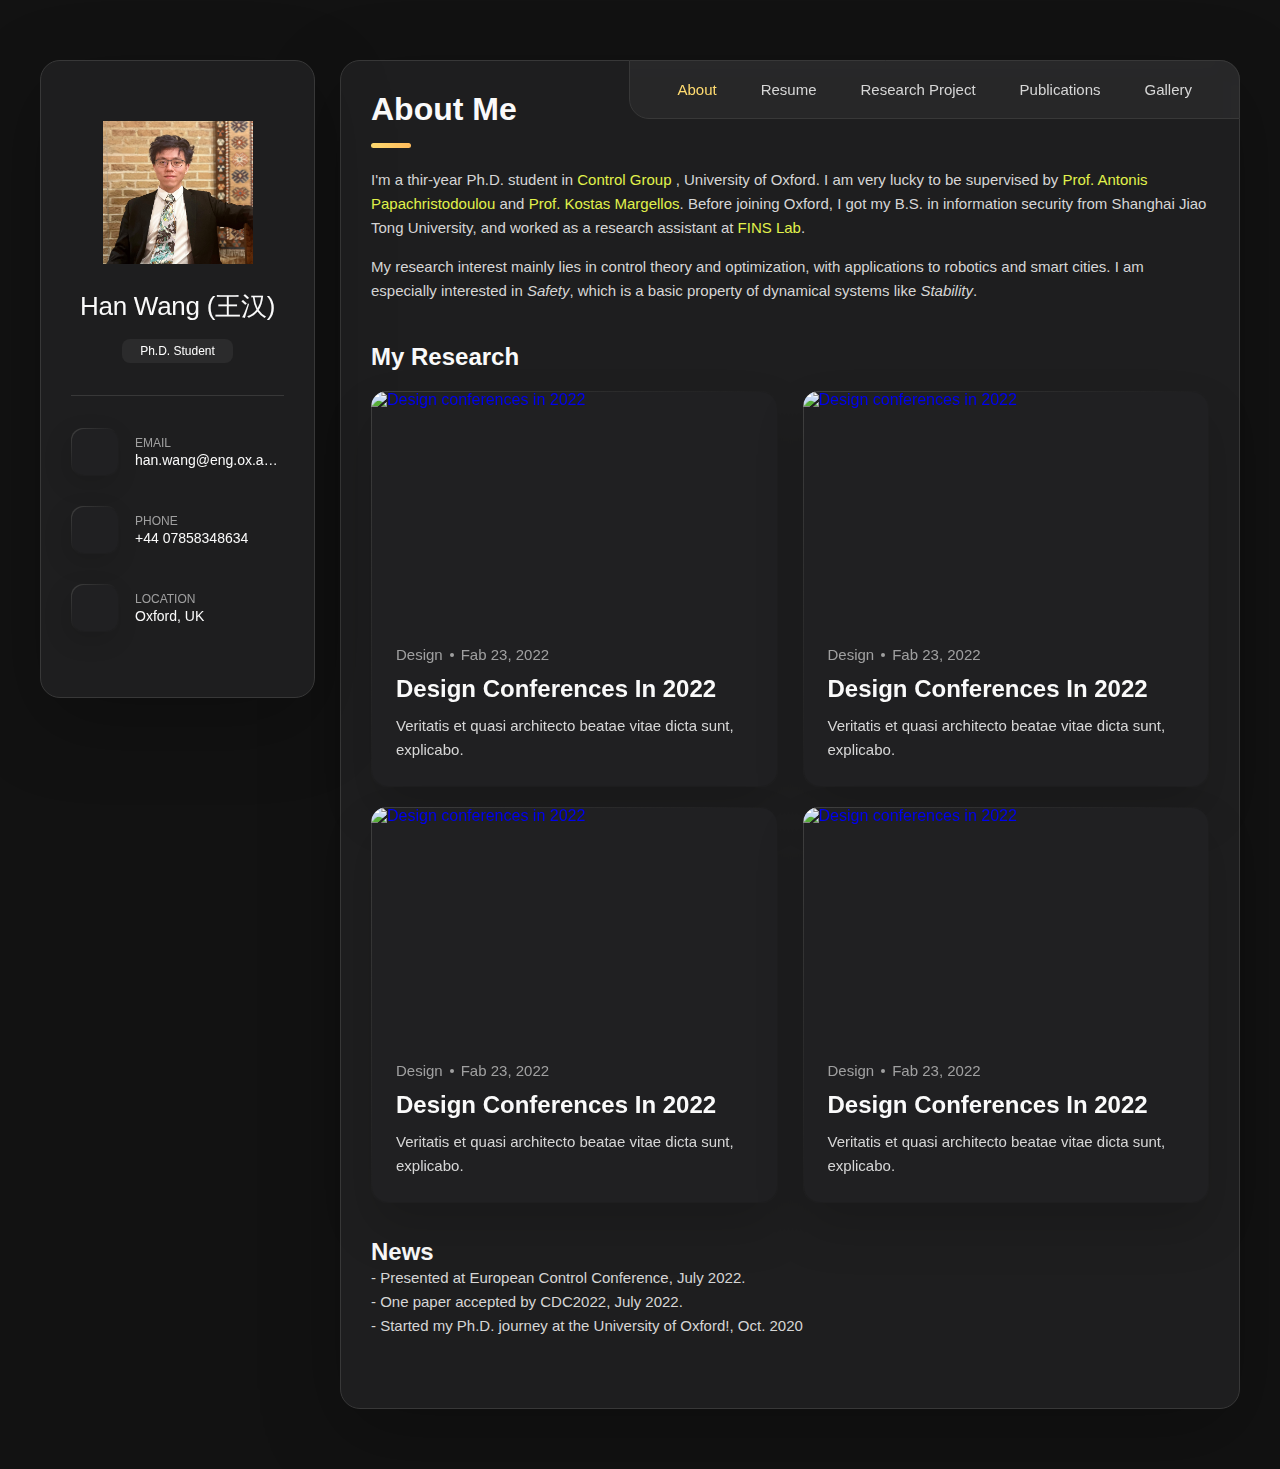
==== commit b008313b: "update" ====
--- a/index.html
+++ b/index.html
@@ -156,7 +156,7 @@
         <ul class="navbar-list">
 
           <li class="navbar-item">
-            <button class="navbar-link active" data-nav-link>About</button>
+            <button class="navbar-link active" data-nav-link >About</button>
           </li>
 
           <li class="navbar-item">
@@ -221,11 +221,11 @@
 
           <ul class="service-list">
 
-            <li class="service-item">
+            <!-- <li class="service-item">
 
               <div class="service-icon-box">
                 <img src="./assets/images/icon-design.svg
-                " alt="design icon" width="40">
+                " alt="design icon" width="40" href="./d_control.html">
               </div>
 
               <div class="service-content-box">
@@ -236,9 +236,123 @@
                 </p>
               </div>
 
-            </li>
-
-            <li class="service-item">
+            </li> -->
+
+            <li class="blog-post-item">
+              <a href="./d_control.html">
+
+                <figure class="blog-banner-box">
+                  <img src="./assets/images/blog-1.jpg" alt="Design conferences in 2022" loading="lazy">
+                </figure>
+
+                <div class="blog-content">
+
+                  <div class="blog-meta">
+                    <p class="blog-category">Design</p>
+
+                    <span class="dot"></span>
+
+                    <time datetime="2022-02-23">Fab 23, 2022</time>
+                  </div>
+
+                  <h3 class="h3 blog-item-title">Design conferences in 2022</h3>
+
+                  <p class="blog-text">
+                    Veritatis et quasi architecto beatae vitae dicta sunt, explicabo.
+                  </p>
+
+                </div>
+
+              </a>
+            </li>
+
+            <li class="blog-post-item">
+              <a href="./safety_synthesis.html">
+
+                <figure class="blog-banner-box">
+                  <img src="./assets/images/blog-1.jpg" alt="Design conferences in 2022" loading="lazy">
+                </figure>
+
+                <div class="blog-content">
+
+                  <div class="blog-meta">
+                    <p class="blog-category">Design</p>
+
+                    <span class="dot"></span>
+
+                    <time datetime="2022-02-23">Fab 23, 2022</time>
+                  </div>
+
+                  <h3 class="h3 blog-item-title">Design conferences in 2022</h3>
+
+                  <p class="blog-text">
+                    Veritatis et quasi architecto beatae vitae dicta sunt, explicabo.
+                  </p>
+
+                </div>
+
+              </a>
+            </li>
+
+            <li class="blog-post-item">
+              <a href="./motion_planning.html">
+
+                <figure class="blog-banner-box">
+                  <img src="./assets/images/blog-1.jpg" alt="Design conferences in 2022" loading="lazy">
+                </figure>
+
+                <div class="blog-content">
+
+                  <div class="blog-meta">
+                    <p class="blog-category">Design</p>
+
+                    <span class="dot"></span>
+
+                    <time datetime="2022-02-23">Fab 23, 2022</time>
+                  </div>
+
+                  <h3 class="h3 blog-item-title">Design conferences in 2022</h3>
+
+                  <p class="blog-text">
+                    Veritatis et quasi architecto beatae vitae dicta sunt, explicabo.
+                  </p>
+
+                </div>
+
+              </a>
+            </li>
+
+            <li class="blog-post-item">
+              <a href="./robotics_testbed.html">
+
+                <figure class="blog-banner-box">
+                  <img src="./assets/images/blog-1.jpg" alt="Design conferences in 2022" loading="lazy">
+                </figure>
+
+                <div class="blog-content">
+
+                  <div class="blog-meta">
+                    <p class="blog-category">Design</p>
+
+                    <span class="dot"></span>
+
+                    <time datetime="2022-02-23">Fab 23, 2022</time>
+                  </div>
+
+                  <h3 class="h3 blog-item-title">Design conferences in 2022</h3>
+
+                  <p class="blog-text">
+                    Veritatis et quasi architecto beatae vitae dicta sunt, explicabo.
+                  </p>
+
+                </div>
+
+              </a>
+            </li>
+
+            
+
+            <!-- <li class="service-item">
 
               <div class="service-icon-box">
                 <img src="./assets/images/icon-dev.svg" alt="Web development icon" width="40">
@@ -284,7 +398,7 @@
                 </p>
               </div>
 
-            </li>
+            </li> -->
 
           </ul>
 
@@ -301,111 +415,9 @@
           <ul style="list-style-type:disc">
             <li>- Presented at European Control Conference, July 2022.</li>
             <li>- One paper accepted by CDC2022, July 2022.</li>
+            <li>- Started my Ph.D. journey at the University of Oxford!, Oct. 2020</li>
           </ul>
         </section>
-
-
-        <!--
-          - testimonials
-        -->
-
-        <!-- <section class="testimonials">
-
-          <h3 class="h3 testimonials-title">Testimonials</h3>
-
-          <ul class="testimonials-list has-scrollbar">
-
-            <li class="testimonials-item">
-              <div class="content-card" data-testimonials-item>
-
-                <figure class="testimonials-avatar-box">
-                  <img src="./assets/images/avatar-1.png" alt="Daniel lewis" width="60" data-testimonials-avatar>
-                </figure>
-
-                <h4 class="h4 testimonials-item-title" data-testimonials-title>Daniel lewis</h4>
-
-                <div class="testimonials-text" data-testimonials-text>
-                  <p>
-                    Richard was hired to create a corporate identity. We were very pleased with the work done. She has a
-                    lot of experience
-                    and is very concerned about the needs of client. Lorem ipsum dolor sit amet, ullamcous cididt
-                    consectetur adipiscing
-                    elit, seds do et eiusmod tempor incididunt ut laborels dolore magnarels alia.
-                  </p>
-                </div>
-
-              </div>
-            </li>
-
-            <li class="testimonials-item">
-              <div class="content-card" data-testimonials-item>
-
-                <figure class="testimonials-avatar-box">
-                  <img src="./assets/images/avatar-2.png" alt="Jessica miller" width="60" data-testimonials-avatar>
-                </figure>
-
-                <h4 class="h4 testimonials-item-title" data-testimonials-title>Jessica miller</h4>
-
-                <div class="testimonials-text" data-testimonials-text>
-                  <p>
-                    Richard was hired to create a corporate identity. We were very pleased with the work done. She has a
-                    lot of experience
-                    and is very concerned about the needs of client. Lorem ipsum dolor sit amet, ullamcous cididt
-                    consectetur adipiscing
-                    elit, seds do et eiusmod tempor incididunt ut laborels dolore magnarels alia.
-                  </p>
-                </div>
-
-              </div>
-            </li>
-
-            <li class="testimonials-item">
-              <div class="content-card" data-testimonials-item>
-
-                <figure class="testimonials-avatar-box">
-                  <img src="./assets/images/avatar-3.png" alt="Emily evans" width="60" data-testimonials-avatar>
-                </figure>
-
-                <h4 class="h4 testimonials-item-title" data-testimonials-title>Emily evans</h4>
-
-                <div class="testimonials-text" data-testimonials-text>
-                  <p>
-                    Richard was hired to create a corporate identity. We were very pleased with the work done. She has a
-                    lot of experience
-                    and is very concerned about the needs of client. Lorem ipsum dolor sit amet, ullamcous cididt
-                    consectetur adipiscing
-                    elit, seds do et eiusmod tempor incididunt ut laborels dolore magnarels alia.
-                  </p>
-                </div>
-
-              </div>
-            </li>
-
-            <li class="testimonials-item">
-              <div class="content-card" data-testimonials-item>
-
-                <figure class="testimonials-avatar-box">
-                  <img src="./assets/images/avatar-4.png" alt="Henry william" width="60" data-testimonials-avatar>
-                </figure>
-
-                <h4 class="h4 testimonials-item-title" data-testimonials-title>Henry william</h4>
-
-                <div class="testimonials-text" data-testimonials-text>
-                  <p>
-                    Richard was hired to create a corporate identity. We were very pleased with the work done. She has a
-                    lot of experience
-                    and is very concerned about the needs of client. Lorem ipsum dolor sit amet, ullamcous cididt
-                    consectetur adipiscing
-                    elit, seds do et eiusmod tempor incididunt ut laborels dolore magnarels alia.
-                  </p>
-                </div>
-
-              </div>
-            </li>
-
-          </ul>
-
-        </section> -->
 
 
         <!--
@@ -457,7 +469,7 @@
           - clients
         -->
 
-        <section class="clients">
+        <!-- <section class="clients">
 
           <h3 class="h3 clients-title">Orgnizations</h3>
 
@@ -469,39 +481,9 @@
               </a>
             </li>
 
-            <li class="clients-item">
-              <a href="#">
-                <img src="./assets/images/logo-2-color.png" alt="client logo">
-              </a>
-            </li>
-
-            <li class="clients-item">
-              <a href="#">
-                <img src="./assets/images/logo-3-color.png" alt="client logo">
-              </a>
-            </li>
-
-            <li class="clients-item">
-              <a href="#">
-                <img src="./assets/images/logo-4-color.png" alt="client logo">
-              </a>
-            </li>
-
-            <li class="clients-item">
-              <a href="#">
-                <img src="./assets/images/logo-5-color.png" alt="client logo">
-              </a>
-            </li>
-
-            <li class="clients-item">
-              <a href="#">
-                <img src="./assets/images/logo-6-color.png" alt="client logo">
-              </a>
-            </li>
-
           </ul>
 
-        </section>
+        </section> -->
 
       </article>
 
@@ -686,7 +668,7 @@
           <ul class="blog-posts-list">
 
             <li class="blog-post-item">
-              <a href="#">
+              <a href="./d_control.html">
 
                 <figure class="blog-banner-box">
                   <img src="./assets/images/blog-1.jpg" alt="Design conferences in 2022" loading="lazy">
@@ -797,62 +779,6 @@
               </a>
             </li>
 
-            <li class="blog-post-item">
-              <a href="#">
-
-                <figure class="blog-banner-box">
-                  <img src="./assets/images/blog-5.jpg" alt="The forgotten art of spacing" loading="lazy">
-                </figure>
-
-                <div class="blog-content">
-
-                  <div class="blog-meta">
-                    <p class="blog-category">Design</p>
-
-                    <span class="dot"></span>
-
-                    <time datetime="2022-02-23">Fab 23, 2022</time>
-                  </div>
-
-                  <h3 class="h3 blog-item-title">The forgotten art of spacing</h3>
-
-                  <p class="blog-text">
-                    Maxime placeat, sed do eiusmod tempor incididunt ut labore et dolore magna aliqua.
-                  </p>
-
-                </div>
-
-              </a>
-            </li>
-
-            <li class="blog-post-item">
-              <a href="#">
-
-                <figure class="blog-banner-box">
-                  <img src="./assets/images/blog-6.jpg" alt="Design digest #79" loading="lazy">
-                </figure>
-
-                <div class="blog-content">
-
-                  <div class="blog-meta">
-                    <p class="blog-category">Design</p>
-
-                    <span class="dot"></span>
-
-                    <time datetime="2022-02-23">Fab 23, 2022</time>
-                  </div>
-
-                  <h3 class="h3 blog-item-title">Design digest #79</h3>
-
-                  <p class="blog-text">
-                    Optio cumque nihil impedit uo minus quod maxime placeat, velit esse cillum.
-                  </p>
-
-                </div>
-
-              </a>
-            </li>
-
           </ul>
 
         </section>
@@ -937,71 +863,127 @@
 
           <ul class="project-list">
 
-
             <li class="project-item  active" data-filter-item data-category="motion planning">
-              <a href="./papers/robot_manipulator_CBF_with_polytopic_collisions.pdf">
+              <a href="./papers/Safety_Aware_Optimal_Control_for_Motion_Planning_Considering_the_System_Dynamic.pdf">
 
                 <figure class="project-img">
                   <div class="project-item-icon-box">
                     <ion-icon name="eye-outline"></ion-icon>
                   </div>
 
-                  <img src="./website-demo-image/RAL2022.png" alt="finance" loading="lazy" width="250"></img>
-                </figure>
-
-                <h3 class="project-title">Safety-Critical Optimal Control for Robotic Manipulators
-                  in A Cluttered Environment</h3>
+                  <img src="./website-demo-image/closure.png" alt="RAL2022" loading="lazy" width="250"></img>
+                </figure>
+
+                <h3 class="project-title">Safety Aware Optimal Control for Motion Planning Considering the System Dynamic</h3>
 
                 <p class="project-category">2022, in-review</p>
 
               </a>
             </li>
-            
-            <li class="project-item  active" data-filter-item data-category="safety synthesis">
-              <a href="./papers/SOS_CBC.pdf">
+
+            <li class="project-item  active" data-filter-item data-category="motion planning">
+              <a href="./papers/robot_manipulator_CBF_with_polytopic_collisions.pdf">
 
                 <figure class="project-img">
                   <div class="project-item-icon-box">
                     <ion-icon name="eye-outline"></ion-icon>
                   </div>
 
-                  <img src="./website-demo-image/SOS-CBC.jpg" alt="finance" loading="lazy" width="250"></img>
-                </figure>
-
-                <h3 class="project-title">Safety Verification and Controller Synthesis for Systems with Input Constraints</h3>
+                  <img src="./website-demo-image/RAL2022.png" alt="RAL2022" loading="lazy" width="250"></img>
+                </figure>
+
+                <h3 class="project-title">Safety-Critical Optimal Control for Robotic Manipulators
+                  in A Cluttered Environment</h3>
 
                 <p class="project-category">2022, in-review</p>
 
               </a>
             </li>
 
-            <li class="project-item  active" data-filter-item data-category="safety synthesis">
-              <a href="./papers/mpP_CBF.pdf">
+            <li class="project-item  active" data-filter-item data-category="motion planning">
+              <a href="./papers/Manipulator_Safe_Control__Revised_.pdf">
 
                 <figure class="project-img">
                   <div class="project-item-icon-box">
                     <ion-icon name="eye-outline"></ion-icon>
                   </div>
 
-                  <img src="./website-demo-image/mpP-CBF.jpg" alt="finance" loading="lazy" width="250"></img>
-                </figure>
-
-                <h3 class="project-title">Explicit Solutions for Safety Problems Using Control Barrier Functions</h3>
-
-                <p class="project-category">2022, CDC</p>
-
-              </a>
-            </li>
-
-            <li class="project-item  active" data-filter-item data-category="robotics testbed">
-              <a href="./papers/EJC_HW.pdf">
+                  <img src="./website-demo-image/Manipulator.png" alt="ICRA2022" loading="lazy" width="250"></img>
+                </figure>
+
+                <h3 class="project-title">Safe Control for Structured Mobile Robotic Arm
+                  with Control Barrier Functions</h3>
+
+                <p class="project-category">2022, in-review</p>
+
+              </a>
+            </li>
+
+            
+            <li class="project-item  active" data-filter-item data-category="safety synthesis">
+              <a href="./papers/POEMA_final.pdf">
 
                 <figure class="project-img">
                   <div class="project-item-icon-box">
                     <ion-icon name="eye-outline"></ion-icon>
                   </div>
 
-                  <img src="./website-demo-image/HW-EJC.jpg" alt="finance" loading="lazy" width="250"></img>
+                  <img src="./website-demo-image/set.jpg" alt="CDC2022" loading="lazy" width="250"></img>
+                </figure>
+
+                <h3 class="project-title">Safe Controlled Invariance for Linear Systems Using
+                  Sum-of-Squares Programming</h3>
+
+                <p class="project-category">2022, POEMA extented abstract for a chapter</p>
+
+              </a>
+            </li>
+
+            <li class="project-item  active" data-filter-item data-category="safety synthesis">
+              <a href="./papers/SOS_CBC.pdf">
+
+                <figure class="project-img">
+                  <div class="project-item-icon-box">
+                    <ion-icon name="eye-outline"></ion-icon>
+                  </div>
+
+                  <img src="./website-demo-image/SOS-CBC.jpg" alt="CDC2022" loading="lazy" width="250"></img>
+                </figure>
+
+                <h3 class="project-title">Safety Verification and Controller Synthesis for Systems with Input Constraints</h3>
+
+                <p class="project-category">2022, in-review</p>
+
+              </a>
+            </li>
+
+            <li class="project-item  active" data-filter-item data-category="safety synthesis">
+              <a href="./papers/mpP_CBF.pdf">
+
+                <figure class="project-img">
+                  <div class="project-item-icon-box">
+                    <ion-icon name="eye-outline"></ion-icon>
+                  </div>
+
+                  <img src="./website-demo-image/mpP-CBF.jpg" alt="CDC2022" loading="lazy" width="250"></img>
+                </figure>
+
+                <h3 class="project-title">Explicit Solutions for Safety Problems Using Control Barrier Functions</h3>
+
+                <p class="project-category">2022, CDC</p>
+
+              </a>
+            </li>
+
+            <li class="project-item  active" data-filter-item data-category="robotics testbed">
+              <a href="./papers/EJC_HW.pdf">
+
+                <figure class="project-img">
+                  <div class="project-item-icon-box">
+                    <ion-icon name="eye-outline"></ion-icon>
+                  </div>
+
+                  <img src="./website-demo-image/HW-EJC.jpg" alt="EJC2022" loading="lazy" width="250"></img>
                 </figure>
 
                 <h3 class="project-title">A Time-Triggered Dimension Reduction Algorithm
@@ -1012,13 +994,51 @@
               </a>
             </li>
 
+            <li class="project-item  active" data-filter-item data-category="robotics testbed">
+              <a href="./papers/robopheus.pdf">
+
+                <figure class="project-img">
+                  <div class="project-item-icon-box">
+                    <ion-icon name="eye-outline"></ion-icon>
+                  </div>
+
+                  <img src="./website-demo-image/robopheuspg.jpg" alt="Robopheus" loading="lazy" width="250"></img>
+                </figure>
+
+                <h3 class="project-title">Robopheus: A Virtual-Physical Interactive Mobile Robotic Testbed</h3>
+
+                <p class="project-category">2021</p>
+
+              </a>
+            </li>
+
+            <li class="project-item  active" data-filter-item data-category="robotics testbed">
+              <a href="./papers/Moving-Obstacle-Avoidance-and-Topology.pdf">
+
+                <figure class="project-img">
+                  <div class="project-item-icon-box">
+                    <ion-icon name="eye-outline"></ion-icon>
+                  </div>
+
+                  <img src="./website-demo-image/ACC2019.jpg" alt="Robopheus" loading="lazy" width="250"></img>
+                </figure>
+
+                <h3 class="project-title">Moving Obstacle Avoidance and Topology Recovery for Multi-agent Systems</h3>
+
+                <p class="project-category">2019, ACC</p>
+
+              </a>
+            </li>
+
+            
+
           </ul>
 
         </section>
 
       </article>
 
-
+    <!-- </a> -->
 
 
 
--- a/assets/css/style.css
+++ b/assets/css/style.css
@@ -215,6 +215,10 @@
   animation: fade 0.5s ease backwards;
 }
 
+main > div:target {
+  display: block;
+}
+
 @keyframes fade {
   0% { opacity: 0; }
   100% { opacity: 1; }
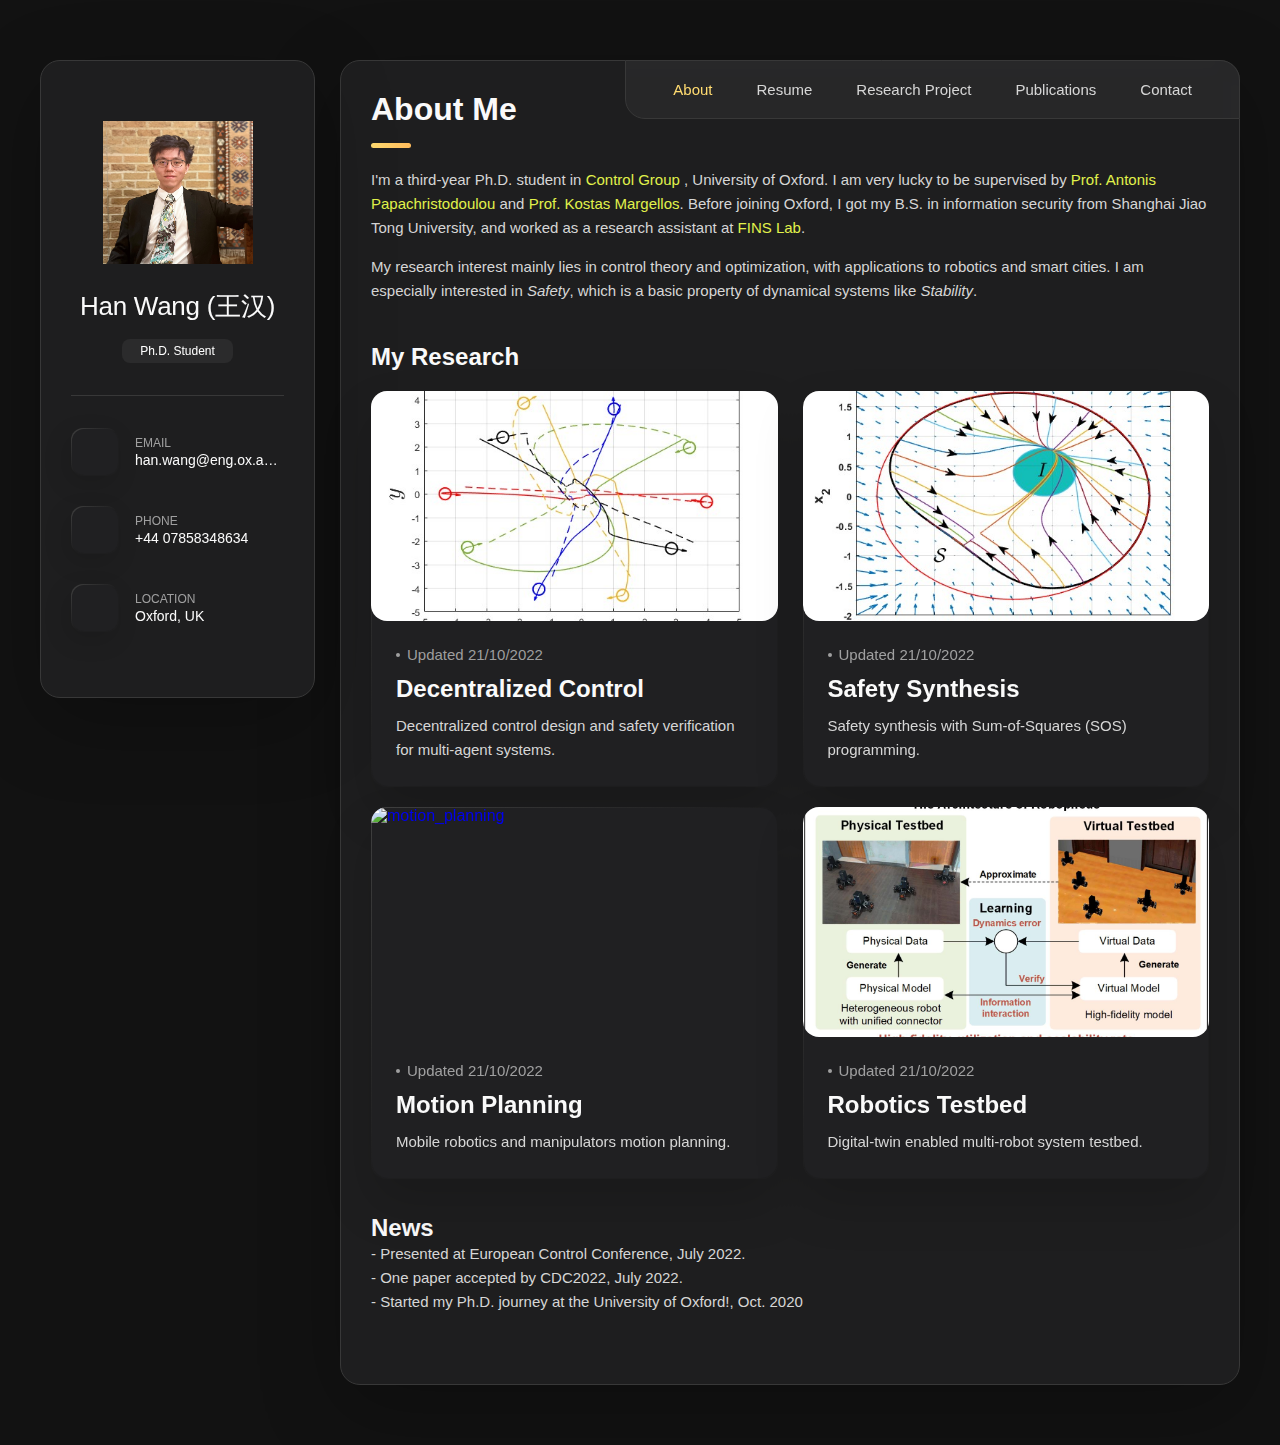
==== commit e0b33b82: "update" ====
--- a/index.html
+++ b/index.html
@@ -172,7 +172,7 @@
           </li>
 
           <li class="navbar-item">
-            <button class="navbar-link" data-nav-link>Gallery</button>
+            <button class="navbar-link" data-nav-link>Contact</button>
           </li>
 
         </ul>
@@ -195,7 +195,7 @@
 
         <section class="about-text">
           <p>
-            I'm a thir-year Ph.D. student in <a href = "https://eng.ox.ac.uk/control/" style="color:#e1f24b;display:inline;"> Control Group </a>, 
+            I'm a third-year Ph.D. student in <a href = "https://eng.ox.ac.uk/control/" style="color:#e1f24b;display:inline;"> Control Group </a>, 
             University of Oxford. I am very lucky to be supervised by
             <a href = "http://sysos.eng.ox.ac.uk/wiki/index.php/User:Antonis" style="color:#e1f24b;display:inline;">Prof. Antonis Papachristodoulou</a> 
             and <a href = "https://kostasmargellos.github.io/" style="color:#e1f24b;display:inline;">Prof. Kostas Margellos</a>.
@@ -242,23 +242,22 @@
               <a href="./d_control.html">
 
                 <figure class="blog-banner-box">
-                  <img src="./assets/images/blog-1.jpg" alt="Design conferences in 2022" loading="lazy">
+                  <img src="./website-demo-image/D-control.jpg" alt="d_control" loading="lazy">
                 </figure>
 
                 <div class="blog-content">
 
                   <div class="blog-meta">
-                    <p class="blog-category">Design</p>
 
                     <span class="dot"></span>
 
-                    <time datetime="2022-02-23">Fab 23, 2022</time>
-                  </div>
-
-                  <h3 class="h3 blog-item-title">Design conferences in 2022</h3>
+                    <time datetime="2022-02-23">Updated 21/10/2022</time>
+                  </div>
+
+                  <h3 class="h3 blog-item-title">Decentralized Control</h3>
 
                   <p class="blog-text">
-                    Veritatis et quasi architecto beatae vitae dicta sunt, explicabo.
+                    Decentralized control design and safety verification for multi-agent systems.
                   </p>
 
                 </div>
@@ -270,23 +269,22 @@
               <a href="./safety_synthesis.html">
 
                 <figure class="blog-banner-box">
-                  <img src="./assets/images/blog-1.jpg" alt="Design conferences in 2022" loading="lazy">
+                  <img src="./website-demo-image/SOS-CBC.jpg" alt="safety" loading="lazy">
                 </figure>
 
                 <div class="blog-content">
 
                   <div class="blog-meta">
-                    <p class="blog-category">Design</p>
 
                     <span class="dot"></span>
 
-                    <time datetime="2022-02-23">Fab 23, 2022</time>
-                  </div>
-
-                  <h3 class="h3 blog-item-title">Design conferences in 2022</h3>
+                    <time datetime="2022-02-23">Updated 21/10/2022</time>
+                  </div>
+
+                  <h3 class="h3 blog-item-title">Safety Synthesis</h3>
 
                   <p class="blog-text">
-                    Veritatis et quasi architecto beatae vitae dicta sunt, explicabo.
+                    Safety synthesis with Sum-of-Squares (SOS) programming.
                   </p>
 
                 </div>
@@ -298,23 +296,22 @@
               <a href="./motion_planning.html">
 
                 <figure class="blog-banner-box">
-                  <img src="./assets/images/blog-1.jpg" alt="Design conferences in 2022" loading="lazy">
+                  <img src="./website-demo-image/RAL2022.png" alt="motion_planning" loading="lazy">
                 </figure>
 
                 <div class="blog-content">
 
                   <div class="blog-meta">
-                    <p class="blog-category">Design</p>
 
                     <span class="dot"></span>
 
-                    <time datetime="2022-02-23">Fab 23, 2022</time>
-                  </div>
-
-                  <h3 class="h3 blog-item-title">Design conferences in 2022</h3>
+                    <time datetime="2022-02-23">Updated 21/10/2022</time>
+                  </div>
+
+                  <h3 class="h3 blog-item-title">Motion Planning</h3>
 
                   <p class="blog-text">
-                    Veritatis et quasi architecto beatae vitae dicta sunt, explicabo.
+                    Mobile robotics and manipulators motion planning.
                   </p>
 
                 </div>
@@ -326,23 +323,22 @@
               <a href="./robotics_testbed.html">
 
                 <figure class="blog-banner-box">
-                  <img src="./assets/images/blog-1.jpg" alt="Design conferences in 2022" loading="lazy">
+                  <img src="./website-demo-image/robopheuspg.jpg" alt="testbed" loading="lazy">
                 </figure>
 
                 <div class="blog-content">
 
                   <div class="blog-meta">
-                    <p class="blog-category">Design</p>
 
                     <span class="dot"></span>
 
-                    <time datetime="2022-02-23">Fab 23, 2022</time>
-                  </div>
-
-                  <h3 class="h3 blog-item-title">Design conferences in 2022</h3>
+                    <time datetime="2022-02-23">Updated 21/10/2022</time>
+                  </div>
+
+                  <h3 class="h3 blog-item-title">Robotics Testbed</h3>
 
                   <p class="blog-text">
-                    Veritatis et quasi architecto beatae vitae dicta sunt, explicabo.
+                    Digital-twin enabled multi-robot system testbed.
                   </p>
 
                 </div>
@@ -671,23 +667,22 @@
               <a href="./d_control.html">
 
                 <figure class="blog-banner-box">
-                  <img src="./assets/images/blog-1.jpg" alt="Design conferences in 2022" loading="lazy">
+                  <img src="./website-demo-image/D-control.jpg" alt="d_control" loading="lazy">
                 </figure>
 
                 <div class="blog-content">
 
                   <div class="blog-meta">
-                    <p class="blog-category">Design</p>
 
                     <span class="dot"></span>
 
-                    <time datetime="2022-02-23">Fab 23, 2022</time>
-                  </div>
-
-                  <h3 class="h3 blog-item-title">Design conferences in 2022</h3>
+                    <time datetime="2022-02-23">Updated 21/10/2022</time>
+                  </div>
+
+                  <h3 class="h3 blog-item-title">Decentralized Control</h3>
 
                   <p class="blog-text">
-                    Veritatis et quasi architecto beatae vitae dicta sunt, explicabo.
+                    Decentralized control design and safety verification for multi-agent systems.
                   </p>
 
                 </div>
@@ -696,26 +691,25 @@
             </li>
 
             <li class="blog-post-item">
-              <a href="#">
+              <a href="./safety_synthesis.html">
 
                 <figure class="blog-banner-box">
-                  <img src="./assets/images/blog-2.jpg" alt="Best fonts every designer" loading="lazy">
+                  <img src="./website-demo-image/SOS-CBC.jpg" alt="safety" loading="lazy">
                 </figure>
 
                 <div class="blog-content">
 
                   <div class="blog-meta">
-                    <p class="blog-category">Design</p>
 
                     <span class="dot"></span>
 
-                    <time datetime="2022-02-23">Fab 23, 2022</time>
-                  </div>
-
-                  <h3 class="h3 blog-item-title">Best fonts every designer</h3>
+                    <time datetime="2022-02-23">Updated 21/10/2022</time>
+                  </div>
+
+                  <h3 class="h3 blog-item-title">Safety Synthesis</h3>
 
                   <p class="blog-text">
-                    Sed ut perspiciatis, nam libero tempore, cum soluta nobis est eligendi.
+                    Safety synthesis with Sum-of-Squares (SOS) programming.
                   </p>
 
                 </div>
@@ -724,26 +718,25 @@
             </li>
 
             <li class="blog-post-item">
-              <a href="#">
+              <a href="./motion_planning.html">
 
                 <figure class="blog-banner-box">
-                  <img src="./assets/images/blog-3.jpg" alt="Design digest #80" loading="lazy">
+                  <img src="./website-demo-image/RAL2022.png" alt="motion_planning" loading="lazy">
                 </figure>
 
                 <div class="blog-content">
 
                   <div class="blog-meta">
-                    <p class="blog-category">Design</p>
 
                     <span class="dot"></span>
 
-                    <time datetime="2022-02-23">Fab 23, 2022</time>
-                  </div>
-
-                  <h3 class="h3 blog-item-title">Design digest #80</h3>
+                    <time datetime="2022-02-23">Updated 21/10/2022</time>
+                  </div>
+
+                  <h3 class="h3 blog-item-title">Motion Planning</h3>
 
                   <p class="blog-text">
-                    Excepteur sint occaecat cupidatat no proident, quis nostrum exercitationem ullam corporis suscipit.
+                    Mobile robotics and manipulators motion planning.
                   </p>
 
                 </div>
@@ -752,26 +745,25 @@
             </li>
 
             <li class="blog-post-item">
-              <a href="#">
+              <a href="./robotics_testbed.html">
 
                 <figure class="blog-banner-box">
-                  <img src="./assets/images/blog-4.jpg" alt="UI interactions of the week" loading="lazy">
+                  <img src="./website-demo-image/robopheuspg.jpg" alt="testbed" loading="lazy">
                 </figure>
 
                 <div class="blog-content">
 
                   <div class="blog-meta">
-                    <p class="blog-category">Design</p>
 
                     <span class="dot"></span>
 
-                    <time datetime="2022-02-23">Fab 23, 2022</time>
-                  </div>
-
-                  <h3 class="h3 blog-item-title">UI interactions of the week</h3>
+                    <time datetime="2022-02-23">Updated 21/10/2022</time>
+                  </div>
+
+                  <h3 class="h3 blog-item-title">Robotics Testbed</h3>
 
                   <p class="blog-text">
-                    Enim ad minim veniam, consectetur adipiscing elit, quis nostrud exercitation ullamco laboris nisi.
+                    Digital-twin enabled multi-robot system testbed.
                   </p>
 
                 </div>
@@ -1055,7 +1047,7 @@
         <section class="mapbox" data-mapbox>
           <figure>
             <iframe
-              src="https://www.google.com/maps/embed?pb=!1m18!1m12!1m3!1d199666.5651251294!2d-121.58334177520186!3d38.56165006739519!2m3!1f0!2f0!3f0!3m2!1i1024!2i768!4f13.1!3m3!1m2!1s0x809ac672b28397f9%3A0x921f6aaa74197fdb!2sSacramento%2C%20CA%2C%20USA!5e0!3m2!1sen!2sbd!4v1647608789441!5m2!1sen!2sbd"
+              src="https://www.google.com/maps/embed?pb=!1m18!1m12!1m3!1d2469.4803181581988!2d-1.2618725484963191!3d51.7608257998629!2m3!1f0!2f0!3f0!3m2!1i1024!2i768!4f13.1!3m3!1m2!1s0x4876c6a7f6a6e737%3A0xfdb9fcd6cd82e245!2sEngineering%20and%20Technology%20Building%2C%20Oxford%20OX1%203PH!5e0!3m2!1szh-CN!2suk!4v1666368324773!5m2!1sen!2suk"
               width="400" height="300" loading="lazy"></iframe>
           </figure>
         </section>
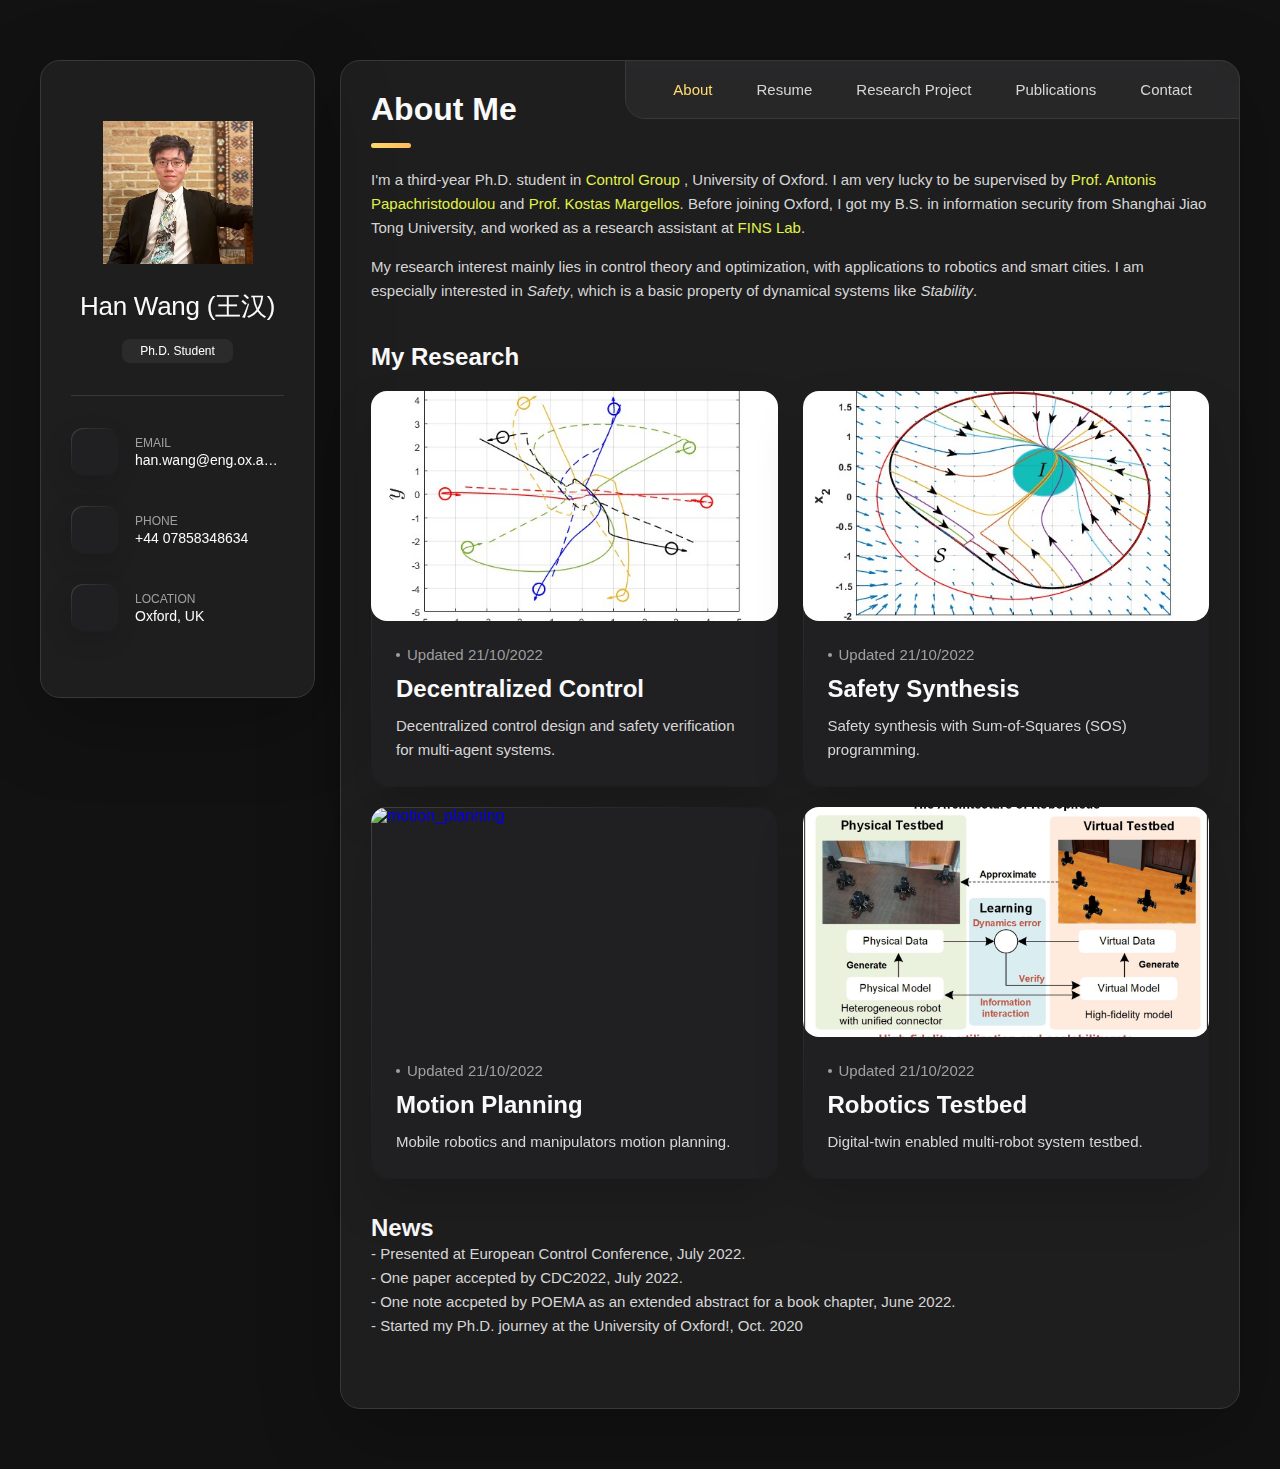
==== commit 1fa1c692: "update" ====
--- a/index.html
+++ b/index.html
@@ -411,6 +411,7 @@
           <ul style="list-style-type:disc">
             <li>- Presented at European Control Conference, July 2022.</li>
             <li>- One paper accepted by CDC2022, July 2022.</li>
+            <li>- One note accpeted by POEMA as an extended abstract for a book chapter, June 2022.</li>
             <li>- Started my Ph.D. journey at the University of Oxford!, Oct. 2020</li>
           </ul>
         </section>
@@ -1066,7 +1067,7 @@
 
             <textarea name="message" class="form-input" placeholder="Your Message" required data-form-input></textarea>
 
-            <button class="form-btn" type="submit" disabled data-form-btn>
+            <button class="form-btn" type="submit" data-form-btn>
               <ion-icon name="paper-plane"></ion-icon>
               <span>Send Message</span>
             </button>
